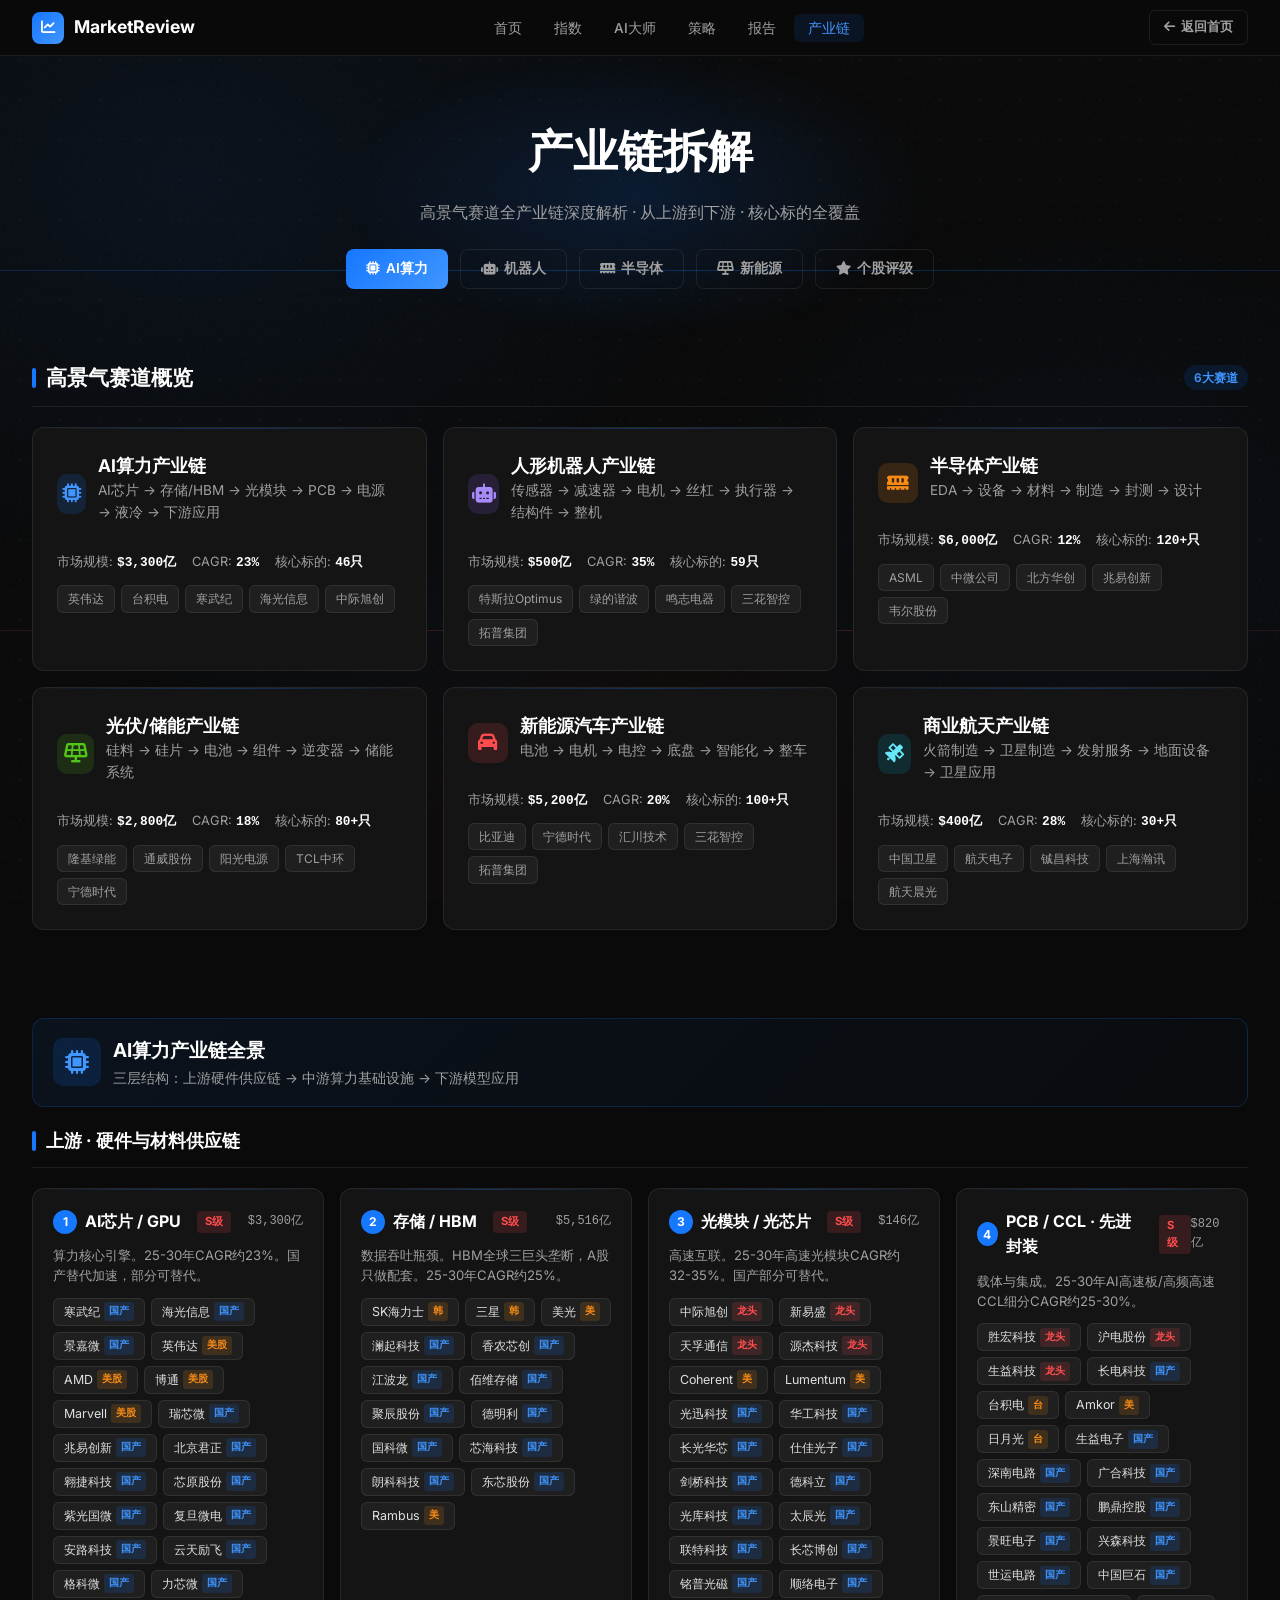
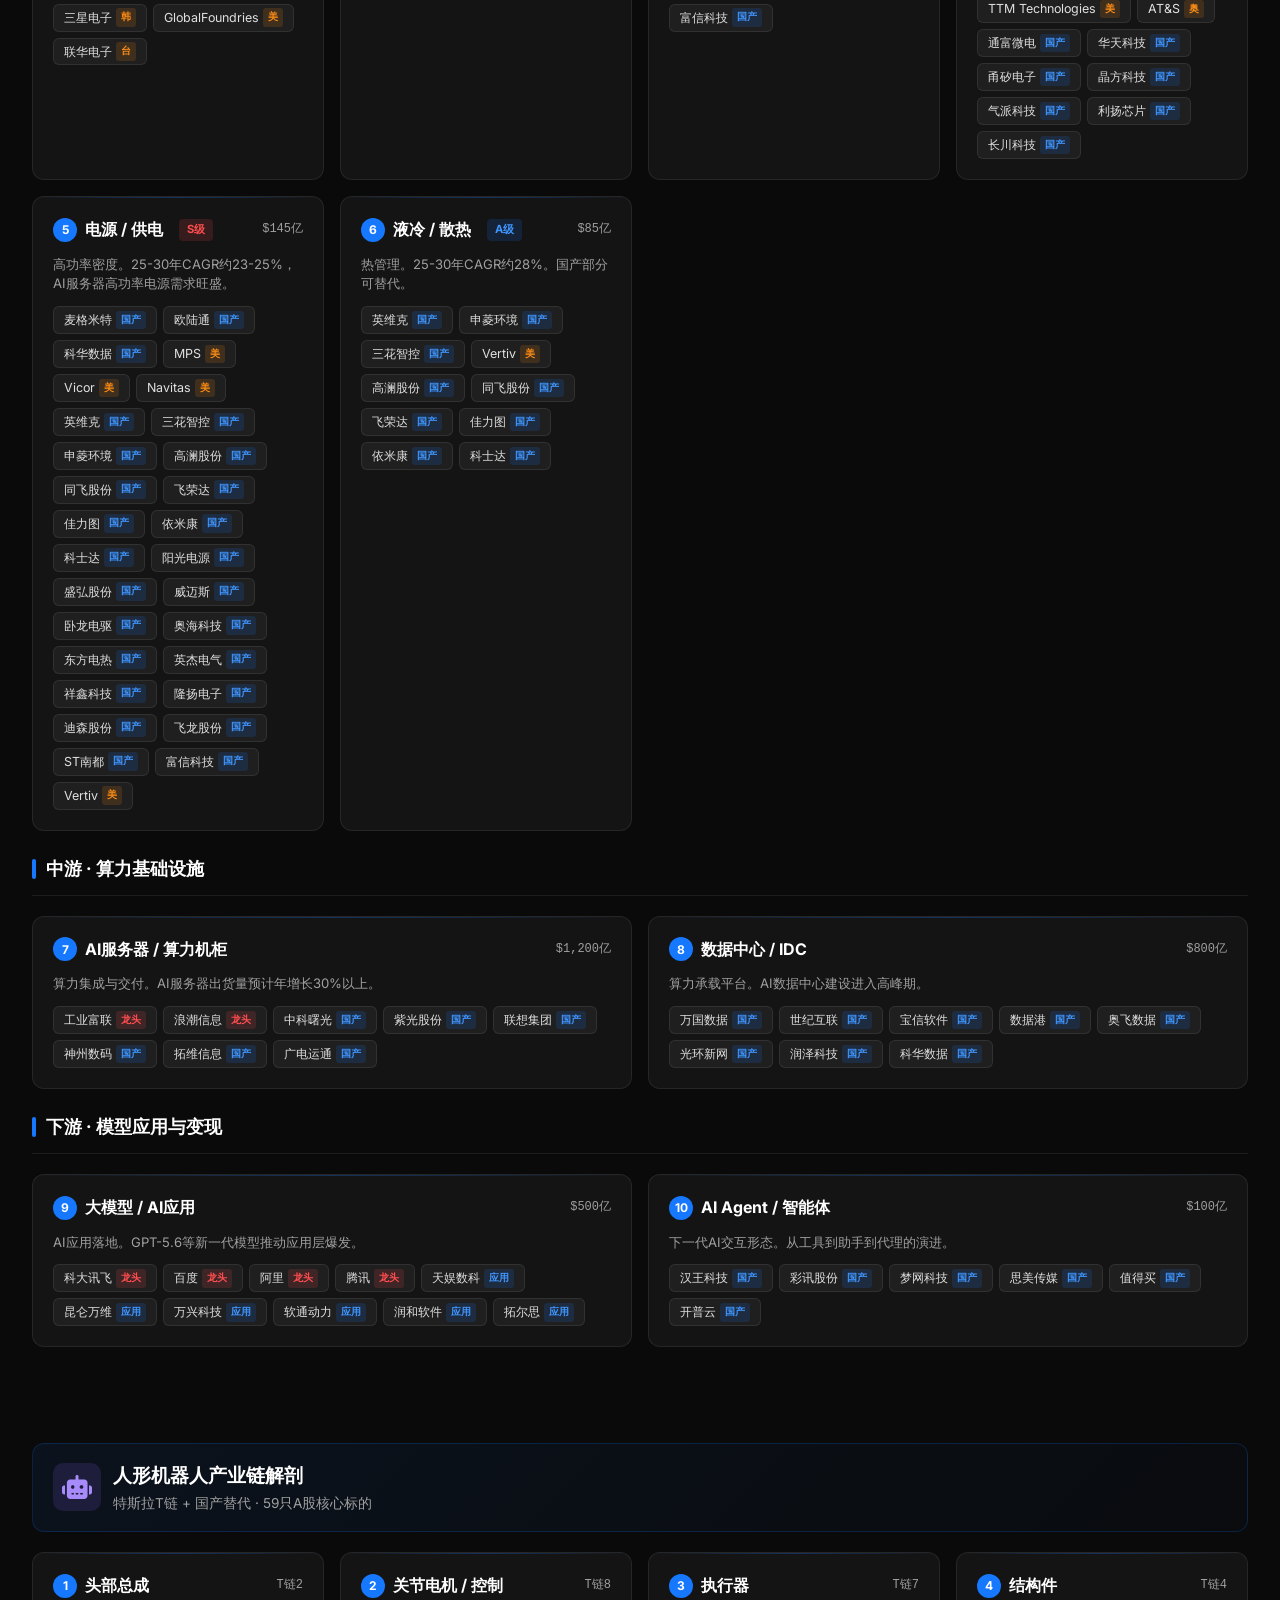
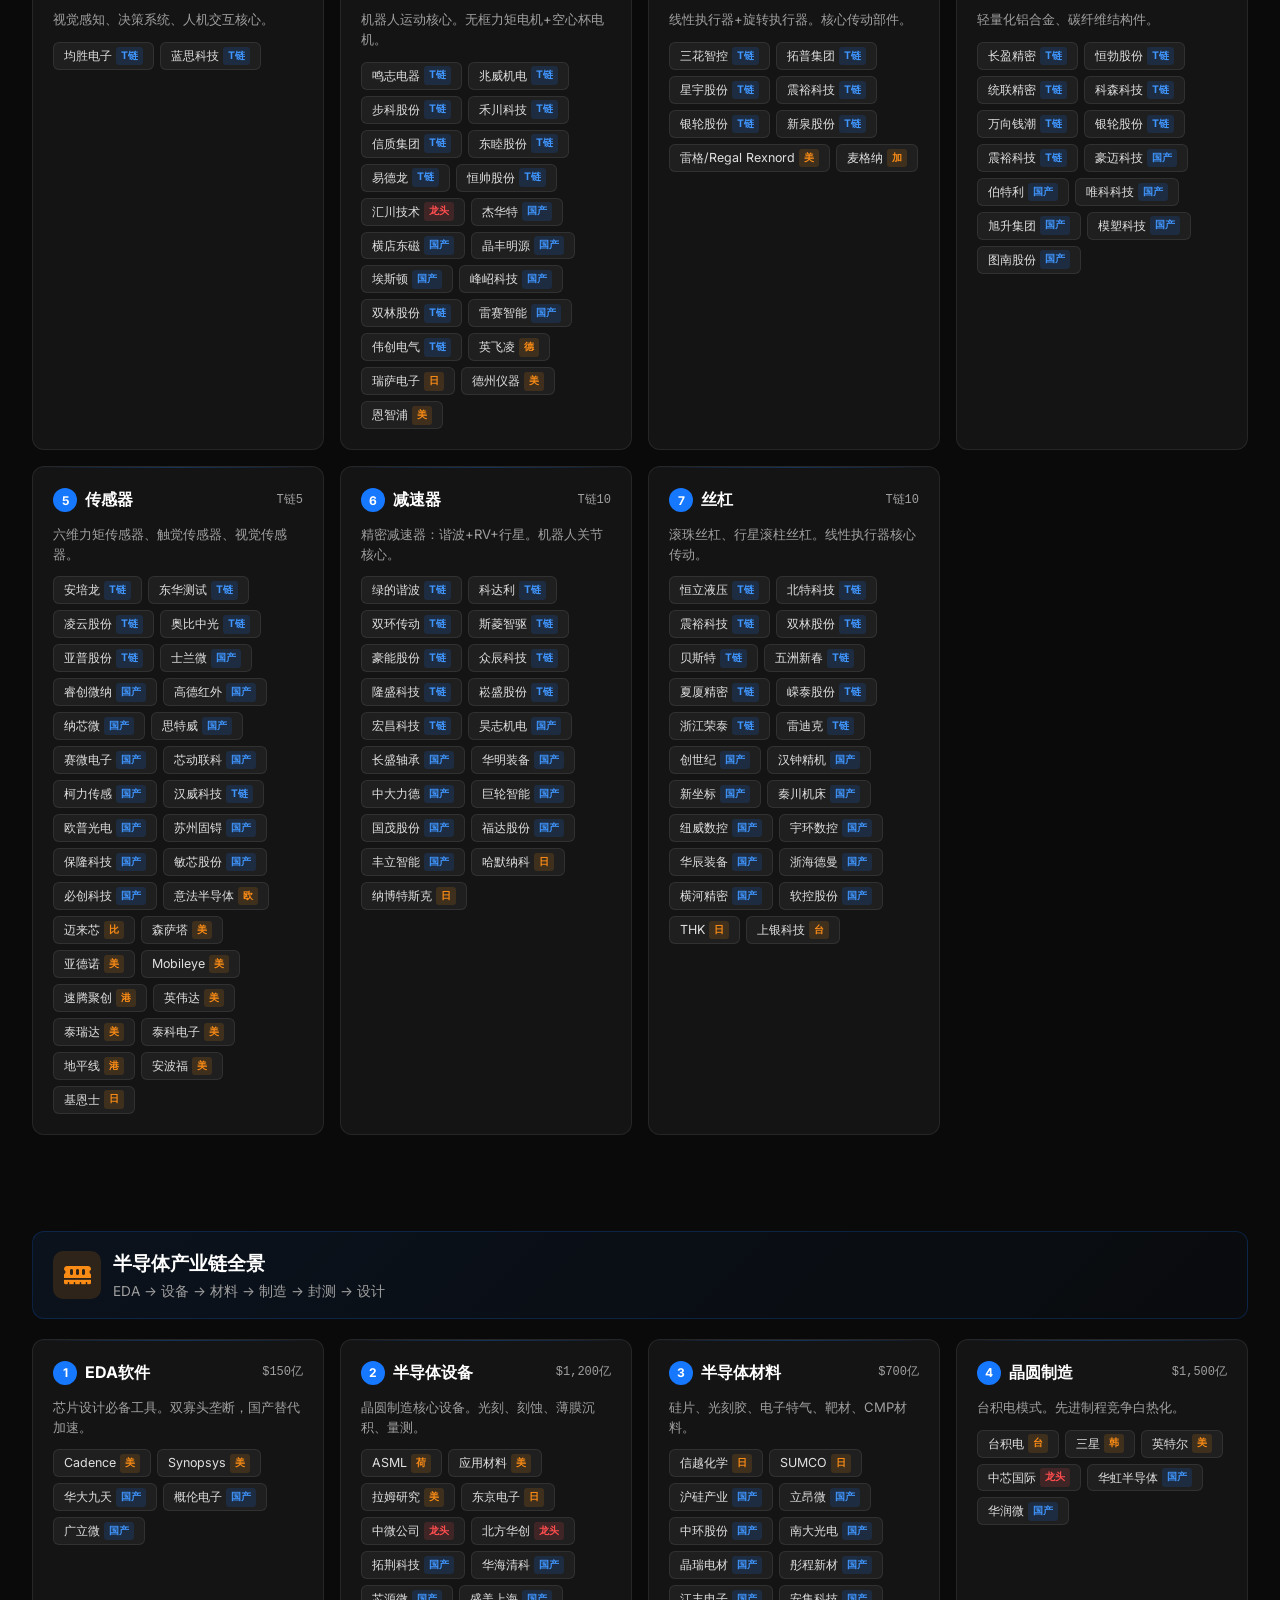
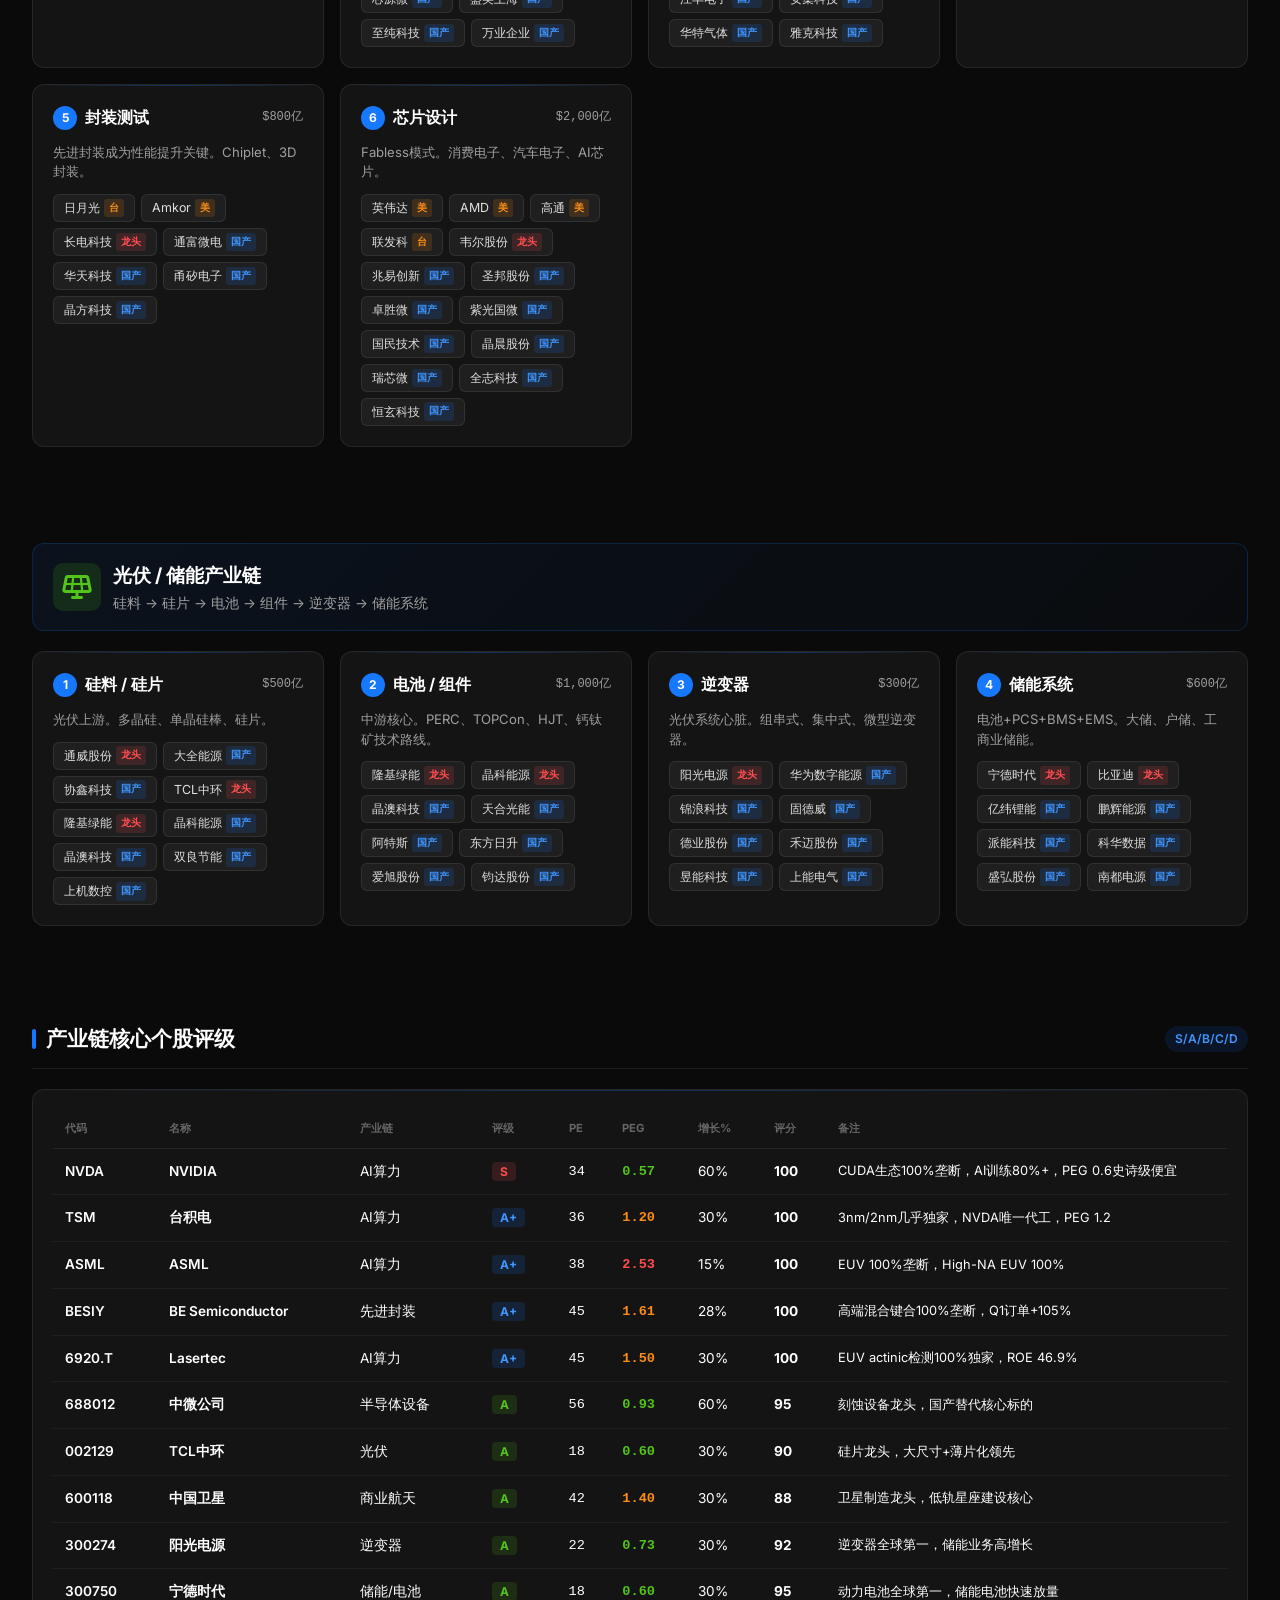
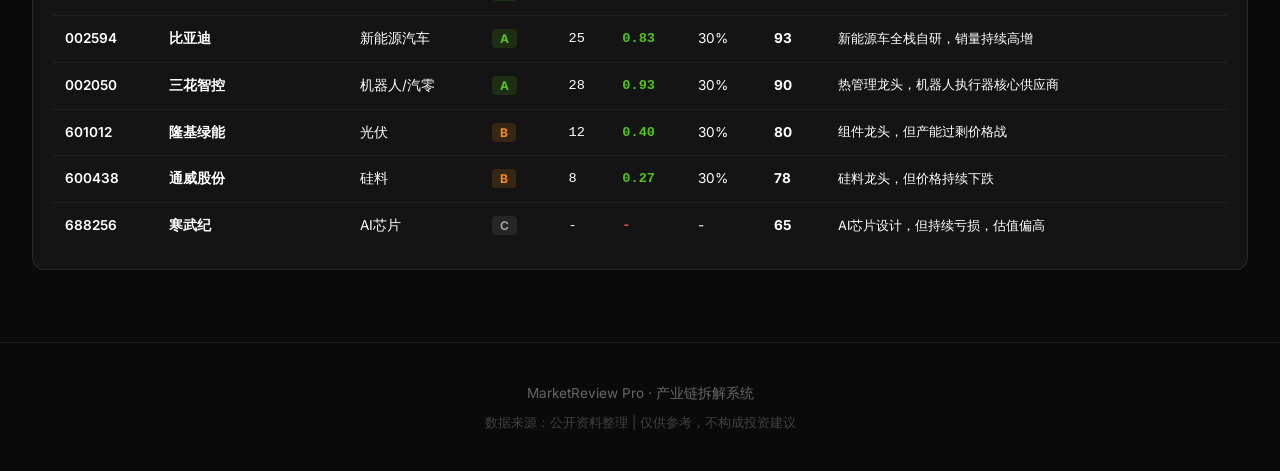
==== chain.html @ b8f8044a "Add files via upload" ====
<!DOCTYPE html>
<html lang="zh-CN">
<head>
<meta charset="UTF-8">
<meta name="viewport" content="width=device-width, initial-scale=1.0">
<title>产业链拆解 | MarketReview</title>
<link href="https://fonts.googleapis.com/css2?family=Inter:wght@300;400;500;600;700;800&display=swap" rel="stylesheet">
<link rel="stylesheet" href="https://cdnjs.cloudflare.com/ajax/libs/font-awesome/6.5.1/css/all.min.css">
<style>
:root {
  --bg: #0a0a0a;
  --bg-card: #141414;
  --bg-card-hover: #1a1a1a;
  --border: rgba(255,255,255,0.08);
  --border-hover: rgba(255,255,255,0.15);
  --text: #ffffff;
  --text-secondary: #e0e0e0;
  --text-muted: #a0a0a0;
  --text-dim: #666666;
  --accent: #1677ff;
  --accent-light: #4096ff;
  --accent-glow: rgba(22,119,255,0.3);
  --up: #ff4d4f;
  --up-bg: rgba(255,77,79,0.12);
  --down: #52c41a;
  --down-bg: rgba(82,196,26,0.12);
  --orange: #fa8c16;
  --yellow: #fadb14;
  --font: 'Inter', -apple-system, sans-serif;
  --font-mono: 'SF Mono', 'Fira Code', monospace;
}
* { margin: 0; padding: 0; box-sizing: border-box; }
html { scroll-behavior: smooth; }

body {
  background: #0a0a0a;
  color: #ffffff;
  font-family: var(--font);
  min-height: 100vh;
  position: relative;
  overflow-x: hidden;
  line-height: 1.6;
}

/* Background layers */
body::before {
  content: '';
  position: fixed; top: 0; left: 0; right: 0; bottom: 0;
  background-image:
    repeating-linear-gradient(0deg, transparent 0px, transparent 40px, rgba(255,255,255,0.008) 40px, rgba(255,255,255,0.008) 42px, transparent 42px, transparent 80px),
    repeating-linear-gradient(90deg, transparent 0px, transparent 120px, rgba(255,255,255,0.005) 120px, rgba(255,255,255,0.005) 121px, transparent 121px, transparent 240px);
  pointer-events: none;
  z-index: 0;
}
body::after {
  content: '';
  position: fixed; top: 0; left: 0; right: 0; bottom: 0;
  background:
    radial-gradient(ellipse 800px 600px at 15% 20%, rgba(22,119,255,0.08) 0%, transparent 70%),
    radial-gradient(ellipse 600px 500px at 85% 60%, rgba(22,119,255,0.05) 0%, transparent 70%),
    radial-gradient(ellipse 500px 400px at 50% 90%, rgba(255,77,79,0.04) 0%, transparent 70%),
    radial-gradient(ellipse 400px 300px at 30% 70%, rgba(22,119,255,0.03) 0%, transparent 70%);
  pointer-events: none;
  z-index: 0;
  animation: orbFloat 20s ease-in-out infinite;
}
@keyframes orbFloat {
  0%, 100% { opacity: 1; transform: translate(0, 0); }
  33% { opacity: 0.8; transform: translate(10px, -10px); }
  66% { opacity: 0.9; transform: translate(-5px, 5px); }
}

.chart-line {
  position: fixed; top: 0; left: 0; right: 0; bottom: 0;
  pointer-events: none; z-index: 0; overflow: hidden;
}
.chart-line::before {
  content: '';
  position: absolute; top: 30%; left: -100%; width: 300%; height: 1px;
  background: linear-gradient(90deg, transparent, rgba(22,119,255,0.15), rgba(22,119,255,0.3), rgba(22,119,255,0.15), transparent);
  animation: chartLineMove 15s linear infinite;
}
.chart-line::after {
  content: '';
  position: absolute; top: 70%; left: -100%; width: 300%; height: 1px;
  background: linear-gradient(90deg, transparent, rgba(255,77,79,0.1), rgba(255,77,79,0.2), rgba(255,77,79,0.1), transparent);
  animation: chartLineMove 12s linear infinite reverse;
}
@keyframes chartLineMove {
  0% { transform: translateX(0); }
  100% { transform: translateX(33.33%); }
}

.grid-overlay {
  position: fixed; top: 0; left: 0; right: 0; bottom: 0;
  background-image: radial-gradient(circle, rgba(255,255,255,0.03) 1px, transparent 1px);
  background-size: 40px 40px;
  pointer-events: none; z-index: 0;
}

.noise-overlay {
  position: fixed; top: 0; left: 0; right: 0; bottom: 0;
  background-image: url("data:image/svg+xml,%3Csvg viewBox='0 0 256 256' xmlns='http://www.w3.org/2000/svg'%3E%3Cfilter id='noise'%3E%3CfeTurbulence type='fractalNoise' baseFrequency='0.9' numOctaves='4' stitchTiles='stitch'/%3E%3C/filter%3E%3Crect width='100%25' height='100%25' filter='url(%23noise)'/%3E%3C/svg%3E");
  opacity: 0.02; pointer-events: none; z-index: 0;
}

/* Navbar */
.navbar {
  position: fixed; top: 0; left: 0; right: 0;
  height: 56px; background: rgba(10,10,10,0.95);
  border-bottom: 1px solid var(--border);
  z-index: 1000; display: flex; align-items: center; justify-content: space-between;
  padding: 0 32px;
}
.nav-brand { display: flex; align-items: center; gap: 10px; font-size: 1.1rem; font-weight: 700; color: var(--text); text-decoration: none; }
.nav-brand .logo-icon { width: 32px; height: 32px; border-radius: 8px; background: linear-gradient(135deg, var(--accent), var(--accent-light)); display: flex; align-items: center; justify-content: center; font-size: 0.9rem; color: white; }
.nav-links { display: flex; gap: 4px; list-style: none; }
.nav-links a { color: var(--text-muted); text-decoration: none; font-size: 0.85rem; font-weight: 500; padding: 6px 14px; border-radius: 6px; transition: all 0.2s ease; }
.nav-links a:hover, .nav-links a.active { color: var(--text); background: rgba(22,119,255,0.1); }
.nav-links a.active { color: var(--accent-light); }
.nav-meta { display: flex; align-items: center; gap: 12px; }
.back-btn { display: inline-flex; align-items: center; gap: 6px; padding: 6px 14px; border-radius: 6px; border: 1px solid var(--border); color: var(--text-muted); text-decoration: none; font-size: 0.8rem; font-weight: 600; transition: all 0.2s; }
.back-btn:hover { border-color: var(--accent); color: var(--accent-light); }

/* Main */
.main-container { position: relative; z-index: 1; padding-top: 56px; }

/* Hero */
.hero { padding: 60px 32px 40px; text-align: center; position: relative; }
.hero-glow {
  position: absolute; top: 50%; left: 50%; transform: translate(-50%, -50%);
  width: 600px; height: 300px;
  background: radial-gradient(ellipse, rgba(22,119,255,0.15) 0%, transparent 70%);
  pointer-events: none; z-index: 0;
}
.hero-title { font-size: 2.8rem; font-weight: 800; margin-bottom: 12px; position: relative; z-index: 1; }
.hero-subtitle { font-size: 1rem; color: var(--text-muted); margin-bottom: 24px; position: relative; z-index: 1; }
.hero-actions { display: flex; gap: 12px; justify-content: center; position: relative; z-index: 1; }

/* Buttons */
.btn { display: inline-flex; align-items: center; gap: 6px; padding: 8px 20px; border-radius: 8px; font-weight: 600; font-size: 0.85rem; cursor: pointer; transition: all 0.2s; border: none; text-decoration: none; }
.btn-primary { background: linear-gradient(135deg, var(--accent), var(--accent-light)); color: white; }
.btn-primary:hover { box-shadow: 0 0 20px var(--accent-glow); }
.btn-outline { background: transparent; border: 1px solid var(--border); color: var(--text-muted); }
.btn-outline:hover { border-color: var(--accent); color: var(--accent-light); }

/* Section */
.section { padding: 32px; max-width: 1400px; margin: 0 auto; }
.section-title {
  font-size: 1.3rem; font-weight: 700; margin-bottom: 20px;
  display: flex; align-items: center; gap: 10px; color: var(--text);
  padding-bottom: 12px; border-bottom: 1px solid var(--border);
}
.section-title::before { content: ''; width: 4px; height: 20px; border-radius: 2px; background: var(--accent); display: inline-block; }
.section-title .title-badge { margin-left: auto; font-size: 0.75rem; padding: 3px 10px; border-radius: 20px; background: rgba(22,119,255,0.12); color: var(--accent-light); font-weight: 600; }

/* Cards */
.card {
  background: var(--bg-card); border: 1px solid var(--border); border-radius: 12px;
  padding: 20px; transition: all 0.2s ease; position: relative; overflow: hidden;
}
.card::before {
  content: ''; position: absolute; top: 0; left: 0; right: 0;
  height: 1px; background: linear-gradient(90deg, transparent, rgba(22,119,255,0.3), rgba(22,119,255,0.5), rgba(22,119,255,0.3), transparent); opacity: 0.6;
}
.card:hover { border-color: var(--border-hover); box-shadow: 0 0 20px rgba(22,119,255,0.1); }

/* Chain Overview */
.chain-overview { display: grid; grid-template-columns: repeat(auto-fit, minmax(300px, 1fr)); gap: 16px; margin-bottom: 24px; }
.chain-card { padding: 24px; }
.chain-card-header { display: flex; align-items: center; gap: 12px; margin-bottom: 16px; }
.chain-icon { width: 40px; height: 40px; border-radius: 10px; display: flex; align-items: center; justify-content: center; font-size: 1.2rem; }
.chain-icon.blue { background: rgba(22,119,255,0.15); color: var(--accent-light); }
.chain-icon.green { background: rgba(82,196,26,0.15); color: var(--down); }
.chain-icon.orange { background: rgba(250,140,22,0.15); color: var(--orange); }
.chain-icon.purple { background: rgba(139,92,246,0.15); color: #a78bfa; }
.chain-icon.red { background: rgba(255,77,79,0.15); color: var(--up); }
.chain-icon.cyan { background: rgba(6,182,212,0.15); color: #67e8f9; }
.chain-name { font-size: 1.1rem; font-weight: 700; color: var(--text); }
.chain-desc { font-size: 0.85rem; color: var(--text-muted); margin-bottom: 12px; line-height: 1.6; }
.chain-stat { display: flex; gap: 16px; margin-bottom: 12px; }
.chain-stat-item { font-size: 0.8rem; color: var(--text-muted); }
.chain-stat-item span { color: var(--text); font-weight: 700; font-family: var(--font-mono); }
.chain-tag-row { display: flex; gap: 6px; flex-wrap: wrap; }
.chain-tag { font-size: 0.75rem; padding: 3px 10px; border-radius: 6px; background: rgba(255,255,255,0.05); border: 1px solid var(--border); color: var(--text-muted); }

/* Chain Detail */
.chain-detail { margin-bottom: 32px; }
.chain-detail-header {
  display: flex; align-items: center; gap: 12px; margin-bottom: 20px;
  padding: 16px 20px; background: linear-gradient(135deg, rgba(22,119,255,0.08), rgba(22,119,255,0.02));
  border: 1px solid rgba(22,119,255,0.2); border-radius: 12px;
}
.chain-detail-title { font-size: 1.2rem; font-weight: 700; color: var(--text); }
.chain-detail-subtitle { font-size: 0.85rem; color: var(--text-muted); margin-top: 2px; }

/* Segment Grid */
.segment-grid { display: grid; grid-template-columns: repeat(auto-fit, minmax(280px, 1fr)); gap: 16px; }
.segment-card { padding: 20px; }
.segment-header { display: flex; justify-content: space-between; align-items: center; margin-bottom: 12px; }
.segment-name { font-size: 1rem; font-weight: 700; color: var(--text); display: flex; align-items: center; gap: 8px; }
.segment-name .segment-num {
  width: 24px; height: 24px; border-radius: 50%; background: var(--accent);
  display: flex; align-items: center; justify-content: center;
  font-size: 0.75rem; font-weight: 700; color: white;
}
.segment-size { font-size: 0.75rem; color: var(--text-muted); font-family: var(--font-mono); }
.segment-desc { font-size: 0.82rem; color: var(--text-muted); margin-bottom: 12px; line-height: 1.5; }
.segment-stocks { display: flex; flex-wrap: wrap; gap: 6px; }
.segment-stock {
  font-size: 0.78rem; padding: 3px 10px; border-radius: 6px;
  background: rgba(255,255,255,0.05); border: 1px solid var(--border);
  color: var(--text-secondary); transition: all 0.2s;
  display: flex; align-items: center; gap: 4px;
}
.segment-stock:hover { background: rgba(22,119,255,0.1); border-color: rgba(22,119,255,0.3); color: var(--accent-light); }
.segment-stock .stock-tag {
  font-size: 0.65rem; padding: 1px 5px; border-radius: 3px; font-weight: 700;
}
.stock-tag.leader { background: rgba(255,77,79,0.15); color: var(--up); }
.stock-tag.core { background: rgba(22,119,255,0.15); color: var(--accent-light); }
.stock-tag.overseas { background: rgba(250,140,22,0.15); color: var(--orange); }

/* Flow arrow */
.flow-arrow {
  display: flex; align-items: center; justify-content: center;
  padding: 16px; color: var(--text-dim); font-size: 1.5rem;
}

/* Tier Badge */
.tier-badge { display: inline-flex; align-items: center; gap: 4px; padding: 2px 8px; border-radius: 4px; font-size: 0.7rem; font-weight: 700; margin-left: 8px; }
.tier-badge.s { background: rgba(255,77,79,0.15); color: var(--up); }
.tier-badge.a { background: rgba(22,119,255,0.15); color: var(--accent-light); }
.tier-badge.b { background: rgba(250,140,22,0.15); color: var(--orange); }

/* Rating Table */
.rating-table { width: 100%; border-collapse: collapse; font-size: 0.85rem; }
.rating-table thead th { padding: 10px 12px; text-align: left; font-size: 0.7rem; text-transform: uppercase; color: var(--text-dim); border-bottom: 1px solid var(--border); }
.rating-table tbody td { padding: 12px; border-bottom: 1px solid rgba(255,255,255,0.05); color: var(--text); }
.rating-table tbody tr:hover { background: rgba(255,255,255,0.02); }
.rating-table tbody tr:last-child td { border-bottom: none; }
.rating-name { font-weight: 600; color: var(--text); }
.rating-tier { font-size: 0.75rem; padding: 2px 8px; border-radius: 4px; font-weight: 700; }
.rating-tier.s { background: rgba(255,77,79,0.15); color: var(--up); }
.rating-tier.a-plus { background: rgba(22,119,255,0.15); color: var(--accent-light); }
.rating-tier.a { background: rgba(82,196,26,0.15); color: var(--down); }
.rating-tier.b { background: rgba(250,140,22,0.15); color: var(--orange); }
.rating-tier.c { background: rgba(255,255,255,0.08); color: var(--text-muted); }
.rating-tier.d { background: rgba(255,255,255,0.05); color: var(--text-dim); }
.rating-pe { font-family: var(--font-mono); color: var(--text-muted); }
.rating-peg { font-family: var(--font-mono); font-weight: 700; }
.rating-peg.low { color: var(--down); }
.rating-peg.mid { color: var(--orange); }
.rating-peg.high { color: var(--up); }
.rating-growth { color: var(--text-secondary); }
.rating-score { font-weight: 700; color: var(--accent-light); }
.rating-note { font-size: 0.8rem; color: var(--text-muted); max-width: 300px; }

/* Footer */
.footer { padding: 40px 32px; text-align: center; border-top: 1px solid var(--border); margin-top: 40px; color: var(--text-dim); font-size: 0.85rem; }

/* Responsive */
@media (max-width: 768px) {
  .hero { padding: 40px 20px 30px; }
  .hero-title { font-size: 2rem; }
  .section { padding: 20px 16px; }
  .chain-overview { grid-template-columns: 1fr; }
  .segment-grid { grid-template-columns: 1fr; }
  .nav-links { display: none; }
}

/* Scrollbar */
::-webkit-scrollbar { width: 4px; }
::-webkit-scrollbar-track { background: var(--bg); }
::-webkit-scrollbar-thumb { background: var(--text-dim); border-radius: 2px; }
</style>
</head>
<body>

<div class="chart-line"></div>
<div class="grid-overlay"></div>
<div class="noise-overlay"></div>

<nav class="navbar">
  <a href="index.html" class="nav-brand">
    <div class="logo-icon"><i class="fas fa-chart-line"></i></div>
    <span>MarketReview</span>
  </a>
  <ul class="nav-links">
    <li><a href="index.html">首页</a></li>
    <li><a href="index.html#indices">指数</a></li>
    <li><a href="index.html#masters">AI大师</a></li>
    <li><a href="index.html#strategy">策略</a></li>
    <li><a href="report.html">报告</a></li>
    <li><a href="chain.html" class="active">产业链</a></li>
  </ul>
  <div class="nav-meta">
    <a href="index.html" class="back-btn"><i class="fas fa-arrow-left"></i> 返回首页</a>
  </div>
</nav>

<div class="main-container">

  <!-- Hero -->
  <section class="hero">
    <div class="hero-glow"></div>
    <h1 class="hero-title">产业链拆解</h1>
    <p class="hero-subtitle">高景气赛道全产业链深度解析 · 从上游到下游 · 核心标的全覆盖</p>
    <div class="hero-actions">
      <a href="#ai-compute" class="btn btn-primary"><i class="fas fa-microchip"></i> AI算力</a>
      <a href="#robot" class="btn btn-outline"><i class="fas fa-robot"></i> 机器人</a>
      <a href="#semi" class="btn btn-outline"><i class="fas fa-memory"></i> 半导体</a>
      <a href="#new-energy" class="btn btn-outline"><i class="fas fa-solar-panel"></i> 新能源</a>
      <a href="#rating" class="btn btn-outline"><i class="fas fa-star"></i> 个股评级</a>
    </div>
  </section>

  <!-- Chain Overview -->
  <section class="section">
    <div class="section-title">
      <span>高景气赛道概览</span>
      <span class="title-badge">6大赛道</span>
    </div>
    <div class="chain-overview">
      <div class="card chain-card">
        <div class="chain-card-header">
          <div class="chain-icon blue"><i class="fas fa-microchip"></i></div>
          <div>
            <div class="chain-name">AI算力产业链</div>
            <div class="chain-desc">AI芯片 → 存储/HBM → 光模块 → PCB → 电源 → 液冷 → 下游应用</div>
          </div>
        </div>
        <div class="chain-stat">
          <div class="chain-stat-item">市场规模: <span>$3,300亿</span></div>
          <div class="chain-stat-item">CAGR: <span>23%</span></div>
          <div class="chain-stat-item">核心标的: <span>46只</span></div>
        </div>
        <div class="chain-tag-row">
          <span class="chain-tag">英伟达</span>
          <span class="chain-tag">台积电</span>
          <span class="chain-tag">寒武纪</span>
          <span class="chain-tag">海光信息</span>
          <span class="chain-tag">中际旭创</span>
        </div>
      </div>
      <div class="card chain-card">
        <div class="chain-card-header">
          <div class="chain-icon purple"><i class="fas fa-robot"></i></div>
          <div>
            <div class="chain-name">人形机器人产业链</div>
            <div class="chain-desc">传感器 → 减速器 → 电机 → 丝杠 → 执行器 → 结构件 → 整机</div>
          </div>
        </div>
        <div class="chain-stat">
          <div class="chain-stat-item">市场规模: <span>$500亿</span></div>
          <div class="chain-stat-item">CAGR: <span>35%</span></div>
          <div class="chain-stat-item">核心标的: <span>59只</span></div>
        </div>
        <div class="chain-tag-row">
          <span class="chain-tag">特斯拉Optimus</span>
          <span class="chain-tag">绿的谐波</span>
          <span class="chain-tag">鸣志电器</span>
          <span class="chain-tag">三花智控</span>
          <span class="chain-tag">拓普集团</span>
        </div>
      </div>
      <div class="card chain-card">
        <div class="chain-card-header">
          <div class="chain-icon orange"><i class="fas fa-memory"></i></div>
          <div>
            <div class="chain-name">半导体产业链</div>
            <div class="chain-desc">EDA → 设备 → 材料 → 制造 → 封测 → 设计</div>
          </div>
        </div>
        <div class="chain-stat">
          <div class="chain-stat-item">市场规模: <span>$6,000亿</span></div>
          <div class="chain-stat-item">CAGR: <span>12%</span></div>
          <div class="chain-stat-item">核心标的: <span>120+只</span></div>
        </div>
        <div class="chain-tag-row">
          <span class="chain-tag">ASML</span>
          <span class="chain-tag">中微公司</span>
          <span class="chain-tag">北方华创</span>
          <span class="chain-tag">兆易创新</span>
          <span class="chain-tag">韦尔股份</span>
        </div>
      </div>
      <div class="card chain-card">
        <div class="chain-card-header">
          <div class="chain-icon green"><i class="fas fa-solar-panel"></i></div>
          <div>
            <div class="chain-name">光伏/储能产业链</div>
            <div class="chain-desc">硅料 → 硅片 → 电池 → 组件 → 逆变器 → 储能系统</div>
          </div>
        </div>
        <div class="chain-stat">
          <div class="chain-stat-item">市场规模: <span>$2,800亿</span></div>
          <div class="chain-stat-item">CAGR: <span>18%</span></div>
          <div class="chain-stat-item">核心标的: <span>80+只</span></div>
        </div>
        <div class="chain-tag-row">
          <span class="chain-tag">隆基绿能</span>
          <span class="chain-tag">通威股份</span>
          <span class="chain-tag">阳光电源</span>
          <span class="chain-tag">TCL中环</span>
          <span class="chain-tag">宁德时代</span>
        </div>
      </div>
      <div class="card chain-card">
        <div class="chain-card-header">
          <div class="chain-icon red"><i class="fas fa-car"></i></div>
          <div>
            <div class="chain-name">新能源汽车产业链</div>
            <div class="chain-desc">电池 → 电机 → 电控 → 底盘 → 智能化 → 整车</div>
          </div>
        </div>
        <div class="chain-stat">
          <div class="chain-stat-item">市场规模: <span>$5,200亿</span></div>
          <div class="chain-stat-item">CAGR: <span>20%</span></div>
          <div class="chain-stat-item">核心标的: <span>100+只</span></div>
        </div>
        <div class="chain-tag-row">
          <span class="chain-tag">比亚迪</span>
          <span class="chain-tag">宁德时代</span>
          <span class="chain-tag">汇川技术</span>
          <span class="chain-tag">三花智控</span>
          <span class="chain-tag">拓普集团</span>
        </div>
      </div>
      <div class="card chain-card">
        <div class="chain-card-header">
          <div class="chain-icon cyan"><i class="fas fa-satellite"></i></div>
          <div>
            <div class="chain-name">商业航天产业链</div>
            <div class="chain-desc">火箭制造 → 卫星制造 → 发射服务 → 地面设备 → 卫星应用</div>
          </div>
        </div>
        <div class="chain-stat">
          <div class="chain-stat-item">市场规模: <span>$400亿</span></div>
          <div class="chain-stat-item">CAGR: <span>28%</span></div>
          <div class="chain-stat-item">核心标的: <span>30+只</span></div>
        </div>
        <div class="chain-tag-row">
          <span class="chain-tag">中国卫星</span>
          <span class="chain-tag">航天电子</span>
          <span class="chain-tag">铖昌科技</span>
          <span class="chain-tag">上海瀚讯</span>
          <span class="chain-tag">航天晨光</span>
        </div>
      </div>
    </div>
  </section>

  <!-- AI算力产业链 -->
  <section class="section chain-detail" id="ai-compute">
    <div class="chain-detail-header">
      <div class="chain-icon blue" style="width:48px;height:48px;font-size:1.5rem;"><i class="fas fa-microchip"></i></div>
      <div>
        <div class="chain-detail-title">AI算力产业链全景</div>
        <div class="chain-detail-subtitle">三层结构：上游硬件供应链 → 中游算力基础设施 → 下游模型应用</div>
      </div>
    </div>

    <div class="section-title" style="font-size:1.1rem;"><span>上游 · 硬件与材料供应链</span></div>
    <div class="segment-grid">
      <div class="card segment-card">
        <div class="segment-header">
          <div class="segment-name"><span class="segment-num">1</span> AI芯片 / GPU <span class="tier-badge s">S级</span></div>
          <div class="segment-size">$3,300亿</div>
        </div>
        <div class="segment-desc">算力核心引擎。25-30年CAGR约23%。国产替代加速，部分可替代。</div>
        <div class="segment-stocks">
          <span class="segment-stock">寒武纪 <span class="stock-tag core">国产</span></span>
          <span class="segment-stock">海光信息 <span class="stock-tag core">国产</span></span>
          <span class="segment-stock">景嘉微 <span class="stock-tag core">国产</span></span>
          <span class="segment-stock">英伟达 <span class="stock-tag overseas">美股</span></span>
          <span class="segment-stock">AMD <span class="stock-tag overseas">美股</span></span>
          <span class="segment-stock">博通 <span class="stock-tag overseas">美股</span></span>
          <span class="segment-stock">Marvell <span class="stock-tag overseas">美股</span></span>
          <span class="segment-stock">瑞芯微 <span class="stock-tag core">国产</span></span>
          <span class="segment-stock">兆易创新 <span class="stock-tag core">国产</span></span>
          <span class="segment-stock">北京君正 <span class="stock-tag core">国产</span></span>
          <span class="segment-stock">翱捷科技 <span class="stock-tag core">国产</span></span>
          <span class="segment-stock">芯原股份 <span class="stock-tag core">国产</span></span>
          <span class="segment-stock">紫光国微 <span class="stock-tag core">国产</span></span>
          <span class="segment-stock">复旦微电 <span class="stock-tag core">国产</span></span>
          <span class="segment-stock">安路科技 <span class="stock-tag core">国产</span></span>
          <span class="segment-stock">云天励飞 <span class="stock-tag core">国产</span></span>
          <span class="segment-stock">格科微 <span class="stock-tag core">国产</span></span>
          <span class="segment-stock">力芯微 <span class="stock-tag core">国产</span></span>
          <span class="segment-stock">三星电子 <span class="stock-tag overseas">韩</span></span>
          <span class="segment-stock">GlobalFoundries <span class="stock-tag overseas">美</span></span>
          <span class="segment-stock">联华电子 <span class="stock-tag overseas">台</span></span>
        </div>
      </div>
      <div class="card segment-card">
        <div class="segment-header">
          <div class="segment-name"><span class="segment-num">2</span> 存储 / HBM <span class="tier-badge s">S级</span></div>
          <div class="segment-size">$5,516亿</div>
        </div>
        <div class="segment-desc">数据吞吐瓶颈。HBM全球三巨头垄断，A股只做配套。25-30年CAGR约25%。</div>
        <div class="segment-stocks">
          <span class="segment-stock">SK海力士 <span class="stock-tag overseas">韩</span></span>
          <span class="segment-stock">三星 <span class="stock-tag overseas">韩</span></span>
          <span class="segment-stock">美光 <span class="stock-tag overseas">美</span></span>
          <span class="segment-stock">澜起科技 <span class="stock-tag core">国产</span></span>
          <span class="segment-stock">香农芯创 <span class="stock-tag core">国产</span></span>
          <span class="segment-stock">江波龙 <span class="stock-tag core">国产</span></span>
          <span class="segment-stock">佰维存储 <span class="stock-tag core">国产</span></span>
          <span class="segment-stock">聚辰股份 <span class="stock-tag core">国产</span></span>
          <span class="segment-stock">德明利 <span class="stock-tag core">国产</span></span>
          <span class="segment-stock">国科微 <span class="stock-tag core">国产</span></span>
          <span class="segment-stock">芯海科技 <span class="stock-tag core">国产</span></span>
          <span class="segment-stock">朗科科技 <span class="stock-tag core">国产</span></span>
          <span class="segment-stock">东芯股份 <span class="stock-tag core">国产</span></span>
          <span class="segment-stock">Rambus <span class="stock-tag overseas">美</span></span>
        </div>
      </div>
      <div class="card segment-card">
        <div class="segment-header">
          <div class="segment-name"><span class="segment-num">3</span> 光模块 / 光芯片 <span class="tier-badge s">S级</span></div>
          <div class="segment-size">$146亿</div>
        </div>
        <div class="segment-desc">高速互联。25-30年高速光模块CAGR约32-35%。国产部分可替代。</div>
        <div class="segment-stocks">
          <span class="segment-stock">中际旭创 <span class="stock-tag leader">龙头</span></span>
          <span class="segment-stock">新易盛 <span class="stock-tag leader">龙头</span></span>
          <span class="segment-stock">天孚通信 <span class="stock-tag leader">龙头</span></span>
          <span class="segment-stock">源杰科技 <span class="stock-tag leader">龙头</span></span>
          <span class="segment-stock">Coherent <span class="stock-tag overseas">美</span></span>
          <span class="segment-stock">Lumentum <span class="stock-tag overseas">美</span></span>
          <span class="segment-stock">光迅科技 <span class="stock-tag core">国产</span></span>
          <span class="segment-stock">华工科技 <span class="stock-tag core">国产</span></span>
          <span class="segment-stock">长光华芯 <span class="stock-tag core">国产</span></span>
          <span class="segment-stock">仕佳光子 <span class="stock-tag core">国产</span></span>
          <span class="segment-stock">剑桥科技 <span class="stock-tag core">国产</span></span>
          <span class="segment-stock">德科立 <span class="stock-tag core">国产</span></span>
          <span class="segment-stock">光库科技 <span class="stock-tag core">国产</span></span>
          <span class="segment-stock">太辰光 <span class="stock-tag core">国产</span></span>
          <span class="segment-stock">联特科技 <span class="stock-tag core">国产</span></span>
          <span class="segment-stock">长芯博创 <span class="stock-tag core">国产</span></span>
          <span class="segment-stock">铭普光磁 <span class="stock-tag core">国产</span></span>
          <span class="segment-stock">顺络电子 <span class="stock-tag core">国产</span></span>
          <span class="segment-stock">富信科技 <span class="stock-tag core">国产</span></span>
        </div>
      </div>
      <div class="card segment-card">
        <div class="segment-header">
          <div class="segment-name"><span class="segment-num">4</span> PCB / CCL · 先进封装 <span class="tier-badge s">S级</span></div>
          <div class="segment-size">$820亿</div>
        </div>
        <div class="segment-desc">载体与集成。25-30年AI高速板/高频高速CCL细分CAGR约25-30%。</div>
        <div class="segment-stocks">
          <span class="segment-stock">胜宏科技 <span class="stock-tag leader">龙头</span></span>
          <span class="segment-stock">沪电股份 <span class="stock-tag leader">龙头</span></span>
          <span class="segment-stock">生益科技 <span class="stock-tag leader">龙头</span></span>
          <span class="segment-stock">长电科技 <span class="stock-tag core">国产</span></span>
          <span class="segment-stock">台积电 <span class="stock-tag overseas">台</span></span>
          <span class="segment-stock">Amkor <span class="stock-tag overseas">美</span></span>
          <span class="segment-stock">日月光 <span class="stock-tag overseas">台</span></span>
          <span class="segment-stock">生益电子 <span class="stock-tag core">国产</span></span>
          <span class="segment-stock">深南电路 <span class="stock-tag core">国产</span></span>
          <span class="segment-stock">广合科技 <span class="stock-tag core">国产</span></span>
          <span class="segment-stock">东山精密 <span class="stock-tag core">国产</span></span>
          <span class="segment-stock">鹏鼎控股 <span class="stock-tag core">国产</span></span>
          <span class="segment-stock">景旺电子 <span class="stock-tag core">国产</span></span>
          <span class="segment-stock">兴森科技 <span class="stock-tag core">国产</span></span>
          <span class="segment-stock">世运电路 <span class="stock-tag core">国产</span></span>
          <span class="segment-stock">中国巨石 <span class="stock-tag core">国产</span></span>
          <span class="segment-stock">TTM Technologies <span class="stock-tag overseas">美</span></span>
          <span class="segment-stock">AT&S <span class="stock-tag overseas">奥</span></span>
          <span class="segment-stock">通富微电 <span class="stock-tag core">国产</span></span>
          <span class="segment-stock">华天科技 <span class="stock-tag core">国产</span></span>
          <span class="segment-stock">甬矽电子 <span class="stock-tag core">国产</span></span>
          <span class="segment-stock">晶方科技 <span class="stock-tag core">国产</span></span>
          <span class="segment-stock">气派科技 <span class="stock-tag core">国产</span></span>
          <span class="segment-stock">利扬芯片 <span class="stock-tag core">国产</span></span>
          <span class="segment-stock">长川科技 <span class="stock-tag core">国产</span></span>
        </div>
      </div>
      <div class="card segment-card">
        <div class="segment-header">
          <div class="segment-name"><span class="segment-num">5</span> 电源 / 供电 <span class="tier-badge s">S级</span></div>
          <div class="segment-size">$145亿</div>
        </div>
        <div class="segment-desc">高功率密度。25-30年CAGR约23-25%，AI服务器高功率电源需求旺盛。</div>
        <div class="segment-stocks">
          <span class="segment-stock">麦格米特 <span class="stock-tag core">国产</span></span>
          <span class="segment-stock">欧陆通 <span class="stock-tag core">国产</span></span>
          <span class="segment-stock">科华数据 <span class="stock-tag core">国产</span></span>
          <span class="segment-stock">MPS <span class="stock-tag overseas">美</span></span>
          <span class="segment-stock">Vicor <span class="stock-tag overseas">美</span></span>
          <span class="segment-stock">Navitas <span class="stock-tag overseas">美</span></span>
          <span class="segment-stock">英维克 <span class="stock-tag core">国产</span></span>
          <span class="segment-stock">三花智控 <span class="stock-tag core">国产</span></span>
          <span class="segment-stock">申菱环境 <span class="stock-tag core">国产</span></span>
          <span class="segment-stock">高澜股份 <span class="stock-tag core">国产</span></span>
          <span class="segment-stock">同飞股份 <span class="stock-tag core">国产</span></span>
          <span class="segment-stock">飞荣达 <span class="stock-tag core">国产</span></span>
          <span class="segment-stock">佳力图 <span class="stock-tag core">国产</span></span>
          <span class="segment-stock">依米康 <span class="stock-tag core">国产</span></span>
          <span class="segment-stock">科士达 <span class="stock-tag core">国产</span></span>
          <span class="segment-stock">阳光电源 <span class="stock-tag core">国产</span></span>
          <span class="segment-stock">盛弘股份 <span class="stock-tag core">国产</span></span>
          <span class="segment-stock">威迈斯 <span class="stock-tag core">国产</span></span>
          <span class="segment-stock">卧龙电驱 <span class="stock-tag core">国产</span></span>
          <span class="segment-stock">奥海科技 <span class="stock-tag core">国产</span></span>
          <span class="segment-stock">东方电热 <span class="stock-tag core">国产</span></span>
          <span class="segment-stock">英杰电气 <span class="stock-tag core">国产</span></span>
          <span class="segment-stock">祥鑫科技 <span class="stock-tag core">国产</span></span>
          <span class="segment-stock">隆扬电子 <span class="stock-tag core">国产</span></span>
          <span class="segment-stock">迪森股份 <span class="stock-tag core">国产</span></span>
          <span class="segment-stock">飞龙股份 <span class="stock-tag core">国产</span></span>
          <span class="segment-stock">ST南都 <span class="stock-tag core">国产</span></span>
          <span class="segment-stock">富信科技 <span class="stock-tag core">国产</span></span>
          <span class="segment-stock">Vertiv <span class="stock-tag overseas">美</span></span>
        </div>
      </div>
      <div class="card segment-card">
        <div class="segment-header">
          <div class="segment-name"><span class="segment-num">6</span> 液冷 / 散热 <span class="tier-badge a">A级</span></div>
          <div class="segment-size">$85亿</div>
        </div>
        <div class="segment-desc">热管理。25-30年CAGR约28%。国产部分可替代。</div>
        <div class="segment-stocks">
          <span class="segment-stock">英维克 <span class="stock-tag core">国产</span></span>
          <span class="segment-stock">申菱环境 <span class="stock-tag core">国产</span></span>
          <span class="segment-stock">三花智控 <span class="stock-tag core">国产</span></span>
          <span class="segment-stock">Vertiv <span class="stock-tag overseas">美</span></span>
          <span class="segment-stock">高澜股份 <span class="stock-tag core">国产</span></span>
          <span class="segment-stock">同飞股份 <span class="stock-tag core">国产</span></span>
          <span class="segment-stock">飞荣达 <span class="stock-tag core">国产</span></span>
          <span class="segment-stock">佳力图 <span class="stock-tag core">国产</span></span>
          <span class="segment-stock">依米康 <span class="stock-tag core">国产</span></span>
          <span class="segment-stock">科士达 <span class="stock-tag core">国产</span></span>
        </div>
      </div>
    </div>

    <div class="section-title" style="font-size:1.1rem;margin-top:24px;"><span>中游 · 算力基础设施</span></div>
    <div class="segment-grid">
      <div class="card segment-card">
        <div class="segment-header">
          <div class="segment-name"><span class="segment-num">7</span> AI服务器 / 算力机柜</div>
          <div class="segment-size">$1,200亿</div>
        </div>
        <div class="segment-desc">算力集成与交付。AI服务器出货量预计年增长30%以上。</div>
        <div class="segment-stocks">
          <span class="segment-stock">工业富联 <span class="stock-tag leader">龙头</span></span>
          <span class="segment-stock">浪潮信息 <span class="stock-tag leader">龙头</span></span>
          <span class="segment-stock">中科曙光 <span class="stock-tag core">国产</span></span>
          <span class="segment-stock">紫光股份 <span class="stock-tag core">国产</span></span>
          <span class="segment-stock">联想集团 <span class="stock-tag core">国产</span></span>
          <span class="segment-stock">神州数码 <span class="stock-tag core">国产</span></span>
          <span class="segment-stock">拓维信息 <span class="stock-tag core">国产</span></span>
          <span class="segment-stock">广电运通 <span class="stock-tag core">国产</span></span>
        </div>
      </div>
      <div class="card segment-card">
        <div class="segment-header">
          <div class="segment-name"><span class="segment-num">8</span> 数据中心 / IDC</div>
          <div class="segment-size">$800亿</div>
        </div>
        <div class="segment-desc">算力承载平台。AI数据中心建设进入高峰期。</div>
        <div class="segment-stocks">
          <span class="segment-stock">万国数据 <span class="stock-tag core">国产</span></span>
          <span class="segment-stock">世纪互联 <span class="stock-tag core">国产</span></span>
          <span class="segment-stock">宝信软件 <span class="stock-tag core">国产</span></span>
          <span class="segment-stock">数据港 <span class="stock-tag core">国产</span></span>
          <span class="segment-stock">奥飞数据 <span class="stock-tag core">国产</span></span>
          <span class="segment-stock">光环新网 <span class="stock-tag core">国产</span></span>
          <span class="segment-stock">润泽科技 <span class="stock-tag core">国产</span></span>
          <span class="segment-stock">科华数据 <span class="stock-tag core">国产</span></span>
        </div>
      </div>
    </div>

    <div class="section-title" style="font-size:1.1rem;margin-top:24px;"><span>下游 · 模型应用与变现</span></div>
    <div class="segment-grid">
      <div class="card segment-card">
        <div class="segment-header">
          <div class="segment-name"><span class="segment-num">9</span> 大模型 / AI应用</div>
          <div class="segment-size">$500亿</div>
        </div>
        <div class="segment-desc">AI应用落地。GPT-5.6等新一代模型推动应用层爆发。</div>
        <div class="segment-stocks">
          <span class="segment-stock">科大讯飞 <span class="stock-tag leader">龙头</span></span>
          <span class="segment-stock">百度 <span class="stock-tag leader">龙头</span></span>
          <span class="segment-stock">阿里 <span class="stock-tag leader">龙头</span></span>
          <span class="segment-stock">腾讯 <span class="stock-tag leader">龙头</span></span>
          <span class="segment-stock">天娱数科 <span class="stock-tag core">应用</span></span>
          <span class="segment-stock">昆仑万维 <span class="stock-tag core">应用</span></span>
          <span class="segment-stock">万兴科技 <span class="stock-tag core">应用</span></span>
          <span class="segment-stock">软通动力 <span class="stock-tag core">应用</span></span>
          <span class="segment-stock">润和软件 <span class="stock-tag core">应用</span></span>
          <span class="segment-stock">拓尔思 <span class="stock-tag core">应用</span></span>
        </div>
      </div>
      <div class="card segment-card">
        <div class="segment-header">
          <div class="segment-name"><span class="segment-num">10</span> AI Agent / 智能体</div>
          <div class="segment-size">$100亿</div>
        </div>
        <div class="segment-desc">下一代AI交互形态。从工具到助手到代理的演进。</div>
        <div class="segment-stocks">
          <span class="segment-stock">汉王科技 <span class="stock-tag core">国产</span></span>
          <span class="segment-stock">彩讯股份 <span class="stock-tag core">国产</span></span>
          <span class="segment-stock">梦网科技 <span class="stock-tag core">国产</span></span>
          <span class="segment-stock">思美传媒 <span class="stock-tag core">国产</span></span>
          <span class="segment-stock">值得买 <span class="stock-tag core">国产</span></span>
          <span class="segment-stock">开普云 <span class="stock-tag core">国产</span></span>
        </div>
      </div>
    </div>
  </section>

  <!-- 机器人产业链 -->
  <section class="section chain-detail" id="robot">
    <div class="chain-detail-header">
      <div class="chain-icon purple" style="width:48px;height:48px;font-size:1.5rem;"><i class="fas fa-robot"></i></div>
      <div>
        <div class="chain-detail-title">人形机器人产业链解剖</div>
        <div class="chain-detail-subtitle">特斯拉T链 + 国产替代 · 59只A股核心标的</div>
      </div>
    </div>
    <div class="segment-grid">
      <div class="card segment-card">
        <div class="segment-header">
          <div class="segment-name"><span class="segment-num">1</span> 头部总成</div>
          <div class="segment-size">T链2</div>
        </div>
        <div class="segment-desc">视觉感知、决策系统、人机交互核心。</div>
        <div class="segment-stocks">
          <span class="segment-stock">均胜电子 <span class="stock-tag core">T链</span></span>
          <span class="segment-stock">蓝思科技 <span class="stock-tag core">T链</span></span>
        </div>
      </div>
      <div class="card segment-card">
        <div class="segment-header">
          <div class="segment-name"><span class="segment-num">2</span> 关节电机 / 控制</div>
          <div class="segment-size">T链8</div>
        </div>
        <div class="segment-desc">机器人运动核心。无框力矩电机+空心杯电机。</div>
        <div class="segment-stocks">
          <span class="segment-stock">鸣志电器 <span class="stock-tag core">T链</span></span>
          <span class="segment-stock">兆威机电 <span class="stock-tag core">T链</span></span>
          <span class="segment-stock">步科股份 <span class="stock-tag core">T链</span></span>
          <span class="segment-stock">禾川科技 <span class="stock-tag core">T链</span></span>
          <span class="segment-stock">信质集团 <span class="stock-tag core">T链</span></span>
          <span class="segment-stock">东睦股份 <span class="stock-tag core">T链</span></span>
          <span class="segment-stock">易德龙 <span class="stock-tag core">T链</span></span>
          <span class="segment-stock">恒帅股份 <span class="stock-tag core">T链</span></span>
          <span class="segment-stock">汇川技术 <span class="stock-tag leader">龙头</span></span>
          <span class="segment-stock">杰华特 <span class="stock-tag core">国产</span></span>
          <span class="segment-stock">横店东磁 <span class="stock-tag core">国产</span></span>
          <span class="segment-stock">晶丰明源 <span class="stock-tag core">国产</span></span>
          <span class="segment-stock">埃斯顿 <span class="stock-tag core">国产</span></span>
          <span class="segment-stock">峰岹科技 <span class="stock-tag core">国产</span></span>
          <span class="segment-stock">双林股份 <span class="stock-tag core">T链</span></span>
          <span class="segment-stock">雷赛智能 <span class="stock-tag core">国产</span></span>
          <span class="segment-stock">伟创电气 <span class="stock-tag core">T链</span></span>
          <span class="segment-stock">英飞凌 <span class="stock-tag overseas">德</span></span>
          <span class="segment-stock">瑞萨电子 <span class="stock-tag overseas">日</span></span>
          <span class="segment-stock">德州仪器 <span class="stock-tag overseas">美</span></span>
          <span class="segment-stock">恩智浦 <span class="stock-tag overseas">美</span></span>
        </div>
      </div>
      <div class="card segment-card">
        <div class="segment-header">
          <div class="segment-name"><span class="segment-num">3</span> 执行器</div>
          <div class="segment-size">T链7</div>
        </div>
        <div class="segment-desc">线性执行器+旋转执行器。核心传动部件。</div>
        <div class="segment-stocks">
          <span class="segment-stock">三花智控 <span class="stock-tag core">T链</span></span>
          <span class="segment-stock">拓普集团 <span class="stock-tag core">T链</span></span>
          <span class="segment-stock">星宇股份 <span class="stock-tag core">T链</span></span>
          <span class="segment-stock">震裕科技 <span class="stock-tag core">T链</span></span>
          <span class="segment-stock">银轮股份 <span class="stock-tag core">T链</span></span>
          <span class="segment-stock">新泉股份 <span class="stock-tag core">T链</span></span>
          <span class="segment-stock">雷格/Regal Rexnord <span class="stock-tag overseas">美</span></span>
          <span class="segment-stock">麦格纳 <span class="stock-tag overseas">加</span></span>
        </div>
      </div>
      <div class="card segment-card">
        <div class="segment-header">
          <div class="segment-name"><span class="segment-num">4</span> 结构件</div>
          <div class="segment-size">T链4</div>
        </div>
        <div class="segment-desc">轻量化铝合金、碳纤维结构件。</div>
        <div class="segment-stocks">
          <span class="segment-stock">长盈精密 <span class="stock-tag core">T链</span></span>
          <span class="segment-stock">恒勃股份 <span class="stock-tag core">T链</span></span>
          <span class="segment-stock">统联精密 <span class="stock-tag core">T链</span></span>
          <span class="segment-stock">科森科技 <span class="stock-tag core">T链</span></span>
          <span class="segment-stock">万向钱潮 <span class="stock-tag core">T链</span></span>
          <span class="segment-stock">银轮股份 <span class="stock-tag core">T链</span></span>
          <span class="segment-stock">震裕科技 <span class="stock-tag core">T链</span></span>
          <span class="segment-stock">豪迈科技 <span class="stock-tag core">国产</span></span>
          <span class="segment-stock">伯特利 <span class="stock-tag core">国产</span></span>
          <span class="segment-stock">唯科科技 <span class="stock-tag core">国产</span></span>
          <span class="segment-stock">旭升集团 <span class="stock-tag core">国产</span></span>
          <span class="segment-stock">模塑科技 <span class="stock-tag core">国产</span></span>
          <span class="segment-stock">图南股份 <span class="stock-tag core">国产</span></span>
        </div>
      </div>
      <div class="card segment-card">
        <div class="segment-header">
          <div class="segment-name"><span class="segment-num">5</span> 传感器</div>
          <div class="segment-size">T链5</div>
        </div>
        <div class="segment-desc">六维力矩传感器、触觉传感器、视觉传感器。</div>
        <div class="segment-stocks">
          <span class="segment-stock">安培龙 <span class="stock-tag core">T链</span></span>
          <span class="segment-stock">东华测试 <span class="stock-tag core">T链</span></span>
          <span class="segment-stock">凌云股份 <span class="stock-tag core">T链</span></span>
          <span class="segment-stock">奥比中光 <span class="stock-tag core">T链</span></span>
          <span class="segment-stock">亚普股份 <span class="stock-tag core">T链</span></span>
          <span class="segment-stock">士兰微 <span class="stock-tag core">国产</span></span>
          <span class="segment-stock">睿创微纳 <span class="stock-tag core">国产</span></span>
          <span class="segment-stock">高德红外 <span class="stock-tag core">国产</span></span>
          <span class="segment-stock">纳芯微 <span class="stock-tag core">国产</span></span>
          <span class="segment-stock">思特威 <span class="stock-tag core">国产</span></span>
          <span class="segment-stock">赛微电子 <span class="stock-tag core">国产</span></span>
          <span class="segment-stock">芯动联科 <span class="stock-tag core">国产</span></span>
          <span class="segment-stock">柯力传感 <span class="stock-tag core">国产</span></span>
          <span class="segment-stock">汉威科技 <span class="stock-tag core">T链</span></span>
          <span class="segment-stock">欧普光电 <span class="stock-tag core">国产</span></span>
          <span class="segment-stock">苏州固锝 <span class="stock-tag core">国产</span></span>
          <span class="segment-stock">保隆科技 <span class="stock-tag core">国产</span></span>
          <span class="segment-stock">敏芯股份 <span class="stock-tag core">国产</span></span>
          <span class="segment-stock">必创科技 <span class="stock-tag core">国产</span></span>
          <span class="segment-stock">意法半导体 <span class="stock-tag overseas">欧</span></span>
          <span class="segment-stock">迈来芯 <span class="stock-tag overseas">比</span></span>
          <span class="segment-stock">森萨塔 <span class="stock-tag overseas">美</span></span>
          <span class="segment-stock">亚德诺 <span class="stock-tag overseas">美</span></span>
          <span class="segment-stock">Mobileye <span class="stock-tag overseas">美</span></span>
          <span class="segment-stock">速腾聚创 <span class="stock-tag overseas">港</span></span>
          <span class="segment-stock">英伟达 <span class="stock-tag overseas">美</span></span>
          <span class="segment-stock">泰瑞达 <span class="stock-tag overseas">美</span></span>
          <span class="segment-stock">泰科电子 <span class="stock-tag overseas">美</span></span>
          <span class="segment-stock">地平线 <span class="stock-tag overseas">港</span></span>
          <span class="segment-stock">安波福 <span class="stock-tag overseas">美</span></span>
          <span class="segment-stock">基恩士 <span class="stock-tag overseas">日</span></span>
        </div>
      </div>
      <div class="card segment-card">
        <div class="segment-header">
          <div class="segment-name"><span class="segment-num">6</span> 减速器</div>
          <div class="segment-size">T链10</div>
        </div>
        <div class="segment-desc">精密减速器：谐波+RV+行星。机器人关节核心。</div>
        <div class="segment-stocks">
          <span class="segment-stock">绿的谐波 <span class="stock-tag core">T链</span></span>
          <span class="segment-stock">科达利 <span class="stock-tag core">T链</span></span>
          <span class="segment-stock">双环传动 <span class="stock-tag core">T链</span></span>
          <span class="segment-stock">斯菱智驱 <span class="stock-tag core">T链</span></span>
          <span class="segment-stock">豪能股份 <span class="stock-tag core">T链</span></span>
          <span class="segment-stock">众辰科技 <span class="stock-tag core">T链</span></span>
          <span class="segment-stock">隆盛科技 <span class="stock-tag core">T链</span></span>
          <span class="segment-stock">崧盛股份 <span class="stock-tag core">T链</span></span>
          <span class="segment-stock">宏昌科技 <span class="stock-tag core">T链</span></span>
          <span class="segment-stock">昊志机电 <span class="stock-tag core">国产</span></span>
          <span class="segment-stock">长盛轴承 <span class="stock-tag core">国产</span></span>
          <span class="segment-stock">华明装备 <span class="stock-tag core">国产</span></span>
          <span class="segment-stock">中大力德 <span class="stock-tag core">国产</span></span>
          <span class="segment-stock">巨轮智能 <span class="stock-tag core">国产</span></span>
          <span class="segment-stock">国茂股份 <span class="stock-tag core">国产</span></span>
          <span class="segment-stock">福达股份 <span class="stock-tag core">国产</span></span>
          <span class="segment-stock">丰立智能 <span class="stock-tag core">国产</span></span>
          <span class="segment-stock">哈默纳科 <span class="stock-tag overseas">日</span></span>
          <span class="segment-stock">纳博特斯克 <span class="stock-tag overseas">日</span></span>
        </div>
      </div>
      <div class="card segment-card">
        <div class="segment-header">
          <div class="segment-name"><span class="segment-num">7</span> 丝杠</div>
          <div class="segment-size">T链10</div>
        </div>
        <div class="segment-desc">滚珠丝杠、行星滚柱丝杠。线性执行器核心传动。</div>
        <div class="segment-stocks">
          <span class="segment-stock">恒立液压 <span class="stock-tag core">T链</span></span>
          <span class="segment-stock">北特科技 <span class="stock-tag core">T链</span></span>
          <span class="segment-stock">震裕科技 <span class="stock-tag core">T链</span></span>
          <span class="segment-stock">双林股份 <span class="stock-tag core">T链</span></span>
          <span class="segment-stock">贝斯特 <span class="stock-tag core">T链</span></span>
          <span class="segment-stock">五洲新春 <span class="stock-tag core">T链</span></span>
          <span class="segment-stock">夏厦精密 <span class="stock-tag core">T链</span></span>
          <span class="segment-stock">嵘泰股份 <span class="stock-tag core">T链</span></span>
          <span class="segment-stock">浙江荣泰 <span class="stock-tag core">T链</span></span>
          <span class="segment-stock">雷迪克 <span class="stock-tag core">T链</span></span>
          <span class="segment-stock">创世纪 <span class="stock-tag core">国产</span></span>
          <span class="segment-stock">汉钟精机 <span class="stock-tag core">国产</span></span>
          <span class="segment-stock">新坐标 <span class="stock-tag core">国产</span></span>
          <span class="segment-stock">秦川机床 <span class="stock-tag core">国产</span></span>
          <span class="segment-stock">纽威数控 <span class="stock-tag core">国产</span></span>
          <span class="segment-stock">宇环数控 <span class="stock-tag core">国产</span></span>
          <span class="segment-stock">华辰装备 <span class="stock-tag core">国产</span></span>
          <span class="segment-stock">浙海德曼 <span class="stock-tag core">国产</span></span>
          <span class="segment-stock">横河精密 <span class="stock-tag core">国产</span></span>
          <span class="segment-stock">软控股份 <span class="stock-tag core">国产</span></span>
          <span class="segment-stock">THK <span class="stock-tag overseas">日</span></span>
          <span class="segment-stock">上银科技 <span class="stock-tag overseas">台</span></span>
        </div>
      </div>
    </div>
  </section>

  <!-- 半导体产业链 -->
  <section class="section chain-detail" id="semi">
    <div class="chain-detail-header">
      <div class="chain-icon orange" style="width:48px;height:48px;font-size:1.5rem;"><i class="fas fa-memory"></i></div>
      <div>
        <div class="chain-detail-title">半导体产业链全景</div>
        <div class="chain-detail-subtitle">EDA → 设备 → 材料 → 制造 → 封测 → 设计</div>
      </div>
    </div>
    <div class="segment-grid">
      <div class="card segment-card">
        <div class="segment-header">
          <div class="segment-name"><span class="segment-num">1</span> EDA软件</div>
          <div class="segment-size">$150亿</div>
        </div>
        <div class="segment-desc">芯片设计必备工具。双寡头垄断，国产替代加速。</div>
        <div class="segment-stocks">
          <span class="segment-stock">Cadence <span class="stock-tag overseas">美</span></span>
          <span class="segment-stock">Synopsys <span class="stock-tag overseas">美</span></span>
          <span class="segment-stock">华大九天 <span class="stock-tag core">国产</span></span>
          <span class="segment-stock">概伦电子 <span class="stock-tag core">国产</span></span>
          <span class="segment-stock">广立微 <span class="stock-tag core">国产</span></span>
        </div>
      </div>
      <div class="card segment-card">
        <div class="segment-header">
          <div class="segment-name"><span class="segment-num">2</span> 半导体设备</div>
          <div class="segment-size">$1,200亿</div>
        </div>
        <div class="segment-desc">晶圆制造核心设备。光刻、刻蚀、薄膜沉积、量测。</div>
        <div class="segment-stocks">
          <span class="segment-stock">ASML <span class="stock-tag overseas">荷</span></span>
          <span class="segment-stock">应用材料 <span class="stock-tag overseas">美</span></span>
          <span class="segment-stock">拉姆研究 <span class="stock-tag overseas">美</span></span>
          <span class="segment-stock">东京电子 <span class="stock-tag overseas">日</span></span>
          <span class="segment-stock">中微公司 <span class="stock-tag leader">龙头</span></span>
          <span class="segment-stock">北方华创 <span class="stock-tag leader">龙头</span></span>
          <span class="segment-stock">拓荆科技 <span class="stock-tag core">国产</span></span>
          <span class="segment-stock">华海清科 <span class="stock-tag core">国产</span></span>
          <span class="segment-stock">芯源微 <span class="stock-tag core">国产</span></span>
          <span class="segment-stock">盛美上海 <span class="stock-tag core">国产</span></span>
          <span class="segment-stock">至纯科技 <span class="stock-tag core">国产</span></span>
          <span class="segment-stock">万业企业 <span class="stock-tag core">国产</span></span>
        </div>
      </div>
      <div class="card segment-card">
        <div class="segment-header">
          <div class="segment-name"><span class="segment-num">3</span> 半导体材料</div>
          <div class="segment-size">$700亿</div>
        </div>
        <div class="segment-desc">硅片、光刻胶、电子特气、靶材、CMP材料。</div>
        <div class="segment-stocks">
          <span class="segment-stock">信越化学 <span class="stock-tag overseas">日</span></span>
          <span class="segment-stock">SUMCO <span class="stock-tag overseas">日</span></span>
          <span class="segment-stock">沪硅产业 <span class="stock-tag core">国产</span></span>
          <span class="segment-stock">立昂微 <span class="stock-tag core">国产</span></span>
          <span class="segment-stock">中环股份 <span class="stock-tag core">国产</span></span>
          <span class="segment-stock">南大光电 <span class="stock-tag core">国产</span></span>
          <span class="segment-stock">晶瑞电材 <span class="stock-tag core">国产</span></span>
          <span class="segment-stock">彤程新材 <span class="stock-tag core">国产</span></span>
          <span class="segment-stock">江丰电子 <span class="stock-tag core">国产</span></span>
          <span class="segment-stock">安集科技 <span class="stock-tag core">国产</span></span>
          <span class="segment-stock">华特气体 <span class="stock-tag core">国产</span></span>
          <span class="segment-stock">雅克科技 <span class="stock-tag core">国产</span></span>
        </div>
      </div>
      <div class="card segment-card">
        <div class="segment-header">
          <div class="segment-name"><span class="segment-num">4</span> 晶圆制造</div>
          <div class="segment-size">$1,500亿</div>
        </div>
        <div class="segment-desc">台积电模式。先进制程竞争白热化。</div>
        <div class="segment-stocks">
          <span class="segment-stock">台积电 <span class="stock-tag overseas">台</span></span>
          <span class="segment-stock">三星 <span class="stock-tag overseas">韩</span></span>
          <span class="segment-stock">英特尔 <span class="stock-tag overseas">美</span></span>
          <span class="segment-stock">中芯国际 <span class="stock-tag leader">龙头</span></span>
          <span class="segment-stock">华虹半导体 <span class="stock-tag core">国产</span></span>
          <span class="segment-stock">华润微 <span class="stock-tag core">国产</span></span>
        </div>
      </div>
      <div class="card segment-card">
        <div class="segment-header">
          <div class="segment-name"><span class="segment-num">5</span> 封装测试</div>
          <div class="segment-size">$800亿</div>
        </div>
        <div class="segment-desc">先进封装成为性能提升关键。Chiplet、3D封装。</div>
        <div class="segment-stocks">
          <span class="segment-stock">日月光 <span class="stock-tag overseas">台</span></span>
          <span class="segment-stock">Amkor <span class="stock-tag overseas">美</span></span>
          <span class="segment-stock">长电科技 <span class="stock-tag leader">龙头</span></span>
          <span class="segment-stock">通富微电 <span class="stock-tag core">国产</span></span>
          <span class="segment-stock">华天科技 <span class="stock-tag core">国产</span></span>
          <span class="segment-stock">甬矽电子 <span class="stock-tag core">国产</span></span>
          <span class="segment-stock">晶方科技 <span class="stock-tag core">国产</span></span>
        </div>
      </div>
      <div class="card segment-card">
        <div class="segment-header">
          <div class="segment-name"><span class="segment-num">6</span> 芯片设计</div>
          <div class="segment-size">$2,000亿</div>
        </div>
        <div class="segment-desc">Fabless模式。消费电子、汽车电子、AI芯片。</div>
        <div class="segment-stocks">
          <span class="segment-stock">英伟达 <span class="stock-tag overseas">美</span></span>
          <span class="segment-stock">AMD <span class="stock-tag overseas">美</span></span>
          <span class="segment-stock">高通 <span class="stock-tag overseas">美</span></span>
          <span class="segment-stock">联发科 <span class="stock-tag overseas">台</span></span>
          <span class="segment-stock">韦尔股份 <span class="stock-tag leader">龙头</span></span>
          <span class="segment-stock">兆易创新 <span class="stock-tag core">国产</span></span>
          <span class="segment-stock">圣邦股份 <span class="stock-tag core">国产</span></span>
          <span class="segment-stock">卓胜微 <span class="stock-tag core">国产</span></span>
          <span class="segment-stock">紫光国微 <span class="stock-tag core">国产</span></span>
          <span class="segment-stock">国民技术 <span class="stock-tag core">国产</span></span>
          <span class="segment-stock">晶晨股份 <span class="stock-tag core">国产</span></span>
          <span class="segment-stock">瑞芯微 <span class="stock-tag core">国产</span></span>
          <span class="segment-stock">全志科技 <span class="stock-tag core">国产</span></span>
          <span class="segment-stock">恒玄科技 <span class="stock-tag core">国产</span></span>
        </div>
      </div>
    </div>
  </section>

  <!-- 新能源产业链 -->
  <section class="section chain-detail" id="new-energy">
    <div class="chain-detail-header">
      <div class="chain-icon green" style="width:48px;height:48px;font-size:1.5rem;"><i class="fas fa-solar-panel"></i></div>
      <div>
        <div class="chain-detail-title">光伏 / 储能产业链</div>
        <div class="chain-detail-subtitle">硅料 → 硅片 → 电池 → 组件 → 逆变器 → 储能系统</div>
      </div>
    </div>
    <div class="segment-grid">
      <div class="card segment-card">
        <div class="segment-header">
          <div class="segment-name"><span class="segment-num">1</span> 硅料 / 硅片</div>
          <div class="segment-size">$500亿</div>
        </div>
        <div class="segment-desc">光伏上游。多晶硅、单晶硅棒、硅片。</div>
        <div class="segment-stocks">
          <span class="segment-stock">通威股份 <span class="stock-tag leader">龙头</span></span>
          <span class="segment-stock">大全能源 <span class="stock-tag core">国产</span></span>
          <span class="segment-stock">协鑫科技 <span class="stock-tag core">国产</span></span>
          <span class="segment-stock">TCL中环 <span class="stock-tag leader">龙头</span></span>
          <span class="segment-stock">隆基绿能 <span class="stock-tag leader">龙头</span></span>
          <span class="segment-stock">晶科能源 <span class="stock-tag core">国产</span></span>
          <span class="segment-stock">晶澳科技 <span class="stock-tag core">国产</span></span>
          <span class="segment-stock">双良节能 <span class="stock-tag core">国产</span></span>
          <span class="segment-stock">上机数控 <span class="stock-tag core">国产</span></span>
        </div>
      </div>
      <div class="card segment-card">
        <div class="segment-header">
          <div class="segment-name"><span class="segment-num">2</span> 电池 / 组件</div>
          <div class="segment-size">$1,000亿</div>
        </div>
        <div class="segment-desc">中游核心。PERC、TOPCon、HJT、钙钛矿技术路线。</div>
        <div class="segment-stocks">
          <span class="segment-stock">隆基绿能 <span class="stock-tag leader">龙头</span></span>
          <span class="segment-stock">晶科能源 <span class="stock-tag leader">龙头</span></span>
          <span class="segment-stock">晶澳科技 <span class="stock-tag core">国产</span></span>
          <span class="segment-stock">天合光能 <span class="stock-tag core">国产</span></span>
          <span class="segment-stock">阿特斯 <span class="stock-tag core">国产</span></span>
          <span class="segment-stock">东方日升 <span class="stock-tag core">国产</span></span>
          <span class="segment-stock">爱旭股份 <span class="stock-tag core">国产</span></span>
          <span class="segment-stock">钧达股份 <span class="stock-tag core">国产</span></span>
        </div>
      </div>
      <div class="card segment-card">
        <div class="segment-header">
          <div class="segment-name"><span class="segment-num">3</span> 逆变器</div>
          <div class="segment-size">$300亿</div>
        </div>
        <div class="segment-desc">光伏系统心脏。组串式、集中式、微型逆变器。</div>
        <div class="segment-stocks">
          <span class="segment-stock">阳光电源 <span class="stock-tag leader">龙头</span></span>
          <span class="segment-stock">华为数字能源 <span class="stock-tag core">国产</span></span>
          <span class="segment-stock">锦浪科技 <span class="stock-tag core">国产</span></span>
          <span class="segment-stock">固德威 <span class="stock-tag core">国产</span></span>
          <span class="segment-stock">德业股份 <span class="stock-tag core">国产</span></span>
          <span class="segment-stock">禾迈股份 <span class="stock-tag core">国产</span></span>
          <span class="segment-stock">昱能科技 <span class="stock-tag core">国产</span></span>
          <span class="segment-stock">上能电气 <span class="stock-tag core">国产</span></span>
        </div>
      </div>
      <div class="card segment-card">
        <div class="segment-header">
          <div class="segment-name"><span class="segment-num">4</span> 储能系统</div>
          <div class="segment-size">$600亿</div>
        </div>
        <div class="segment-desc">电池+PCS+BMS+EMS。大储、户储、工商业储能。</div>
        <div class="segment-stocks">
          <span class="segment-stock">宁德时代 <span class="stock-tag leader">龙头</span></span>
          <span class="segment-stock">比亚迪 <span class="stock-tag leader">龙头</span></span>
          <span class="segment-stock">亿纬锂能 <span class="stock-tag core">国产</span></span>
          <span class="segment-stock">鹏辉能源 <span class="stock-tag core">国产</span></span>
          <span class="segment-stock">派能科技 <span class="stock-tag core">国产</span></span>
          <span class="segment-stock">科华数据 <span class="stock-tag core">国产</span></span>
          <span class="segment-stock">盛弘股份 <span class="stock-tag core">国产</span></span>
          <span class="segment-stock">南都电源 <span class="stock-tag core">国产</span></span>
        </div>
      </div>
    </div>
  </section>

  <!-- 个股评级 -->
  <section class="section" id="rating">
    <div class="section-title">
      <span>产业链核心个股评级</span>
      <span class="title-badge">S/A/B/C/D</span>
    </div>
    <div class="card" style="overflow-x:auto">
      <table class="rating-table">
        <thead>
          <tr>
            <th>代码</th>
            <th>名称</th>
            <th>产业链</th>
            <th>评级</th>
            <th>PE</th>
            <th>PEG</th>
            <th>增长%</th>
            <th>评分</th>
            <th>备注</th>
          </tr>
        </thead>
        <tbody>
          <tr>
            <td class="rating-name">NVDA</td>
            <td class="rating-name">NVIDIA</td>
            <td>AI算力</td>
            <td><span class="rating-tier s">S</span></td>
            <td class="rating-pe">34</td>
            <td class="rating-peg low">0.57</td>
            <td class="rating-growth">60%</td>
            <td class="rating-score">100</td>
            <td class="rating-note">CUDA生态100%垄断，AI训练80%+，PEG 0.6史诗级便宜</td>
          </tr>
          <tr>
            <td class="rating-name">TSM</td>
            <td class="rating-name">台积电</td>
            <td>AI算力</td>
            <td><span class="rating-tier a-plus">A+</span></td>
            <td class="rating-pe">36</td>
            <td class="rating-peg mid">1.20</td>
            <td class="rating-growth">30%</td>
            <td class="rating-score">100</td>
            <td class="rating-note">3nm/2nm几乎独家，NVDA唯一代工，PEG 1.2</td>
          </tr>
          <tr>
            <td class="rating-name">ASML</td>
            <td class="rating-name">ASML</td>
            <td>AI算力</td>
            <td><span class="rating-tier a-plus">A+</span></td>
            <td class="rating-pe">38</td>
            <td class="rating-peg high">2.53</td>
            <td class="rating-growth">15%</td>
            <td class="rating-score">100</td>
            <td class="rating-note">EUV 100%垄断，High-NA EUV 100%</td>
          </tr>
          <tr>
            <td class="rating-name">BESIY</td>
            <td class="rating-name">BE Semiconductor</td>
            <td>先进封装</td>
            <td><span class="rating-tier a-plus">A+</span></td>
            <td class="rating-pe">45</td>
            <td class="rating-peg mid">1.61</td>
            <td class="rating-growth">28%</td>
            <td class="rating-score">100</td>
            <td class="rating-note">高端混合键合100%垄断，Q1订单+105%</td>
          </tr>
          <tr>
            <td class="rating-name">6920.T</td>
            <td class="rating-name">Lasertec</td>
            <td>AI算力</td>
            <td><span class="rating-tier a-plus">A+</span></td>
            <td class="rating-pe">45</td>
            <td class="rating-peg mid">1.50</td>
            <td class="rating-growth">30%</td>
            <td class="rating-score">100</td>
            <td class="rating-note">EUV actinic检测100%独家，ROE 46.9%</td>
          </tr>
          <tr>
            <td class="rating-name">688012</td>
            <td class="rating-name">中微公司</td>
            <td>半导体设备</td>
            <td><span class="rating-tier a">A</span></td>
            <td class="rating-pe">56</td>
            <td class="rating-peg low">0.93</td>
            <td class="rating-growth">60%</td>
            <td class="rating-score">95</td>
            <td class="rating-note">刻蚀设备龙头，国产替代核心标的</td>
          </tr>
          <tr>
            <td class="rating-name">002129</td>
            <td class="rating-name">TCL中环</td>
            <td>光伏</td>
            <td><span class="rating-tier a">A</span></td>
            <td class="rating-pe">18</td>
            <td class="rating-peg low">0.60</td>
            <td class="rating-growth">30%</td>
            <td class="rating-score">90</td>
            <td class="rating-note">硅片龙头，大尺寸+薄片化领先</td>
          </tr>
          <tr>
            <td class="rating-name">600118</td>
            <td class="rating-name">中国卫星</td>
            <td>商业航天</td>
            <td><span class="rating-tier a">A</span></td>
            <td class="rating-pe">42</td>
            <td class="rating-peg mid">1.40</td>
            <td class="rating-growth">30%</td>
            <td class="rating-score">88</td>
            <td class="rating-note">卫星制造龙头，低轨星座建设核心</td>
          </tr>
          <tr>
            <td class="rating-name">300274</td>
            <td class="rating-name">阳光电源</td>
            <td>逆变器</td>
            <td><span class="rating-tier a">A</span></td>
            <td class="rating-pe">22</td>
            <td class="rating-peg low">0.73</td>
            <td class="rating-growth">30%</td>
            <td class="rating-score">92</td>
            <td class="rating-note">逆变器全球第一，储能业务高增长</td>
          </tr>
          <tr>
            <td class="rating-name">300750</td>
            <td class="rating-name">宁德时代</td>
            <td>储能/电池</td>
            <td><span class="rating-tier a">A</span></td>
            <td class="rating-pe">18</td>
            <td class="rating-peg low">0.60</td>
            <td class="rating-growth">30%</td>
            <td class="rating-score">95</td>
            <td class="rating-note">动力电池全球第一，储能电池快速放量</td>
          </tr>
          <tr>
            <td class="rating-name">002594</td>
            <td class="rating-name">比亚迪</td>
            <td>新能源汽车</td>
            <td><span class="rating-tier a">A</span></td>
            <td class="rating-pe">25</td>
            <td class="rating-peg low">0.83</td>
            <td class="rating-growth">30%</td>
            <td class="rating-score">93</td>
            <td class="rating-note">新能源车全栈自研，销量持续高增</td>
          </tr>
          <tr>
            <td class="rating-name">002050</td>
            <td class="rating-name">三花智控</td>
            <td>机器人/汽零</td>
            <td><span class="rating-tier a">A</span></td>
            <td class="rating-pe">28</td>
            <td class="rating-peg low">0.93</td>
            <td class="rating-growth">30%</td>
            <td class="rating-score">90</td>
            <td class="rating-note">热管理龙头，机器人执行器核心供应商</td>
          </tr>
          <tr>
            <td class="rating-name">601012</td>
            <td class="rating-name">隆基绿能</td>
            <td>光伏</td>
            <td><span class="rating-tier b">B</span></td>
            <td class="rating-pe">12</td>
            <td class="rating-peg low">0.40</td>
            <td class="rating-growth">30%</td>
            <td class="rating-score">80</td>
            <td class="rating-note">组件龙头，但产能过剩价格战</td>
          </tr>
          <tr>
            <td class="rating-name">600438</td>
            <td class="rating-name">通威股份</td>
            <td>硅料</td>
            <td><span class="rating-tier b">B</span></td>
            <td class="rating-pe">8</td>
            <td class="rating-peg low">0.27</td>
            <td class="rating-growth">30%</td>
            <td class="rating-score">78</td>
            <td class="rating-note">硅料龙头，但价格持续下跌</td>
          </tr>
          <tr>
            <td class="rating-name">688256</td>
            <td class="rating-name">寒武纪</td>
            <td>AI芯片</td>
            <td><span class="rating-tier c">C</span></td>
            <td class="rating-pe">-</td>
            <td class="rating-peg high">-</td>
            <td class="rating-growth">-</td>
            <td class="rating-score">65</td>
            <td class="rating-note">AI芯片设计，但持续亏损，估值偏高</td>
          </tr>
        </tbody>
      </table>
    </div>
  </section>

  <footer class="footer">
    <p>MarketReview Pro · 产业链拆解系统</p>
    <p style="margin-top:8px;font-size:0.8rem;opacity:0.6">数据来源：公开资料整理 | 仅供参考，不构成投资建议</p>
  </footer>

</div>
</body>
</html>
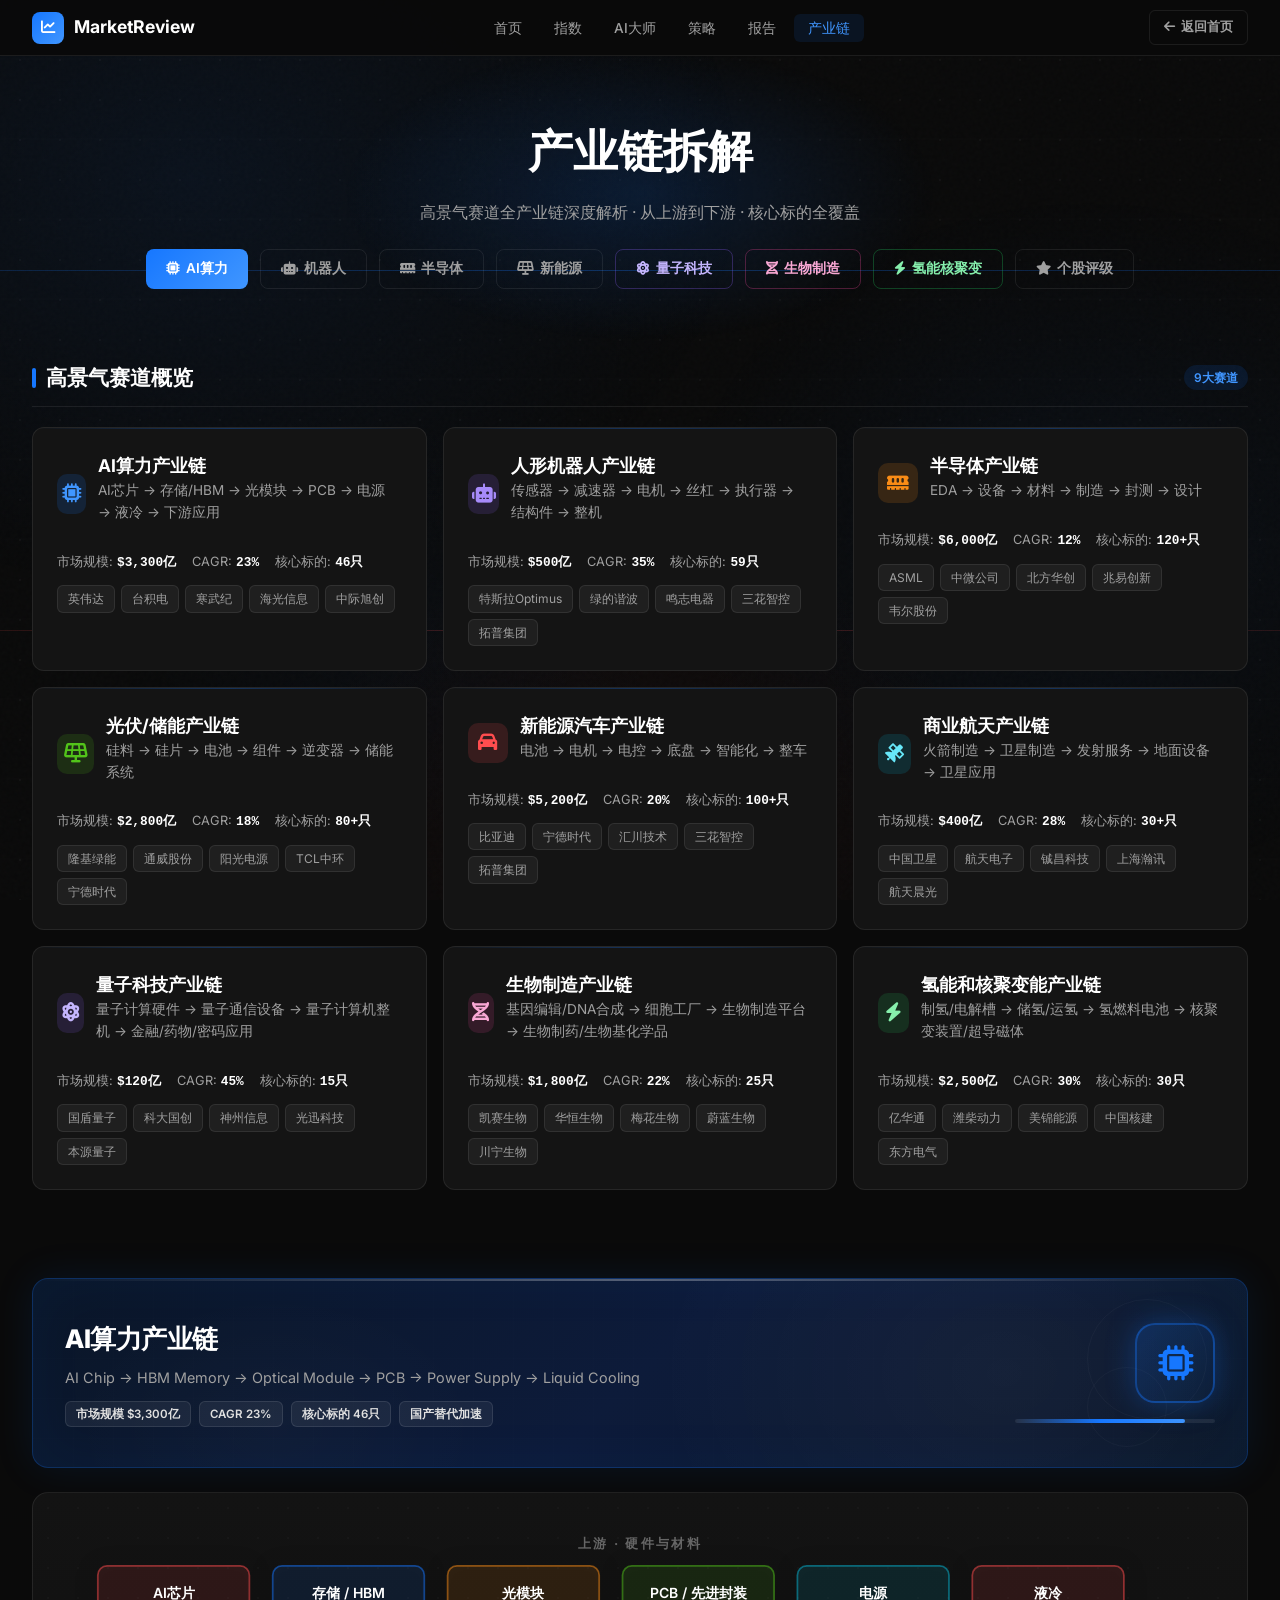
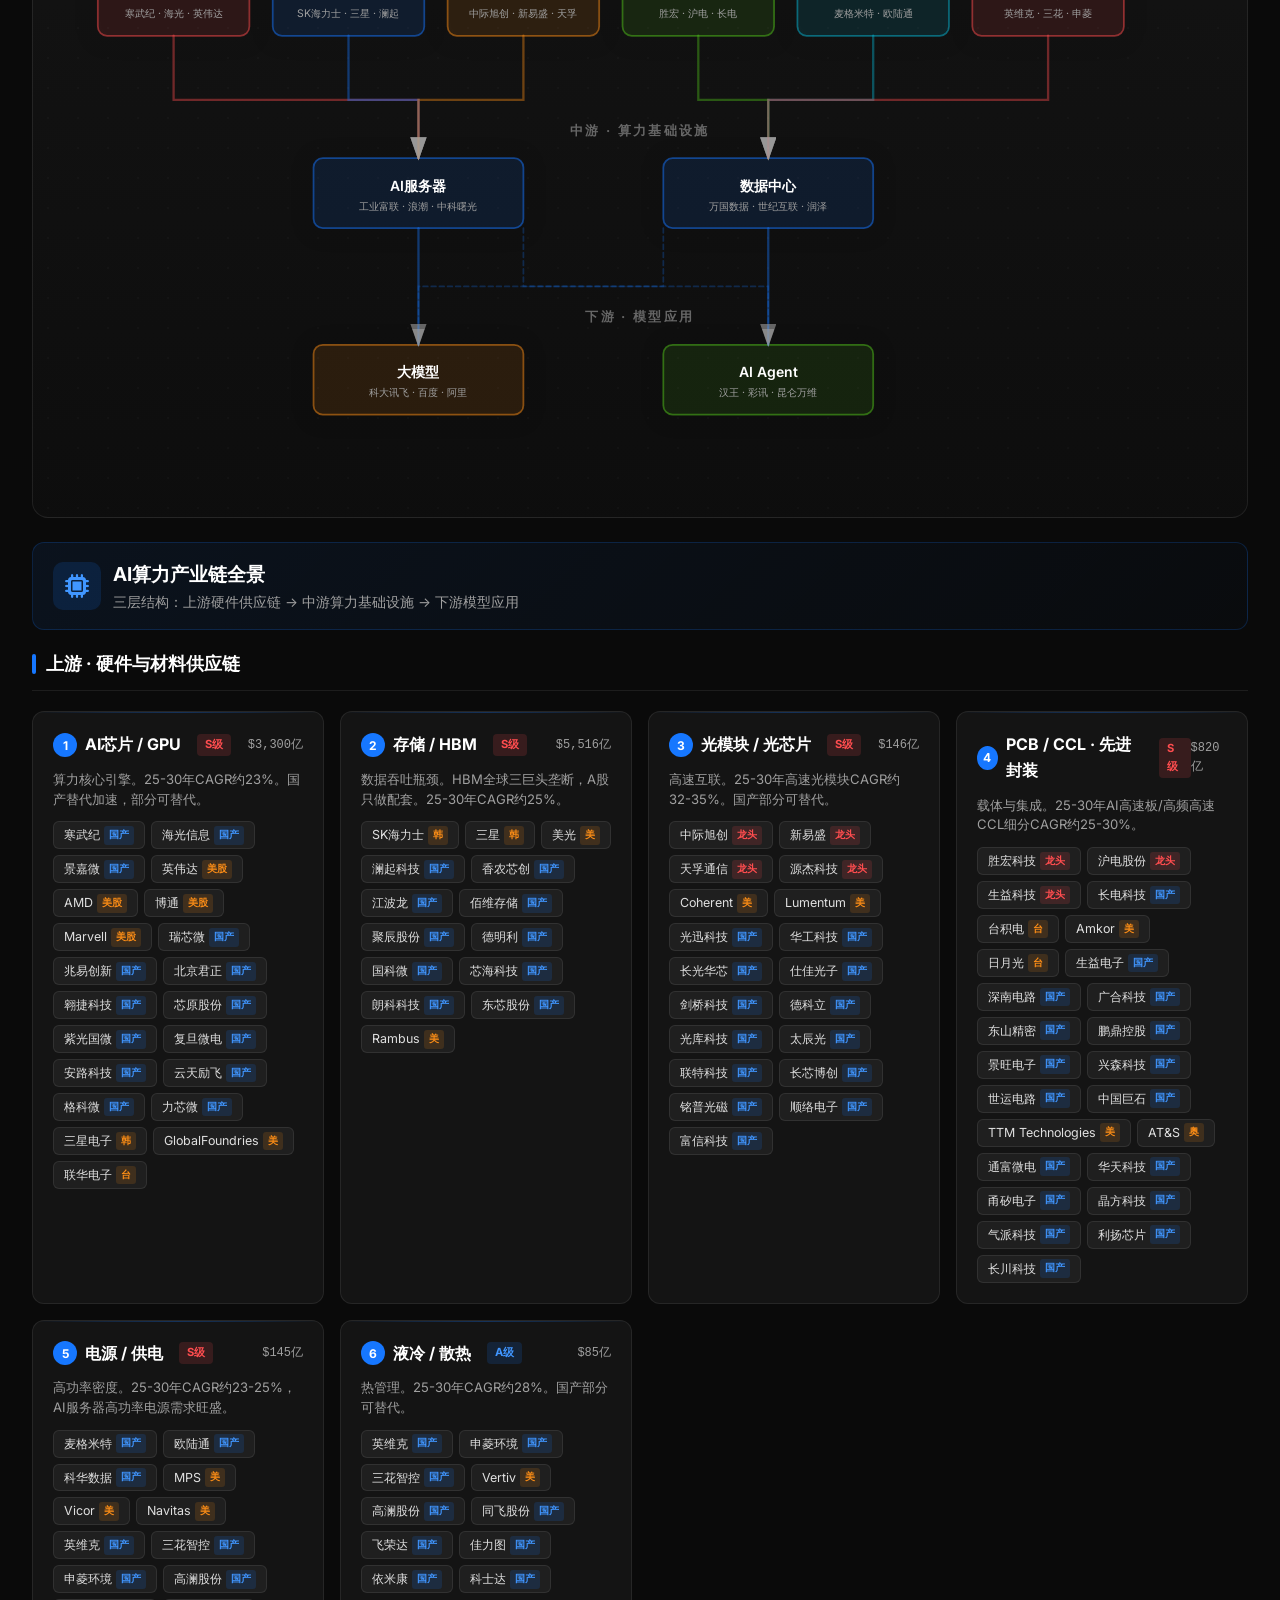
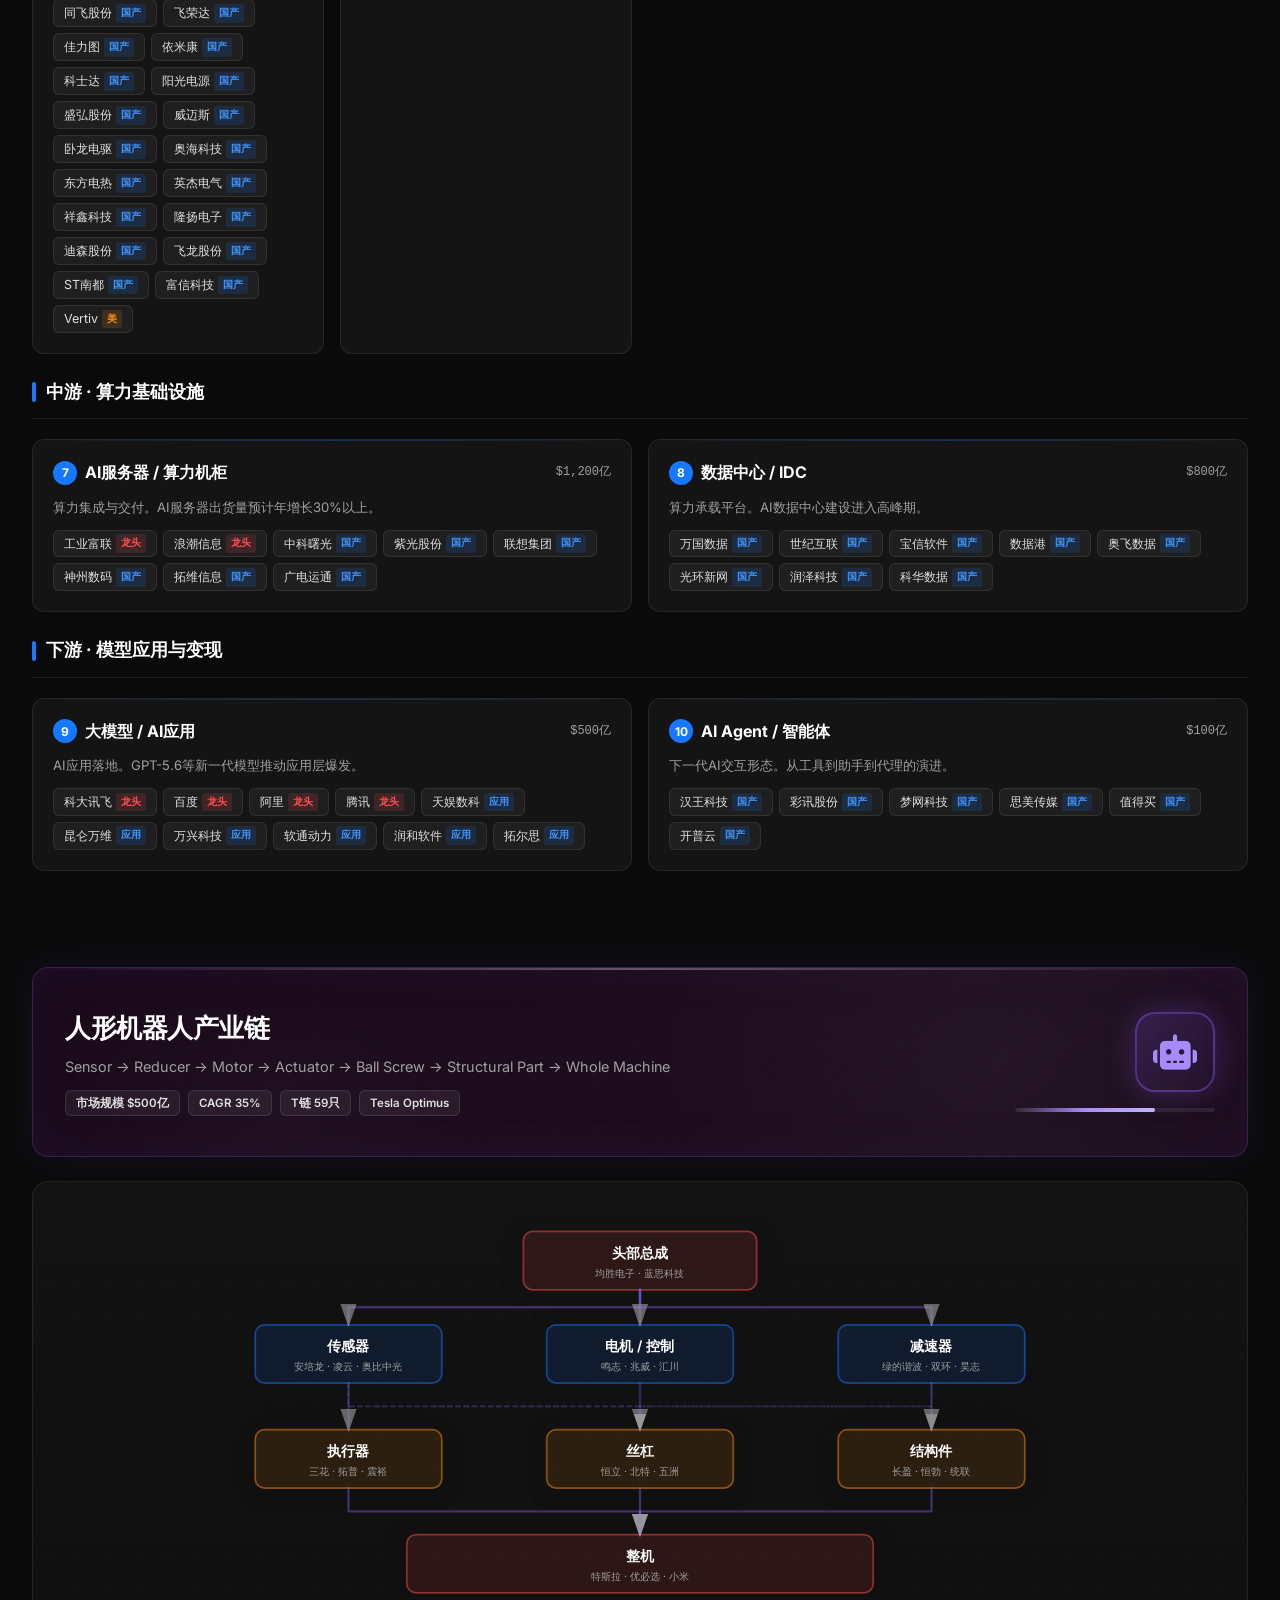
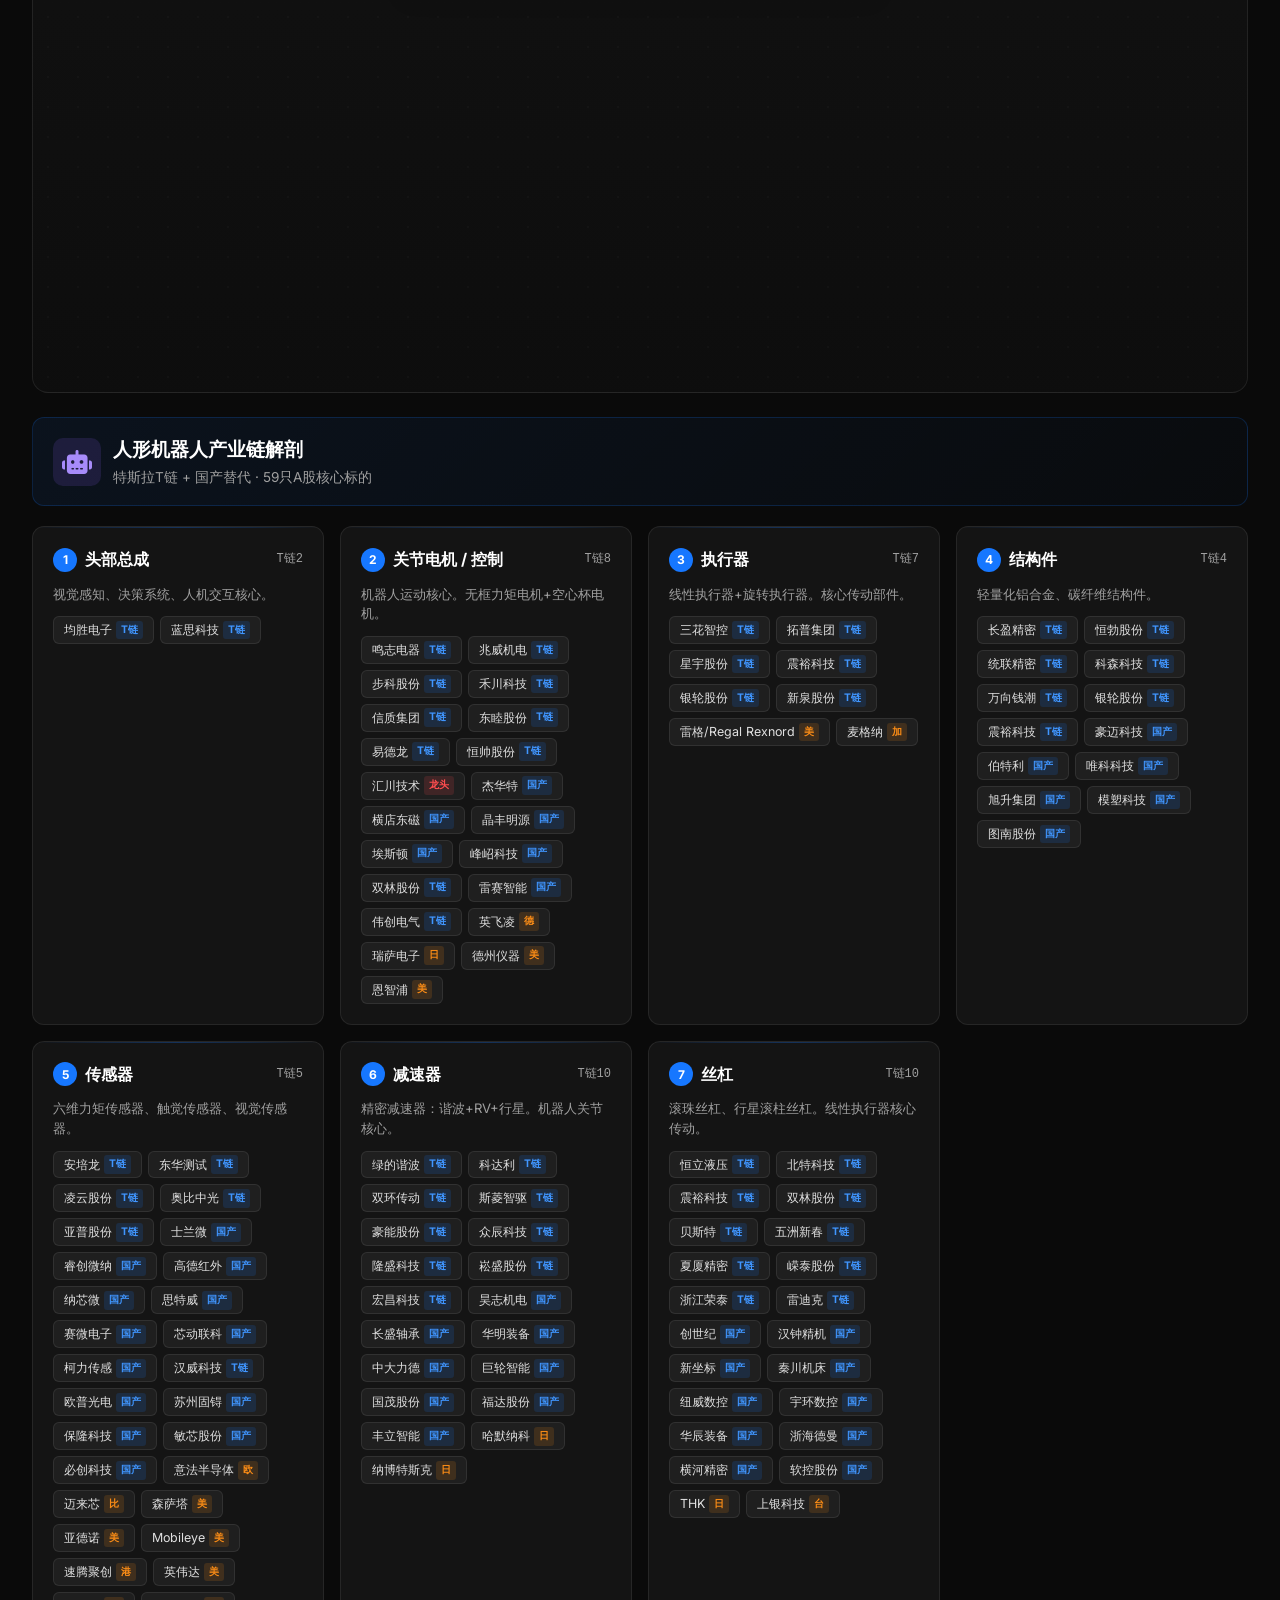
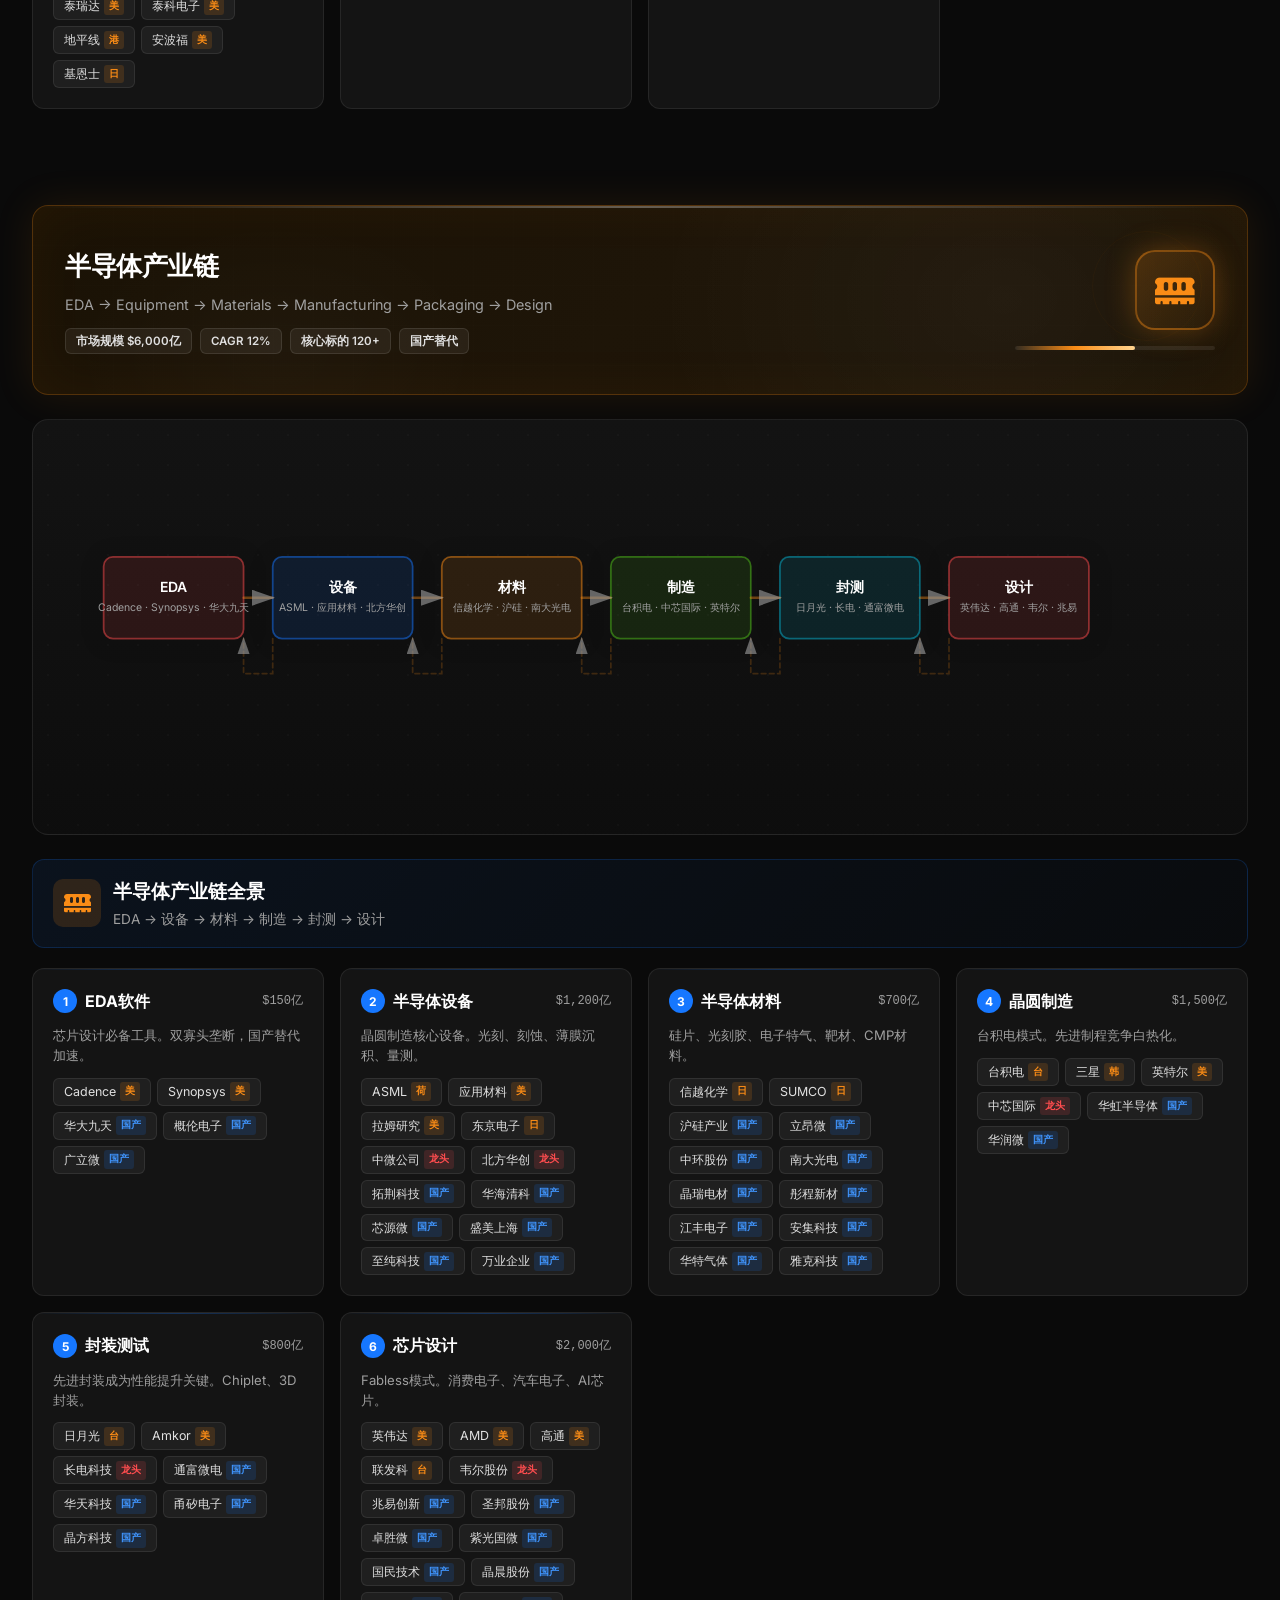
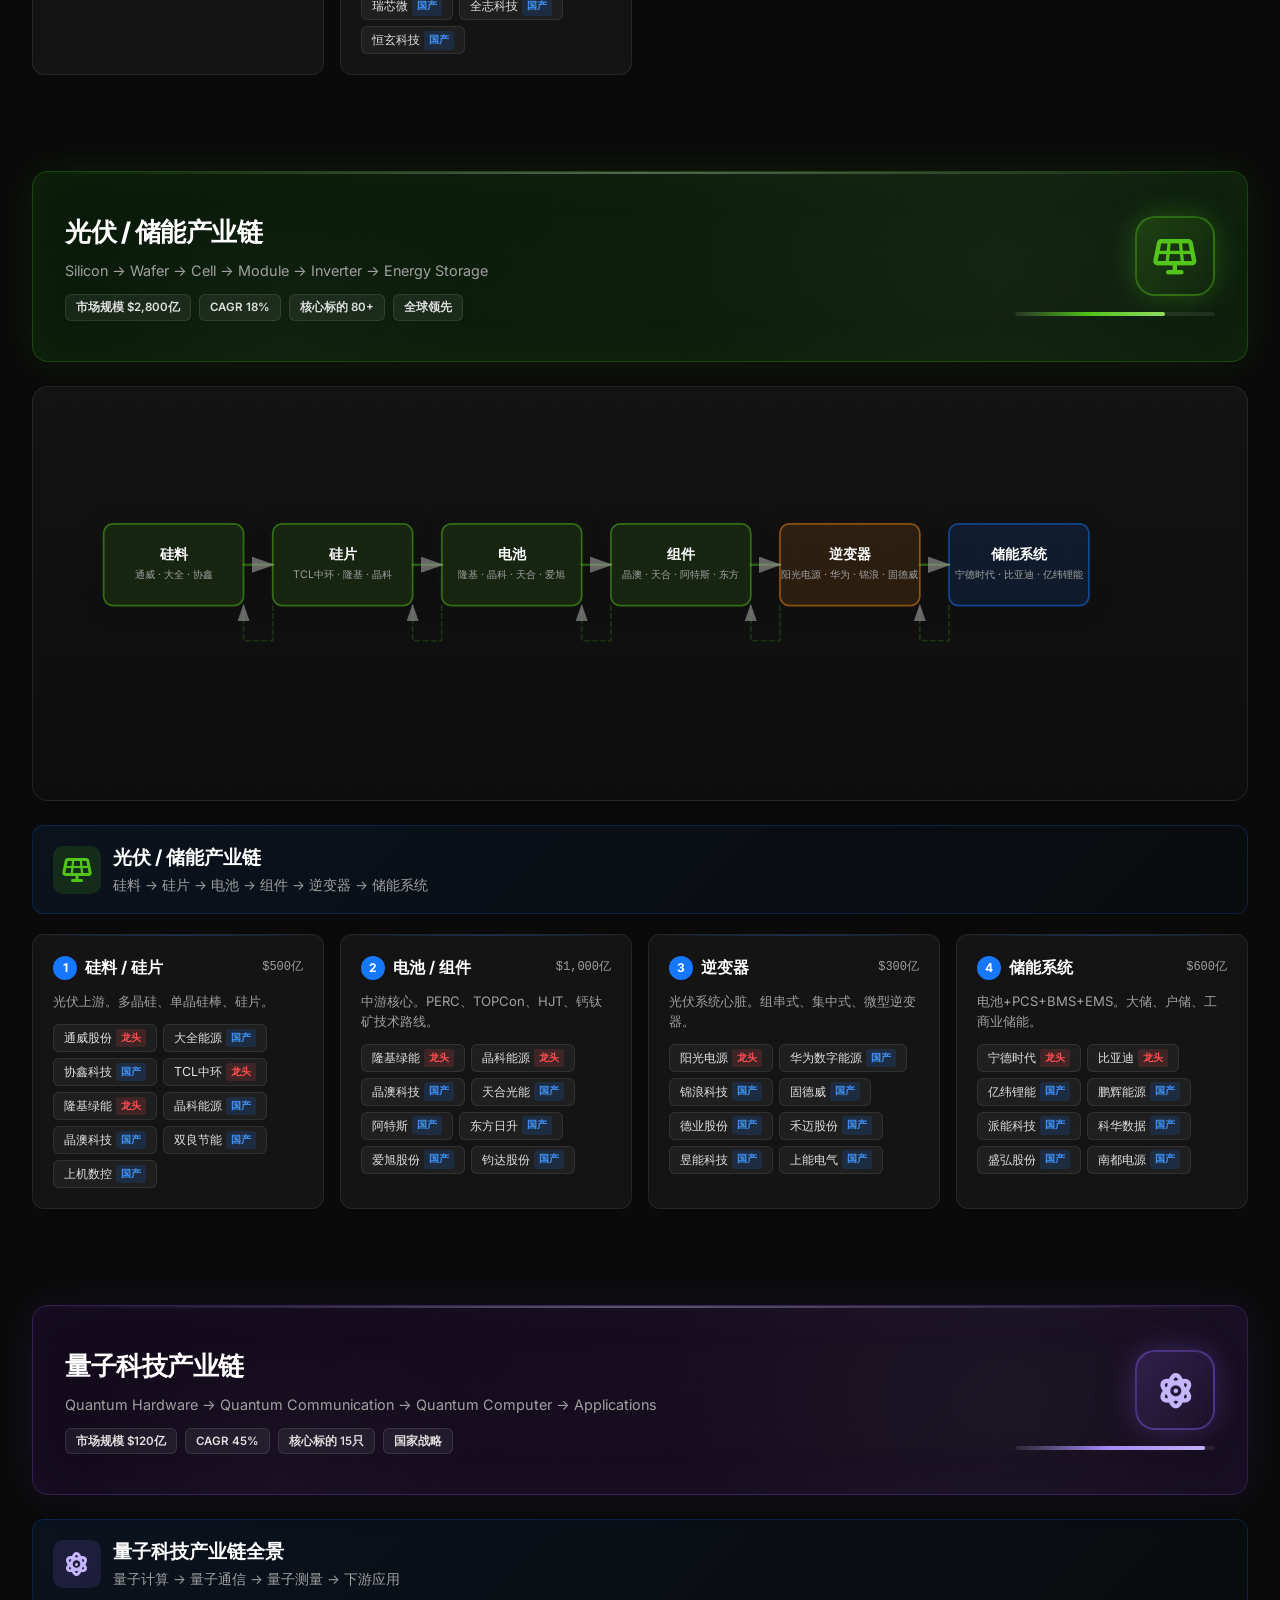
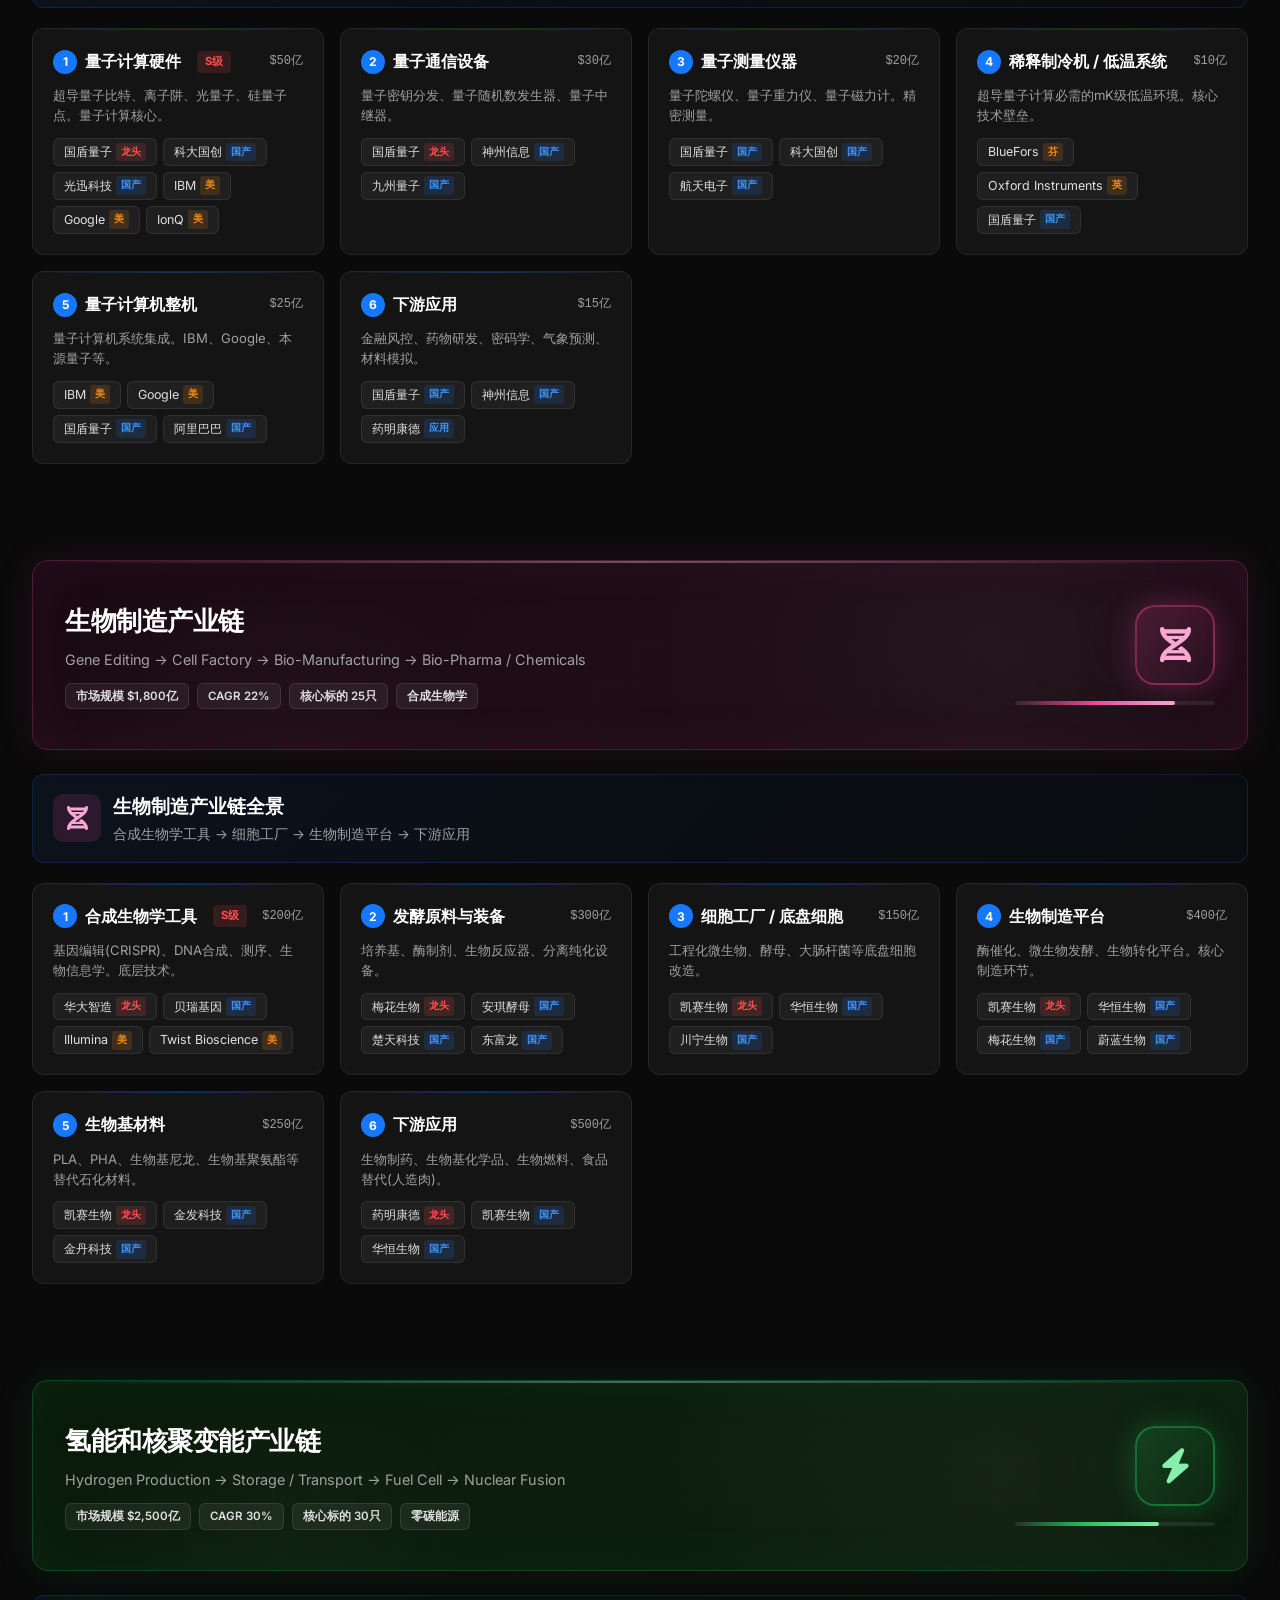
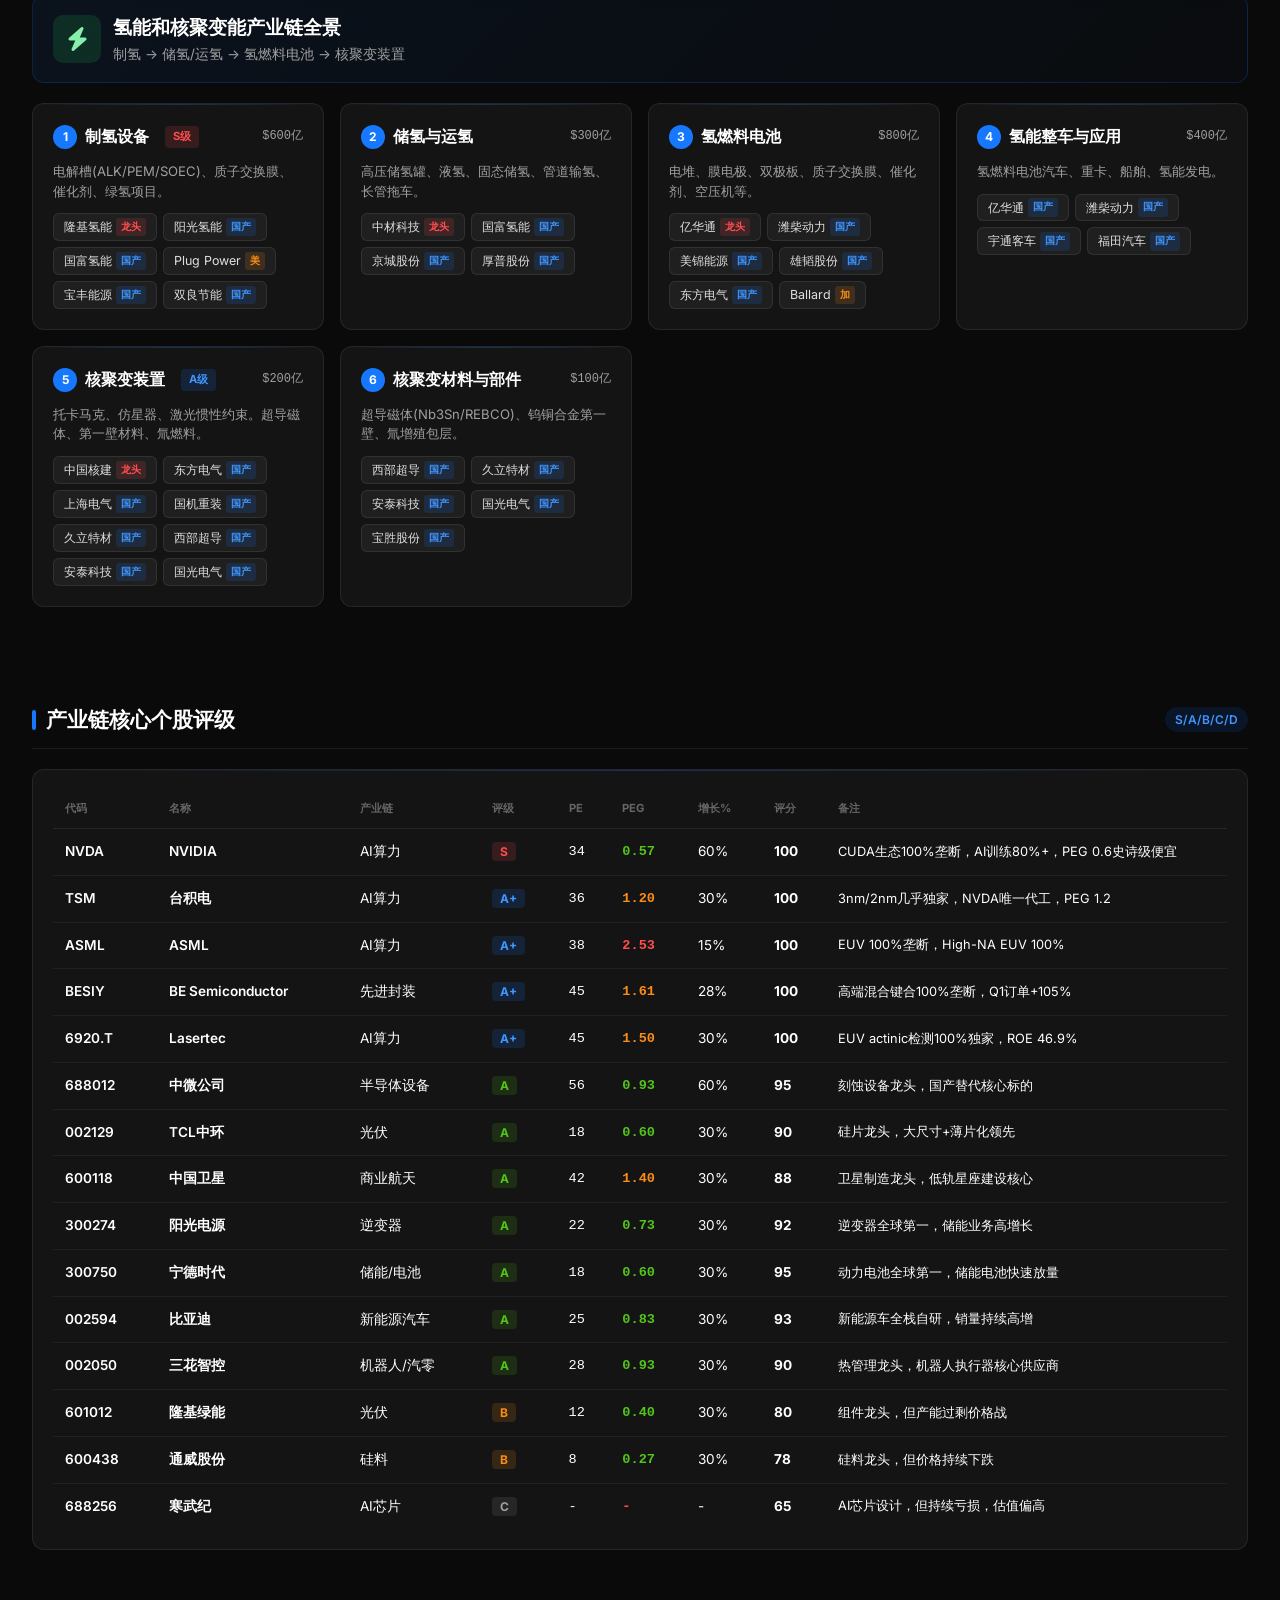
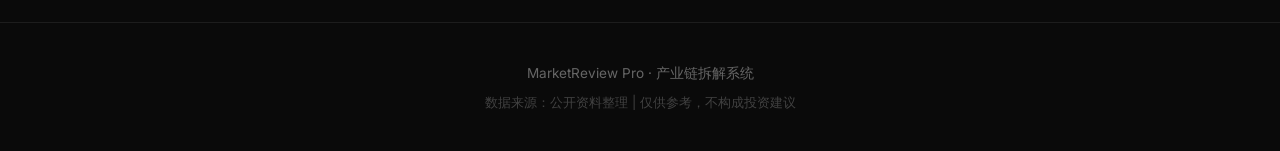
==== commit b3078871: "Update chain.html" ====
--- a/chain.html
+++ b/chain.html
@@ -1,3 +1,4 @@
+
 <!DOCTYPE html>
 <html lang="zh-CN">
 <head>
@@ -191,6 +192,211 @@
   padding: 16px 20px; background: linear-gradient(135deg, rgba(22,119,255,0.08), rgba(22,119,255,0.02));
   border: 1px solid rgba(22,119,255,0.2); border-radius: 12px;
 }
+
+/* ===== Chain Visual Covers ===== */
+.chain-visual {
+  position: relative;
+  border-radius: 16px;
+  overflow: hidden;
+  margin-bottom: 24px;
+  padding: 40px 32px;
+  min-height: 180px;
+  display: flex;
+  align-items: center;
+  justify-content: space-between;
+  gap: 24px;
+  border: 1px solid var(--border);
+}
+.chain-visual::before {
+  content: '';
+  position: absolute; inset: 0;
+  background: radial-gradient(ellipse 500px 400px at 80% 50%, rgba(255,255,255,0.04) 0%, transparent 70%),
+              radial-gradient(ellipse 300px 200px at 20% 80%, rgba(255,255,255,0.02) 0%, transparent 70%);
+  pointer-events: none; z-index: 0;
+}
+.chain-visual::after {
+  content: '';
+  position: absolute; inset: 0;
+  background-image:
+    linear-gradient(90deg, rgba(255,255,255,0.03) 1px, transparent 1px),
+    linear-gradient(0deg, rgba(255,255,255,0.03) 1px, transparent 1px);
+  background-size: 40px 40px;
+  opacity: 0.3;
+  pointer-events: none; z-index: 0;
+}
+
+/* AI算力 - 蓝色 */
+.chain-visual.ai {
+  background: linear-gradient(135deg, #0a1628 0%, #0d1b3a 50%, #0a1628 100%);
+  border-color: rgba(22,119,255,0.25);
+  box-shadow: 0 0 40px rgba(22,119,255,0.1), inset 0 0 60px rgba(22,119,255,0.05);
+}
+.chain-visual.ai .visual-icon {
+  background: linear-gradient(135deg, rgba(22,119,255,0.2), rgba(22,119,255,0.05));
+  border-color: rgba(22,119,255,0.4);
+  box-shadow: 0 0 30px rgba(22,119,255,0.3);
+}
+
+/* 机器人 - 紫色/红 */
+.chain-visual.robot {
+  background: linear-gradient(135deg, #1a0a1a 0%, #1e0d1e 50%, #1a0a1a 100%);
+  border-color: rgba(139,92,246,0.25);
+  box-shadow: 0 0 40px rgba(139,92,246,0.1), inset 0 0 60px rgba(139,92,246,0.05);
+}
+.chain-visual.robot .visual-icon {
+  background: linear-gradient(135deg, rgba(139,92,246,0.2), rgba(139,92,246,0.05));
+  border-color: rgba(139,92,246,0.4);
+  box-shadow: 0 0 30px rgba(139,92,246,0.3);
+}
+
+/* 半导体 - 橙色/金 */
+.chain-visual.semi {
+  background: linear-gradient(135deg, #1a1205 0%, #1e1508 50%, #1a1205 100%);
+  border-color: rgba(250,140,22,0.25);
+  box-shadow: 0 0 40px rgba(250,140,22,0.1), inset 0 0 60px rgba(250,140,22,0.05);
+}
+.chain-visual.semi .visual-icon {
+  background: linear-gradient(135deg, rgba(250,140,22,0.2), rgba(250,140,22,0.05));
+  border-color: rgba(250,140,22,0.4);
+  box-shadow: 0 0 30px rgba(250,140,22,0.3);
+}
+
+/* 光伏 - 绿色 */
+.chain-visual.pv {
+  background: linear-gradient(135deg, #0a1a0a 0%, #0d1e0d 50%, #0a1a0a 100%);
+  border-color: rgba(82,196,26,0.25);
+  box-shadow: 0 0 40px rgba(82,196,26,0.1), inset 0 0 60px rgba(82,196,26,0.05);
+}
+.chain-visual.pv .visual-icon {
+  background: linear-gradient(135deg, rgba(82,196,26,0.2), rgba(82,196,26,0.05));
+  border-color: rgba(82,196,26,0.4);
+  box-shadow: 0 0 30px rgba(82,196,26,0.3);
+}
+
+/* 新能源 - 红色 */
+.chain-visual.ev {
+  background: linear-gradient(135deg, #1a0a0a 0%, #1e0d0d 50%, #1a0a0a 100%);
+  border-color: rgba(255,77,79,0.25);
+  box-shadow: 0 0 40px rgba(255,77,79,0.1), inset 0 0 60px rgba(255,77,79,0.05);
+}
+.chain-visual.ev .visual-icon {
+  background: linear-gradient(135deg, rgba(255,77,79,0.2), rgba(255,77,79,0.05));
+  border-color: rgba(255,77,79,0.4);
+  box-shadow: 0 0 30px rgba(255,77,79,0.3);
+}
+
+/* 商业航天 - 青色 */
+.chain-visual.space {
+  background: linear-gradient(135deg, #0a151a 0%, #0d1a1e 50%, #0a151a 100%);
+  border-color: rgba(6,182,212,0.25);
+  box-shadow: 0 0 40px rgba(6,182,212,0.1), inset 0 0 60px rgba(6,182,212,0.05);
+}
+.chain-visual.space .visual-icon {
+  background: linear-gradient(135deg, rgba(6,182,212,0.2), rgba(6,182,212,0.05));
+  border-color: rgba(6,182,212,0.4);
+  box-shadow: 0 0 30px rgba(6,182,212,0.3);
+}
+
+/* 量子科技 - 紫色 */
+.chain-visual.quantum {
+  background: linear-gradient(135deg, #120a1a 0%, #160d1e 50%, #120a1a 100%);
+  border-color: rgba(139,92,246,0.25);
+  box-shadow: 0 0 40px rgba(139,92,246,0.1), inset 0 0 60px rgba(139,92,246,0.05);
+}
+.chain-visual.quantum .visual-icon {
+  background: linear-gradient(135deg, rgba(139,92,246,0.2), rgba(139,92,246,0.05));
+  border-color: rgba(139,92,246,0.4);
+  box-shadow: 0 0 30px rgba(139,92,246,0.3);
+}
+
+/* 生物制造 - 粉色 */
+.chain-visual.bio {
+  background: linear-gradient(135deg, #1a0a12 0%, #1e0d16 50%, #1a0a12 100%);
+  border-color: rgba(236,72,153,0.25);
+  box-shadow: 0 0 40px rgba(236,72,153,0.1), inset 0 0 60px rgba(236,72,153,0.05);
+}
+.chain-visual.bio .visual-icon {
+  background: linear-gradient(135deg, rgba(236,72,153,0.2), rgba(236,72,153,0.05));
+  border-color: rgba(236,72,153,0.4);
+  box-shadow: 0 0 30px rgba(236,72,153,0.3);
+}
+
+/* 氢能和核聚变 - 亮绿色 */
+.chain-visual.hydrogen {
+  background: linear-gradient(135deg, #0a1a0a 0%, #0d1e0d 50%, #0a1a0a 100%);
+  border-color: rgba(34,197,94,0.25);
+  box-shadow: 0 0 40px rgba(34,197,94,0.1), inset 0 0 60px rgba(34,197,94,0.05);
+}
+.chain-visual.hydrogen .visual-icon {
+  background: linear-gradient(135deg, rgba(34,197,94,0.2), rgba(34,197,94,0.05));
+  border-color: rgba(34,197,94,0.4);
+  box-shadow: 0 0 30px rgba(34,197,94,0.3);
+}
+
+.visual-content { position: relative; z-index: 1; flex: 1; }
+.visual-icon {
+  position: relative; z-index: 1;
+  width: 80px; height: 80px; border-radius: 20px;
+  display: flex; align-items: center; justify-content: center;
+  font-size: 2.2rem; border: 2px solid;
+  flex-shrink: 0;
+  animation: visualPulse 3s ease-in-out infinite;
+}
+@keyframes visualPulse {
+  0%, 100% { transform: scale(1); }
+  50% { transform: scale(1.05); }
+}
+.visual-title { font-size: 1.6rem; font-weight: 800; color: var(--text); margin-bottom: 6px; letter-spacing: -0.5px; }
+.visual-desc { font-size: 0.9rem; color: var(--text-muted); margin-bottom: 12px; }
+.visual-tags { display: flex; gap: 8px; flex-wrap: wrap; }
+.visual-tag { font-size: 0.72rem; padding: 3px 10px; border-radius: 6px; background: rgba(255,255,255,0.06); border: 1px solid rgba(255,255,255,0.1); color: var(--text-secondary); font-weight: 600; }
+
+.visual-right { position: relative; z-index: 1; display: flex; flex-direction: column; align-items: flex-end; gap: 8px; }
+.visual-data-row { display: flex; gap: 24px; }
+.visual-data-item { text-align: center; }
+.visual-data-value { font-family: var(--font-mono); font-size: 1.3rem; font-weight: 700; color: var(--text); }
+.visual-data-label { font-size: 0.7rem; color: var(--text-dim); margin-top: 2px; }
+.visual-bar {
+  width: 200px; height: 4px; background: rgba(255,255,255,0.08); border-radius: 2px; overflow: hidden;
+  position: relative; margin-top: 8px;
+}
+.visual-bar-fill {
+  height: 100%; border-radius: 2px;
+  background: linear-gradient(90deg, transparent, var(--accent), var(--accent-light));
+  animation: visualBarGrow 2s ease-out forwards;
+}
+@keyframes visualBarGrow { from { width: 0; } }
+
+.visual-scanline {
+  position: absolute; top: 0; left: 0; width: 100%; height: 2px;
+  background: linear-gradient(90deg, transparent, rgba(255,255,255,0.3), transparent);
+  animation: visualScan 4s ease-in-out infinite;
+  pointer-events: none; z-index: 2;
+}
+@keyframes visualScan {
+  0% { top: 0; opacity: 0; }
+  10% { opacity: 1; }
+  90% { opacity: 1; }
+  100% { top: 100%; opacity: 0; }
+}
+
+.visual-dots {
+  position: absolute; z-index: 0;
+  display: flex; gap: 4px;
+}
+.visual-dot { width: 3px; height: 3px; border-radius: 50%; opacity: 0.4; }
+
+.visual-circuit {
+  position: absolute; z-index: 0; opacity: 0.1;
+  border: 1px solid rgba(255,255,255,0.3);
+  border-radius: 50%;
+  animation: visualCircuitSpin 10s linear infinite;
+}
+@keyframes visualCircuitSpin {
+  from { transform: rotate(0deg); }
+  to { transform: rotate(360deg); }
+}
+
 .chain-detail-title { font-size: 1.2rem; font-weight: 700; color: var(--text); }
 .chain-detail-subtitle { font-size: 0.85rem; color: var(--text-muted); margin-top: 2px; }
 
@@ -273,6 +479,87 @@
 ::-webkit-scrollbar { width: 4px; }
 ::-webkit-scrollbar-track { background: var(--bg); }
 ::-webkit-scrollbar-thumb { background: var(--text-dim); border-radius: 2px; }
+
+/* Chain Diagram - SVG-based flowchart */
+.chain-diagram {
+  margin-bottom: 24px;
+  padding: 32px 24px;
+  background: linear-gradient(180deg, rgba(20,20,20,0.95), rgba(14,14,14,0.95));
+  border: 1px solid var(--border);
+  border-radius: 16px;
+  position: relative;
+  overflow: hidden;
+}
+.chain-diagram::before {
+  content: '';
+  position: absolute; inset: 0;
+  background-image: radial-gradient(circle, rgba(255,255,255,0.02) 1px, transparent 1px);
+  background-size: 30px 30px;
+  pointer-events: none;
+}
+
+/* SVG flowchart styles */
+.chain-flowchart { width: 100%; max-width: 1200px; margin: 0 auto; display: block; }
+.flow-node {
+  rx: 8; ry: 8;
+  stroke-width: 1.5;
+  filter: drop-shadow(0 2px 8px rgba(0,0,0,0.5));
+}
+.flow-node-text {
+  fill: #ffffff;
+  font-family: 'Inter', sans-serif;
+  font-size: 12px;
+  font-weight: 600;
+  text-anchor: middle;
+  dominant-baseline: central;
+}
+.flow-node-subtext {
+  fill: #a0a0a0;
+  font-family: 'Inter', sans-serif;
+  font-size: 9px;
+  text-anchor: middle;
+  dominant-baseline: central;
+}
+.chain-flowchart .flow-arrow {
+  fill: none;
+  stroke-width: 2;
+  stroke-linecap: round;
+}
+.chain-flowchart .flow-arrow-dashed {
+  fill: none;
+  stroke-width: 1.5;
+  stroke-linecap: round;
+  stroke-dasharray: 4,3;
+}
+.flow-label {
+  fill: #a0a0a0;
+  font-family: 'Inter', sans-serif;
+  font-size: 10px;
+  text-anchor: middle;
+}
+
+/* Node colors by tier */
+.node-tier-1 { fill: rgba(255,77,79,0.12); stroke: rgba(255,77,79,0.5); }
+.node-tier-2 { fill: rgba(22,119,255,0.12); stroke: rgba(22,119,255,0.5); }
+.node-tier-3 { fill: rgba(250,140,22,0.12); stroke: rgba(250,140,22,0.5); }
+.node-tier-4 { fill: rgba(82,196,26,0.12); stroke: rgba(82,196,26,0.5); }
+.node-tier-5 { fill: rgba(6,182,212,0.12); stroke: rgba(6,182,212,0.5); }
+
+/* Layer labels */
+.flow-layer-label {
+  fill: #666;
+  font-family: 'Inter', sans-serif;
+  font-size: 11px;
+  font-weight: 700;
+  text-anchor: middle;
+  letter-spacing: 2px;
+  text-transform: uppercase;
+}
+
+@media (max-width: 768px) {
+  .chain-diagram { padding: 16px 8px; overflow-x: auto; }
+  .chain-flowchart { min-width: 800px; }
+}
 </style>
 </head>
 <body>
@@ -311,6 +598,9 @@
       <a href="#robot" class="btn btn-outline"><i class="fas fa-robot"></i> 机器人</a>
       <a href="#semi" class="btn btn-outline"><i class="fas fa-memory"></i> 半导体</a>
       <a href="#new-energy" class="btn btn-outline"><i class="fas fa-solar-panel"></i> 新能源</a>
+      <a href="#quantum" class="btn btn-outline" style="border-color: rgba(139,92,246,0.3); color: #c4b5fd;"><i class="fas fa-atom"></i> 量子科技</a>
+      <a href="#bio" class="btn btn-outline" style="border-color: rgba(236,72,153,0.3); color: #f9a8d4;"><i class="fas fa-dna"></i> 生物制造</a>
+      <a href="#hydrogen" class="btn btn-outline" style="border-color: rgba(34,197,94,0.3); color: #86efac;"><i class="fas fa-bolt"></i> 氢能核聚变</a>
       <a href="#rating" class="btn btn-outline"><i class="fas fa-star"></i> 个股评级</a>
     </div>
   </section>
@@ -319,7 +609,7 @@
   <section class="section">
     <div class="section-title">
       <span>高景气赛道概览</span>
-      <span class="title-badge">6大赛道</span>
+      <span class="title-badge">9大赛道</span>
     </div>
     <div class="chain-overview">
       <div class="card chain-card">
@@ -448,11 +738,167 @@
           <span class="chain-tag">航天晨光</span>
         </div>
       </div>
+      <div class="card chain-card">
+        <div class="chain-card-header">
+          <div class="chain-icon" style="background: rgba(139,92,246,0.15); color: #c4b5fd;"><i class="fas fa-atom"></i></div>
+          <div>
+            <div class="chain-name">量子科技产业链</div>
+            <div class="chain-desc">量子计算硬件 → 量子通信设备 → 量子计算机整机 → 金融/药物/密码应用</div>
+          </div>
+        </div>
+        <div class="chain-stat">
+          <div class="chain-stat-item">市场规模: <span>$120亿</span></div>
+          <div class="chain-stat-item">CAGR: <span>45%</span></div>
+          <div class="chain-stat-item">核心标的: <span>15只</span></div>
+        </div>
+        <div class="chain-tag-row">
+          <span class="chain-tag">国盾量子</span>
+          <span class="chain-tag">科大国创</span>
+          <span class="chain-tag">神州信息</span>
+          <span class="chain-tag">光迅科技</span>
+          <span class="chain-tag">本源量子</span>
+        </div>
+      </div>
+      <div class="card chain-card">
+        <div class="chain-card-header">
+          <div class="chain-icon" style="background: rgba(236,72,153,0.15); color: #f9a8d4;"><i class="fas fa-dna"></i></div>
+          <div>
+            <div class="chain-name">生物制造产业链</div>
+            <div class="chain-desc">基因编辑/DNA合成 → 细胞工厂 → 生物制造平台 → 生物制药/生物基化学品</div>
+          </div>
+        </div>
+        <div class="chain-stat">
+          <div class="chain-stat-item">市场规模: <span>$1,800亿</span></div>
+          <div class="chain-stat-item">CAGR: <span>22%</span></div>
+          <div class="chain-stat-item">核心标的: <span>25只</span></div>
+        </div>
+        <div class="chain-tag-row">
+          <span class="chain-tag">凯赛生物</span>
+          <span class="chain-tag">华恒生物</span>
+          <span class="chain-tag">梅花生物</span>
+          <span class="chain-tag">蔚蓝生物</span>
+          <span class="chain-tag">川宁生物</span>
+        </div>
+      </div>
+      <div class="card chain-card">
+        <div class="chain-card-header">
+          <div class="chain-icon" style="background: rgba(34,197,94,0.15); color: #86efac;"><i class="fas fa-bolt"></i></div>
+          <div>
+            <div class="chain-name">氢能和核聚变能产业链</div>
+            <div class="chain-desc">制氢/电解槽 → 储氢/运氢 → 氢燃料电池 → 核聚变装置/超导磁体</div>
+          </div>
+        </div>
+        <div class="chain-stat">
+          <div class="chain-stat-item">市场规模: <span>$2,500亿</span></div>
+          <div class="chain-stat-item">CAGR: <span>30%</span></div>
+          <div class="chain-stat-item">核心标的: <span>30只</span></div>
+        </div>
+        <div class="chain-tag-row">
+          <span class="chain-tag">亿华通</span>
+          <span class="chain-tag">潍柴动力</span>
+          <span class="chain-tag">美锦能源</span>
+          <span class="chain-tag">中国核建</span>
+          <span class="chain-tag">东方电气</span>
+        </div>
+      </div>
     </div>
   </section>
 
   <!-- AI算力产业链 -->
   <section class="section chain-detail" id="ai-compute">
+    <div class="chain-visual ai">
+      <div class="visual-scanline"></div>
+      <div class="visual-circuit" style="width:120px;height:120px;top:20px;right:40px;"></div>
+      <div class="visual-circuit" style="width:80px;height:80px;bottom:20px;right:80px;animation-direction:reverse;"></div>
+      <div class="visual-content">
+        <div class="visual-title">AI算力产业链</div>
+        <div class="visual-desc">AI Chip → HBM Memory → Optical Module → PCB → Power Supply → Liquid Cooling</div>
+        <div class="visual-tags">
+          <span class="visual-tag">市场规模 $3,300亿</span>
+          <span class="visual-tag">CAGR 23%</span>
+          <span class="visual-tag">核心标的 46只</span>
+          <span class="visual-tag">国产替代加速</span>
+        </div>
+      </div>
+      <div class="visual-right">
+        <div class="visual-icon" style="color:#1677ff;"><i class="fas fa-microchip"></i></div>
+        <div class="visual-bar"><div class="visual-bar-fill" style="width:85%;background:linear-gradient(90deg,transparent,#1677ff,#4096ff);"></div></div>
+      </div>
+    </div>
+    <div class="chain-diagram">
+      <svg class="chain-flowchart" viewBox="0 0 1000 480">
+        <defs>
+          <marker id="arrowhead" markerWidth="10" markerHeight="7" refX="9" refY="3.5" orient="auto">
+            <polygon points="0 0, 10 3.5, 0 7" fill="rgba(160,160,160,0.6)" />
+          </marker>
+        </defs>
+
+        <!-- Layer labels -->
+        <text x="500" y="20" class="flow-layer-label">上游 · 硬件与材料</text>
+        <text x="500" y="180" class="flow-layer-label">中游 · 算力基础设施</text>
+        <text x="500" y="340" class="flow-layer-label">下游 · 模型应用</text>
+
+        <!-- Layer 1: 6 nodes -->
+        <rect x="35" y="35" width="130" height="60" class="flow-node node-tier-1" />
+        <text x="100" y="58" class="flow-node-text">AI芯片</text>
+        <text x="100" y="76" class="flow-node-subtext">寒武纪 · 海光 · 英伟达</text>
+
+        <rect x="185" y="35" width="130" height="60" class="flow-node node-tier-2" />
+        <text x="250" y="58" class="flow-node-text">存储 / HBM</text>
+        <text x="250" y="76" class="flow-node-subtext">SK海力士 · 三星 · 澜起</text>
+
+        <rect x="335" y="35" width="130" height="60" class="flow-node node-tier-3" />
+        <text x="400" y="58" class="flow-node-text">光模块</text>
+        <text x="400" y="76" class="flow-node-subtext">中际旭创 · 新易盛 · 天孚</text>
+
+        <rect x="485" y="35" width="130" height="60" class="flow-node node-tier-4" />
+        <text x="550" y="58" class="flow-node-text">PCB / 先进封装</text>
+        <text x="550" y="76" class="flow-node-subtext">胜宏 · 沪电 · 长电</text>
+
+        <rect x="635" y="35" width="130" height="60" class="flow-node node-tier-5" />
+        <text x="700" y="58" class="flow-node-text">电源</text>
+        <text x="700" y="76" class="flow-node-subtext">麦格米特 · 欧陆通</text>
+
+        <rect x="785" y="35" width="130" height="60" class="flow-node node-tier-1" />
+        <text x="850" y="58" class="flow-node-text">液冷</text>
+        <text x="850" y="76" class="flow-node-subtext">英维克 · 三花 · 申菱</text>
+
+        <!-- Layer 2: 2 nodes -->
+        <rect x="220" y="200" width="180" height="60" class="flow-node node-tier-2" />
+        <text x="310" y="223" class="flow-node-text">AI服务器</text>
+        <text x="310" y="241" class="flow-node-subtext">工业富联 · 浪潮 · 中科曙光</text>
+
+        <rect x="520" y="200" width="180" height="60" class="flow-node node-tier-2" />
+        <text x="610" y="223" class="flow-node-text">数据中心</text>
+        <text x="610" y="241" class="flow-node-subtext">万国数据 · 世纪互联 · 润泽</text>
+
+        <!-- Layer 3: 2 nodes -->
+        <rect x="220" y="360" width="180" height="60" class="flow-node node-tier-3" />
+        <text x="310" y="383" class="flow-node-text">大模型</text>
+        <text x="310" y="401" class="flow-node-subtext">科大讯飞 · 百度 · 阿里</text>
+
+        <rect x="520" y="360" width="180" height="60" class="flow-node node-tier-4" />
+        <text x="610" y="383" class="flow-node-text">AI Agent</text>
+        <text x="610" y="401" class="flow-node-subtext">汉王 · 彩讯 · 昆仑万维</text>
+
+        <!-- Arrows from L1 to L2 (left group -> left L2, right group -> right L2) -->
+        <path d="M100,95 L100,150 L310,150 L310,200" class="flow-arrow" marker-end="url(#arrowhead)" stroke="rgba(255,77,79,0.4)" />
+        <path d="M250,95 L250,150 L310,150 L310,200" class="flow-arrow" marker-end="url(#arrowhead)" stroke="rgba(22,119,255,0.4)" />
+        <path d="M400,95 L400,150 L310,150 L310,200" class="flow-arrow" marker-end="url(#arrowhead)" stroke="rgba(250,140,22,0.4)" />
+        <path d="M550,95 L550,150 L610,150 L610,200" class="flow-arrow" marker-end="url(#arrowhead)" stroke="rgba(82,196,26,0.4)" />
+        <path d="M700,95 L700,150 L610,150 L610,200" class="flow-arrow" marker-end="url(#arrowhead)" stroke="rgba(6,182,212,0.4)" />
+        <path d="M850,95 L850,150 L610,150 L610,200" class="flow-arrow" marker-end="url(#arrowhead)" stroke="rgba(255,77,79,0.4)" />
+
+        <!-- Arrows from L2 to L3 (straight down) -->
+        <path d="M310,260 L310,360" class="flow-arrow" marker-end="url(#arrowhead)" stroke="rgba(22,119,255,0.4)" />
+        <path d="M610,260 L610,360" class="flow-arrow" marker-end="url(#arrowhead)" stroke="rgba(22,119,255,0.4)" />
+
+        <!-- Dashed cross arrows -->
+        <path d="M400,260 L400,310 L610,310 L610,360" class="flow-arrow-dashed" marker-end="url(#arrowhead)" stroke="rgba(22,119,255,0.25)" />
+        <path d="M520,260 L520,310 L310,310 L310,360" class="flow-arrow-dashed" marker-end="url(#arrowhead)" stroke="rgba(22,119,255,0.25)" />
+      </svg>
+    </div>
+
     <div class="chain-detail-header">
       <div class="chain-icon blue" style="width:48px;height:48px;font-size:1.5rem;"><i class="fas fa-microchip"></i></div>
       <div>
@@ -716,6 +1162,89 @@
 
   <!-- 机器人产业链 -->
   <section class="section chain-detail" id="robot">
+    <div class="chain-visual robot">
+      <div class="visual-scanline"></div>
+      <div class="visual-circuit" style="width:100px;height:100px;top:30px;right:50px;border-color:rgba(139,92,246,0.3);"></div>
+      <div class="visual-content">
+        <div class="visual-title">人形机器人产业链</div>
+        <div class="visual-desc">Sensor → Reducer → Motor → Actuator → Ball Screw → Structural Part → Whole Machine</div>
+        <div class="visual-tags">
+          <span class="visual-tag">市场规模 $500亿</span>
+          <span class="visual-tag">CAGR 35%</span>
+          <span class="visual-tag">T链 59只</span>
+          <span class="visual-tag">Tesla Optimus</span>
+        </div>
+      </div>
+      <div class="visual-right">
+        <div class="visual-icon" style="color:#a78bfa;"><i class="fas fa-robot"></i></div>
+        <div class="visual-bar"><div class="visual-bar-fill" style="width:70%;background:linear-gradient(90deg,transparent,#a78bfa,#c4b5fd);"></div></div>
+      </div>
+    </div>
+    
+    <div class="chain-diagram">
+      <svg class="chain-flowchart" viewBox="0 0 1000 640">
+        <defs>
+          <marker id="arrowhead-robot" markerWidth="10" markerHeight="7" refX="9" refY="3.5" orient="auto">
+            <polygon points="0 0, 10 3.5, 0 7" fill="rgba(160,160,160,0.6)" />
+          </marker>
+        </defs>
+
+        <!-- 头部总成 -->
+        <rect x="400" y="15" width="200" height="50" class="flow-node node-tier-1" />
+        <text x="500" y="33" class="flow-node-text">头部总成</text>
+        <text x="500" y="51" class="flow-node-subtext">均胜电子 · 蓝思科技</text>
+
+        <!-- 传感器 Row 1 -->
+        <rect x="170" y="95" width="160" height="50" class="flow-node node-tier-2" />
+        <text x="250" y="113" class="flow-node-text">传感器</text>
+        <text x="250" y="131" class="flow-node-subtext">安培龙 · 凌云 · 奥比中光</text>
+
+        <rect x="420" y="95" width="160" height="50" class="flow-node node-tier-2" />
+        <text x="500" y="113" class="flow-node-text">电机 / 控制</text>
+        <text x="500" y="131" class="flow-node-subtext">鸣志 · 兆威 · 汇川</text>
+
+        <rect x="670" y="95" width="160" height="50" class="flow-node node-tier-2" />
+        <text x="750" y="113" class="flow-node-text">减速器</text>
+        <text x="750" y="131" class="flow-node-subtext">绿的谐波 · 双环 · 昊志</text>
+
+        <!-- 执行器 Row 2 -->
+        <rect x="170" y="185" width="160" height="50" class="flow-node node-tier-3" />
+        <text x="250" y="203" class="flow-node-text">执行器</text>
+        <text x="250" y="221" class="flow-node-subtext">三花 · 拓普 · 震裕</text>
+
+        <rect x="420" y="185" width="160" height="50" class="flow-node node-tier-3" />
+        <text x="500" y="203" class="flow-node-text">丝杠</text>
+        <text x="500" y="221" class="flow-node-subtext">恒立 · 北特 · 五洲</text>
+
+        <rect x="670" y="185" width="160" height="50" class="flow-node node-tier-3" />
+        <text x="750" y="203" class="flow-node-text">结构件</text>
+        <text x="750" y="221" class="flow-node-subtext">长盈 · 恒勃 · 统联</text>
+
+        <!-- 整机 -->
+        <rect x="300" y="275" width="400" height="50" class="flow-node node-tier-1" />
+        <text x="500" y="293" class="flow-node-text">整机</text>
+        <text x="500" y="311" class="flow-node-subtext">特斯拉 · 优必选 · 小米</text>
+
+        <!-- Arrows: head -> row1 -->
+        <path d="M500,65 L500,80 L250,80 L250,95" class="flow-arrow" stroke="rgba(139,92,246,0.4)" marker-end="url(#arrowhead-robot)" />
+        <path d="M500,65 L500,80 L500,80 L500,95" class="flow-arrow" stroke="rgba(139,92,246,0.4)" marker-end="url(#arrowhead-robot)" />
+        <path d="M500,65 L500,80 L750,80 L750,95" class="flow-arrow" stroke="rgba(139,92,246,0.4)" marker-end="url(#arrowhead-robot)" />
+
+        <!-- Arrows: row1 -> row2 (cross) -->
+        <path d="M250,145 L250,165 L250,165 L250,185" class="flow-arrow" stroke="rgba(139,92,246,0.3)" marker-end="url(#arrowhead-robot)" />
+        <path d="M500,145 L500,165 L500,165 L500,185" class="flow-arrow" stroke="rgba(139,92,246,0.3)" marker-end="url(#arrowhead-robot)" />
+        <path d="M750,145 L750,165 L750,165 L750,185" class="flow-arrow" stroke="rgba(139,92,246,0.3)" marker-end="url(#arrowhead-robot)" />
+        <path d="M250,145 L250,165 L500,165 L500,185" class="flow-arrow-dashed" stroke="rgba(139,92,246,0.2)" marker-end="url(#arrowhead-robot)" />
+        <path d="M750,145 L750,165 L500,165 L500,185" class="flow-arrow-dashed" stroke="rgba(139,92,246,0.2)" marker-end="url(#arrowhead-robot)" />
+        <path d="M250,145 L250,165 L750,165 L750,185" class="flow-arrow-dashed" stroke="rgba(139,92,246,0.15)" marker-end="url(#arrowhead-robot)" />
+
+        <!-- Arrows: row2 -> 整机 -->
+        <path d="M250,235 L250,255 L500,255 L500,275" class="flow-arrow" stroke="rgba(139,92,246,0.4)" marker-end="url(#arrowhead-robot)" />
+        <path d="M500,235 L500,255 L500,255 L500,275" class="flow-arrow" stroke="rgba(139,92,246,0.4)" marker-end="url(#arrowhead-robot)" />
+        <path d="M750,235 L750,255 L500,255 L500,275" class="flow-arrow" stroke="rgba(139,92,246,0.4)" marker-end="url(#arrowhead-robot)" />
+      </svg>
+    </div>
+
     <div class="chain-detail-header">
       <div class="chain-icon purple" style="width:48px;height:48px;font-size:1.5rem;"><i class="fas fa-robot"></i></div>
       <div>
@@ -908,6 +1437,74 @@
 
   <!-- 半导体产业链 -->
   <section class="section chain-detail" id="semi">
+    <div class="chain-visual semi">
+      <div class="visual-scanline"></div>
+      <div class="visual-circuit" style="width:110px;height:110px;top:25px;right:45px;border-color:rgba(250,140,22,0.3);"></div>
+      <div class="visual-content">
+        <div class="visual-title">半导体产业链</div>
+        <div class="visual-desc">EDA → Equipment → Materials → Manufacturing → Packaging → Design</div>
+        <div class="visual-tags">
+          <span class="visual-tag">市场规模 $6,000亿</span>
+          <span class="visual-tag">CAGR 12%</span>
+          <span class="visual-tag">核心标的 120+</span>
+          <span class="visual-tag">国产替代</span>
+        </div>
+      </div>
+      <div class="visual-right">
+        <div class="visual-icon" style="color:#fa8c16;"><i class="fas fa-memory"></i></div>
+        <div class="visual-bar"><div class="visual-bar-fill" style="width:60%;background:linear-gradient(90deg,transparent,#fa8c16,#ffd591);"></div></div>
+      </div>
+    </div>
+    
+    <div class="chain-diagram">
+      <svg class="chain-flowchart" viewBox="0 0 1000 300">
+        <defs>
+          <marker id="arrowhead-semi" markerWidth="10" markerHeight="7" refX="9" refY="3.5" orient="auto">
+            <polygon points="0 0, 10 3.5, 0 7" fill="rgba(160,160,160,0.6)" />
+          </marker>
+        </defs>
+
+        <!-- Pipeline: EDA -> 设备 -> 材料 -> 制造 -> 封测 -> 设计 -->
+        <rect x="40" y="90" width="120" height="70" class="flow-node node-tier-1" />
+        <text x="100" y="115" class="flow-node-text">EDA</text>
+        <text x="100" y="133" class="flow-node-subtext">Cadence · Synopsys · 华大九天</text>
+
+        <rect x="185" y="90" width="120" height="70" class="flow-node node-tier-2" />
+        <text x="245" y="115" class="flow-node-text">设备</text>
+        <text x="245" y="133" class="flow-node-subtext">ASML · 应用材料 · 北方华创</text>
+
+        <rect x="330" y="90" width="120" height="70" class="flow-node node-tier-3" />
+        <text x="390" y="115" class="flow-node-text">材料</text>
+        <text x="390" y="133" class="flow-node-subtext">信越化学 · 沪硅 · 南大光电</text>
+
+        <rect x="475" y="90" width="120" height="70" class="flow-node node-tier-4" />
+        <text x="535" y="115" class="flow-node-text">制造</text>
+        <text x="535" y="133" class="flow-node-subtext">台积电 · 中芯国际 · 英特尔</text>
+
+        <rect x="620" y="90" width="120" height="70" class="flow-node node-tier-5" />
+        <text x="680" y="115" class="flow-node-text">封测</text>
+        <text x="680" y="133" class="flow-node-subtext">日月光 · 长电 · 通富微电</text>
+
+        <rect x="765" y="90" width="120" height="70" class="flow-node node-tier-1" />
+        <text x="825" y="115" class="flow-node-text">设计</text>
+        <text x="825" y="133" class="flow-node-subtext">英伟达 · 高通 · 韦尔 · 兆易</text>
+
+        <!-- Arrows -->
+        <line x1="160" y1="125" x2="185" y2="125" class="flow-arrow" stroke="rgba(250,140,22,0.4)" marker-end="url(#arrowhead-semi)" />
+        <line x1="305" y1="125" x2="330" y2="125" class="flow-arrow" stroke="rgba(250,140,22,0.4)" marker-end="url(#arrowhead-semi)" />
+        <line x1="450" y1="125" x2="475" y2="125" class="flow-arrow" stroke="rgba(250,140,22,0.4)" marker-end="url(#arrowhead-semi)" />
+        <line x1="595" y1="125" x2="620" y2="125" class="flow-arrow" stroke="rgba(250,140,22,0.4)" marker-end="url(#arrowhead-semi)" />
+        <line x1="740" y1="125" x2="765" y2="125" class="flow-arrow" stroke="rgba(250,140,22,0.4)" marker-end="url(#arrowhead-semi)" />
+
+        <!-- Feedback dashed arrows -->
+        <path d="M185,160 L185,190 L160,190 L160,160" class="flow-arrow-dashed" stroke="rgba(250,140,22,0.2)" marker-end="url(#arrowhead-semi)" />
+        <path d="M330,160 L330,190 L305,190 L305,160" class="flow-arrow-dashed" stroke="rgba(250,140,22,0.2)" marker-end="url(#arrowhead-semi)" />
+        <path d="M475,160 L475,190 L450,190 L450,160" class="flow-arrow-dashed" stroke="rgba(250,140,22,0.2)" marker-end="url(#arrowhead-semi)" />
+        <path d="M620,160 L620,190 L595,190 L595,160" class="flow-arrow-dashed" stroke="rgba(250,140,22,0.2)" marker-end="url(#arrowhead-semi)" />
+        <path d="M765,160 L765,190 L740,190 L740,160" class="flow-arrow-dashed" stroke="rgba(250,140,22,0.2)" marker-end="url(#arrowhead-semi)" />
+      </svg>
+    </div>
+
     <div class="chain-detail-header">
       <div class="chain-icon orange" style="width:48px;height:48px;font-size:1.5rem;"><i class="fas fa-memory"></i></div>
       <div>
@@ -1031,6 +1628,74 @@
 
   <!-- 新能源产业链 -->
   <section class="section chain-detail" id="new-energy">
+    <div class="chain-visual pv">
+      <div class="visual-scanline"></div>
+      <div class="visual-circuit" style="width:105px;height:105px;top:28px;right:48px;border-color:rgba(82,196,26,0.3);"></div>
+      <div class="visual-content">
+        <div class="visual-title">光伏 / 储能产业链</div>
+        <div class="visual-desc">Silicon → Wafer → Cell → Module → Inverter → Energy Storage</div>
+        <div class="visual-tags">
+          <span class="visual-tag">市场规模 $2,800亿</span>
+          <span class="visual-tag">CAGR 18%</span>
+          <span class="visual-tag">核心标的 80+</span>
+          <span class="visual-tag">全球领先</span>
+        </div>
+      </div>
+      <div class="visual-right">
+        <div class="visual-icon" style="color:#52c41a;"><i class="fas fa-solar-panel"></i></div>
+        <div class="visual-bar"><div class="visual-bar-fill" style="width:75%;background:linear-gradient(90deg,transparent,#52c41a,#95de64);"></div></div>
+      </div>
+    </div>
+    
+    <div class="chain-diagram">
+      <svg class="chain-flowchart" viewBox="0 0 1000 300">
+        <defs>
+          <marker id="arrowhead-pv" markerWidth="10" markerHeight="7" refX="9" refY="3.5" orient="auto">
+            <polygon points="0 0, 10 3.5, 0 7" fill="rgba(160,160,160,0.6)" />
+          </marker>
+        </defs>
+
+        <!-- Pipeline: 硅料 -> 硅片 -> 电池 -> 组件 -> 逆变器 -> 储能系统 -->
+        <rect x="40" y="90" width="120" height="70" class="flow-node node-tier-4" />
+        <text x="100" y="115" class="flow-node-text">硅料</text>
+        <text x="100" y="133" class="flow-node-subtext">通威 · 大全 · 协鑫</text>
+
+        <rect x="185" y="90" width="120" height="70" class="flow-node node-tier-4" />
+        <text x="245" y="115" class="flow-node-text">硅片</text>
+        <text x="245" y="133" class="flow-node-subtext">TCL中环 · 隆基 · 晶科</text>
+
+        <rect x="330" y="90" width="120" height="70" class="flow-node node-tier-4" />
+        <text x="390" y="115" class="flow-node-text">电池</text>
+        <text x="390" y="133" class="flow-node-subtext">隆基 · 晶科 · 天合 · 爱旭</text>
+
+        <rect x="475" y="90" width="120" height="70" class="flow-node node-tier-4" />
+        <text x="535" y="115" class="flow-node-text">组件</text>
+        <text x="535" y="133" class="flow-node-subtext">晶澳 · 天合 · 阿特斯 · 东方</text>
+
+        <rect x="620" y="90" width="120" height="70" class="flow-node node-tier-3" />
+        <text x="680" y="115" class="flow-node-text">逆变器</text>
+        <text x="680" y="133" class="flow-node-subtext">阳光电源 · 华为 · 锦浪 · 固德威</text>
+
+        <rect x="765" y="90" width="120" height="70" class="flow-node node-tier-2" />
+        <text x="825" y="115" class="flow-node-text">储能系统</text>
+        <text x="825" y="133" class="flow-node-subtext">宁德时代 · 比亚迪 · 亿纬锂能</text>
+
+        <!-- Arrows -->
+        <line x1="160" y1="125" x2="185" y2="125" class="flow-arrow" stroke="rgba(82,196,26,0.4)" marker-end="url(#arrowhead-pv)" />
+        <line x1="305" y1="125" x2="330" y2="125" class="flow-arrow" stroke="rgba(82,196,26,0.4)" marker-end="url(#arrowhead-pv)" />
+        <line x1="450" y1="125" x2="475" y2="125" class="flow-arrow" stroke="rgba(82,196,26,0.4)" marker-end="url(#arrowhead-pv)" />
+        <line x1="595" y1="125" x2="620" y2="125" class="flow-arrow" stroke="rgba(82,196,26,0.4)" marker-end="url(#arrowhead-pv)" />
+        <line x1="740" y1="125" x2="765" y2="125" class="flow-arrow" stroke="rgba(82,196,26,0.4)" marker-end="url(#arrowhead-pv)" />
+
+        <!-- Dashed feedback arrows -->
+        <path d="M185,160 L185,190 L160,190 L160,160" class="flow-arrow-dashed" stroke="rgba(82,196,26,0.2)" marker-end="url(#arrowhead-pv)" />
+        <path d="M330,160 L330,190 L305,190 L305,160" class="flow-arrow-dashed" stroke="rgba(82,196,26,0.2)" marker-end="url(#arrowhead-pv)" />
+        <path d="M475,160 L475,190 L450,190 L450,160" class="flow-arrow-dashed" stroke="rgba(82,196,26,0.2)" marker-end="url(#arrowhead-pv)" />
+        <path d="M620,160 L620,190 L595,190 L595,160" class="flow-arrow-dashed" stroke="rgba(82,196,26,0.2)" marker-end="url(#arrowhead-pv)" />
+        <path d="M765,160 L765,190 L740,190 L740,160" class="flow-arrow-dashed" stroke="rgba(82,196,26,0.2)" marker-end="url(#arrowhead-pv)" />
+      </svg>
+    </div>
+
     <div class="chain-detail-header">
       <div class="chain-icon green" style="width:48px;height:48px;font-size:1.5rem;"><i class="fas fa-solar-panel"></i></div>
       <div>
@@ -1106,6 +1771,339 @@
           <span class="segment-stock">科华数据 <span class="stock-tag core">国产</span></span>
           <span class="segment-stock">盛弘股份 <span class="stock-tag core">国产</span></span>
           <span class="segment-stock">南都电源 <span class="stock-tag core">国产</span></span>
+        </div>
+      </div>
+    </div>
+  </section>
+
+  <!-- 量子科技产业链 -->
+  <section class="section chain-detail" id="quantum">
+    <div class="chain-visual quantum">
+      <div class="visual-scanline"></div>
+      <div class="visual-circuit" style="width:120px;height:120px;top:20px;right:40px;border-color:rgba(139,92,246,0.3);"></div>
+      <div class="visual-circuit" style="width:80px;height:80px;bottom:20px;right:80px;animation-direction:reverse;border-color:rgba(139,92,246,0.2);"></div>
+      <div class="visual-content">
+        <div class="visual-title">量子科技产业链</div>
+        <div class="visual-desc">Quantum Hardware → Quantum Communication → Quantum Computer → Applications</div>
+        <div class="visual-tags">
+          <span class="visual-tag">市场规模 $120亿</span>
+          <span class="visual-tag">CAGR 45%</span>
+          <span class="visual-tag">核心标的 15只</span>
+          <span class="visual-tag">国家战略</span>
+        </div>
+      </div>
+      <div class="visual-right">
+        <div class="visual-icon" style="color:#c4b5fd;"><i class="fas fa-atom"></i></div>
+        <div class="visual-bar"><div class="visual-bar-fill" style="width:95%;background:linear-gradient(90deg,transparent,#a78bfa,#c4b5fd);"></div></div>
+      </div>
+    </div>
+    <div class="chain-detail-header">
+      <div class="chain-icon" style="width:48px;height:48px;font-size:1.5rem;background:rgba(139,92,246,0.15);color:#c4b5fd;"><i class="fas fa-atom"></i></div>
+      <div>
+        <div class="chain-detail-title">量子科技产业链全景</div>
+        <div class="chain-detail-subtitle">量子计算 → 量子通信 → 量子测量 → 下游应用</div>
+      </div>
+    </div>
+    <div class="segment-grid">
+      <div class="card segment-card">
+        <div class="segment-header">
+          <div class="segment-name"><span class="segment-num">1</span> 量子计算硬件 <span class="tier-badge s">S级</span></div>
+          <div class="segment-size">$50亿</div>
+        </div>
+        <div class="segment-desc">超导量子比特、离子阱、光量子、硅量子点。量子计算核心。</div>
+        <div class="segment-stocks">
+          <span class="segment-stock">国盾量子 <span class="stock-tag leader">龙头</span></span>
+          <span class="segment-stock">科大国创 <span class="stock-tag core">国产</span></span>
+          <span class="segment-stock">光迅科技 <span class="stock-tag core">国产</span></span>
+          <span class="segment-stock">IBM <span class="stock-tag overseas">美</span></span>
+          <span class="segment-stock">Google <span class="stock-tag overseas">美</span></span>
+          <span class="segment-stock">IonQ <span class="stock-tag overseas">美</span></span>
+        </div>
+      </div>
+      <div class="card segment-card">
+        <div class="segment-header">
+          <div class="segment-name"><span class="segment-num">2</span> 量子通信设备</div>
+          <div class="segment-size">$30亿</div>
+        </div>
+        <div class="segment-desc">量子密钥分发、量子随机数发生器、量子中继器。</div>
+        <div class="segment-stocks">
+          <span class="segment-stock">国盾量子 <span class="stock-tag leader">龙头</span></span>
+          <span class="segment-stock">神州信息 <span class="stock-tag core">国产</span></span>
+          <span class="segment-stock">九州量子 <span class="stock-tag core">国产</span></span>
+        </div>
+      </div>
+      <div class="card segment-card">
+        <div class="segment-header">
+          <div class="segment-name"><span class="segment-num">3</span> 量子测量仪器</div>
+          <div class="segment-size">$20亿</div>
+        </div>
+        <div class="segment-desc">量子陀螺仪、量子重力仪、量子磁力计。精密测量。</div>
+        <div class="segment-stocks">
+          <span class="segment-stock">国盾量子 <span class="stock-tag core">国产</span></span>
+          <span class="segment-stock">科大国创 <span class="stock-tag core">国产</span></span>
+          <span class="segment-stock">航天电子 <span class="stock-tag core">国产</span></span>
+        </div>
+      </div>
+      <div class="card segment-card">
+        <div class="segment-header">
+          <div class="segment-name"><span class="segment-num">4</span> 稀释制冷机 / 低温系统</div>
+          <div class="segment-size">$10亿</div>
+        </div>
+        <div class="segment-desc">超导量子计算必需的mK级低温环境。核心技术壁垒。</div>
+        <div class="segment-stocks">
+          <span class="segment-stock">BlueFors <span class="stock-tag overseas">芬</span></span>
+          <span class="segment-stock">Oxford Instruments <span class="stock-tag overseas">英</span></span>
+          <span class="segment-stock">国盾量子 <span class="stock-tag core">国产</span></span>
+        </div>
+      </div>
+      <div class="card segment-card">
+        <div class="segment-header">
+          <div class="segment-name"><span class="segment-num">5</span> 量子计算机整机</div>
+          <div class="segment-size">$25亿</div>
+        </div>
+        <div class="segment-desc">量子计算机系统集成。IBM、Google、本源量子等。</div>
+        <div class="segment-stocks">
+          <span class="segment-stock">IBM <span class="stock-tag overseas">美</span></span>
+          <span class="segment-stock">Google <span class="stock-tag overseas">美</span></span>
+          <span class="segment-stock">国盾量子 <span class="stock-tag core">国产</span></span>
+          <span class="segment-stock">阿里巴巴 <span class="stock-tag core">国产</span></span>
+        </div>
+      </div>
+      <div class="card segment-card">
+        <div class="segment-header">
+          <div class="segment-name"><span class="segment-num">6</span> 下游应用</div>
+          <div class="segment-size">$15亿</div>
+        </div>
+        <div class="segment-desc">金融风控、药物研发、密码学、气象预测、材料模拟。</div>
+        <div class="segment-stocks">
+          <span class="segment-stock">国盾量子 <span class="stock-tag core">国产</span></span>
+          <span class="segment-stock">神州信息 <span class="stock-tag core">国产</span></span>
+          <span class="segment-stock">药明康德 <span class="stock-tag core">应用</span></span>
+        </div>
+      </div>
+    </div>
+  </section>
+
+  <!-- 生物制造产业链 -->
+  <section class="section chain-detail" id="bio">
+    <div class="chain-visual bio">
+      <div class="visual-scanline"></div>
+      <div class="visual-circuit" style="width:115px;height:115px;top:22px;right:42px;border-color:rgba(236,72,153,0.3);"></div>
+      <div class="visual-content">
+        <div class="visual-title">生物制造产业链</div>
+        <div class="visual-desc">Gene Editing → Cell Factory → Bio-Manufacturing → Bio-Pharma / Chemicals</div>
+        <div class="visual-tags">
+          <span class="visual-tag">市场规模 $1,800亿</span>
+          <span class="visual-tag">CAGR 22%</span>
+          <span class="visual-tag">核心标的 25只</span>
+          <span class="visual-tag">合成生物学</span>
+        </div>
+      </div>
+      <div class="visual-right">
+        <div class="visual-icon" style="color:#f9a8d4;"><i class="fas fa-dna"></i></div>
+        <div class="visual-bar"><div class="visual-bar-fill" style="width:80%;background:linear-gradient(90deg,transparent,#ec4899,#f9a8d4);"></div></div>
+      </div>
+    </div>
+    <div class="chain-detail-header">
+      <div class="chain-icon" style="width:48px;height:48px;font-size:1.5rem;background:rgba(236,72,153,0.15);color:#f9a8d4;"><i class="fas fa-dna"></i></div>
+      <div>
+        <div class="chain-detail-title">生物制造产业链全景</div>
+        <div class="chain-detail-subtitle">合成生物学工具 → 细胞工厂 → 生物制造平台 → 下游应用</div>
+      </div>
+    </div>
+    <div class="segment-grid">
+      <div class="card segment-card">
+        <div class="segment-header">
+          <div class="segment-name"><span class="segment-num">1</span> 合成生物学工具 <span class="tier-badge s">S级</span></div>
+          <div class="segment-size">$200亿</div>
+        </div>
+        <div class="segment-desc">基因编辑(CRISPR)、DNA合成、测序、生物信息学。底层技术。</div>
+        <div class="segment-stocks">
+          <span class="segment-stock">华大智造 <span class="stock-tag leader">龙头</span></span>
+          <span class="segment-stock">贝瑞基因 <span class="stock-tag core">国产</span></span>
+          <span class="segment-stock">Illumina <span class="stock-tag overseas">美</span></span>
+          <span class="segment-stock">Twist Bioscience <span class="stock-tag overseas">美</span></span>
+        </div>
+      </div>
+      <div class="card segment-card">
+        <div class="segment-header">
+          <div class="segment-name"><span class="segment-num">2</span> 发酵原料与装备</div>
+          <div class="segment-size">$300亿</div>
+        </div>
+        <div class="segment-desc">培养基、酶制剂、生物反应器、分离纯化设备。</div>
+        <div class="segment-stocks">
+          <span class="segment-stock">梅花生物 <span class="stock-tag leader">龙头</span></span>
+          <span class="segment-stock">安琪酵母 <span class="stock-tag core">国产</span></span>
+          <span class="segment-stock">楚天科技 <span class="stock-tag core">国产</span></span>
+          <span class="segment-stock">东富龙 <span class="stock-tag core">国产</span></span>
+        </div>
+      </div>
+      <div class="card segment-card">
+        <div class="segment-header">
+          <div class="segment-name"><span class="segment-num">3</span> 细胞工厂 / 底盘细胞</div>
+          <div class="segment-size">$150亿</div>
+        </div>
+        <div class="segment-desc">工程化微生物、酵母、大肠杆菌等底盘细胞改造。</div>
+        <div class="segment-stocks">
+          <span class="segment-stock">凯赛生物 <span class="stock-tag leader">龙头</span></span>
+          <span class="segment-stock">华恒生物 <span class="stock-tag core">国产</span></span>
+          <span class="segment-stock">川宁生物 <span class="stock-tag core">国产</span></span>
+        </div>
+      </div>
+      <div class="card segment-card">
+        <div class="segment-header">
+          <div class="segment-name"><span class="segment-num">4</span> 生物制造平台</div>
+          <div class="segment-size">$400亿</div>
+        </div>
+        <div class="segment-desc">酶催化、微生物发酵、生物转化平台。核心制造环节。</div>
+        <div class="segment-stocks">
+          <span class="segment-stock">凯赛生物 <span class="stock-tag leader">龙头</span></span>
+          <span class="segment-stock">华恒生物 <span class="stock-tag core">国产</span></span>
+          <span class="segment-stock">梅花生物 <span class="stock-tag core">国产</span></span>
+          <span class="segment-stock">蔚蓝生物 <span class="stock-tag core">国产</span></span>
+        </div>
+      </div>
+      <div class="card segment-card">
+        <div class="segment-header">
+          <div class="segment-name"><span class="segment-num">5</span> 生物基材料</div>
+          <div class="segment-size">$250亿</div>
+        </div>
+        <div class="segment-desc">PLA、PHA、生物基尼龙、生物基聚氨酯等替代石化材料。</div>
+        <div class="segment-stocks">
+          <span class="segment-stock">凯赛生物 <span class="stock-tag leader">龙头</span></span>
+          <span class="segment-stock">金发科技 <span class="stock-tag core">国产</span></span>
+          <span class="segment-stock">金丹科技 <span class="stock-tag core">国产</span></span>
+        </div>
+      </div>
+      <div class="card segment-card">
+        <div class="segment-header">
+          <div class="segment-name"><span class="segment-num">6</span> 下游应用</div>
+          <div class="segment-size">$500亿</div>
+        </div>
+        <div class="segment-desc">生物制药、生物基化学品、生物燃料、食品替代(人造肉)。</div>
+        <div class="segment-stocks">
+          <span class="segment-stock">药明康德 <span class="stock-tag leader">龙头</span></span>
+          <span class="segment-stock">凯赛生物 <span class="stock-tag core">国产</span></span>
+          <span class="segment-stock">华恒生物 <span class="stock-tag core">国产</span></span>
+        </div>
+      </div>
+    </div>
+  </section>
+
+  <!-- 氢能和核聚变能产业链 -->
+  <section class="section chain-detail" id="hydrogen">
+    <div class="chain-visual hydrogen">
+      <div class="visual-scanline"></div>
+      <div class="visual-circuit" style="width:110px;height:110px;top:25px;right:45px;border-color:rgba(34,197,94,0.3);"></div>
+      <div class="visual-circuit" style="width:70px;height:70px;bottom:25px;right:75px;animation-direction:reverse;border-color:rgba(34,197,94,0.2);"></div>
+      <div class="visual-content">
+        <div class="visual-title">氢能和核聚变能产业链</div>
+        <div class="visual-desc">Hydrogen Production → Storage / Transport → Fuel Cell → Nuclear Fusion</div>
+        <div class="visual-tags">
+          <span class="visual-tag">市场规模 $2,500亿</span>
+          <span class="visual-tag">CAGR 30%</span>
+          <span class="visual-tag">核心标的 30只</span>
+          <span class="visual-tag">零碳能源</span>
+        </div>
+      </div>
+      <div class="visual-right">
+        <div class="visual-icon" style="color:#86efac;"><i class="fas fa-bolt"></i></div>
+        <div class="visual-bar"><div class="visual-bar-fill" style="width:72%;background:linear-gradient(90deg,transparent,#22c55e,#86efac);"></div></div>
+      </div>
+    </div>
+    <div class="chain-detail-header">
+      <div class="chain-icon" style="width:48px;height:48px;font-size:1.5rem;background:rgba(34,197,94,0.15);color:#86efac;"><i class="fas fa-bolt"></i></div>
+      <div>
+        <div class="chain-detail-title">氢能和核聚变能产业链全景</div>
+        <div class="chain-detail-subtitle">制氢 → 储氢/运氢 → 氢燃料电池 → 核聚变装置</div>
+      </div>
+    </div>
+    <div class="segment-grid">
+      <div class="card segment-card">
+        <div class="segment-header">
+          <div class="segment-name"><span class="segment-num">1</span> 制氢设备 <span class="tier-badge s">S级</span></div>
+          <div class="segment-size">$600亿</div>
+        </div>
+        <div class="segment-desc">电解槽(ALK/PEM/SOEC)、质子交换膜、催化剂、绿氢项目。</div>
+        <div class="segment-stocks">
+          <span class="segment-stock">隆基氢能 <span class="stock-tag leader">龙头</span></span>
+          <span class="segment-stock">阳光氢能 <span class="stock-tag core">国产</span></span>
+          <span class="segment-stock">国富氢能 <span class="stock-tag core">国产</span></span>
+          <span class="segment-stock">Plug Power <span class="stock-tag overseas">美</span></span>
+          <span class="segment-stock">宝丰能源 <span class="stock-tag core">国产</span></span>
+          <span class="segment-stock">双良节能 <span class="stock-tag core">国产</span></span>
+        </div>
+      </div>
+      <div class="card segment-card">
+        <div class="segment-header">
+          <div class="segment-name"><span class="segment-num">2</span> 储氢与运氢</div>
+          <div class="segment-size">$300亿</div>
+        </div>
+        <div class="segment-desc">高压储氢罐、液氢、固态储氢、管道输氢、长管拖车。</div>
+        <div class="segment-stocks">
+          <span class="segment-stock">中材科技 <span class="stock-tag leader">龙头</span></span>
+          <span class="segment-stock">国富氢能 <span class="stock-tag core">国产</span></span>
+          <span class="segment-stock">京城股份 <span class="stock-tag core">国产</span></span>
+          <span class="segment-stock">厚普股份 <span class="stock-tag core">国产</span></span>
+        </div>
+      </div>
+      <div class="card segment-card">
+        <div class="segment-header">
+          <div class="segment-name"><span class="segment-num">3</span> 氢燃料电池</div>
+          <div class="segment-size">$800亿</div>
+        </div>
+        <div class="segment-desc">电堆、膜电极、双极板、质子交换膜、催化剂、空压机等。</div>
+        <div class="segment-stocks">
+          <span class="segment-stock">亿华通 <span class="stock-tag leader">龙头</span></span>
+          <span class="segment-stock">潍柴动力 <span class="stock-tag core">国产</span></span>
+          <span class="segment-stock">美锦能源 <span class="stock-tag core">国产</span></span>
+          <span class="segment-stock">雄韬股份 <span class="stock-tag core">国产</span></span>
+          <span class="segment-stock">东方电气 <span class="stock-tag core">国产</span></span>
+          <span class="segment-stock">Ballard <span class="stock-tag overseas">加</span></span>
+        </div>
+      </div>
+      <div class="card segment-card">
+        <div class="segment-header">
+          <div class="segment-name"><span class="segment-num">4</span> 氢能整车与应用</div>
+          <div class="segment-size">$400亿</div>
+        </div>
+        <div class="segment-desc">氢燃料电池汽车、重卡、船舶、氢能发电。</div>
+        <div class="segment-stocks">
+          <span class="segment-stock">亿华通 <span class="stock-tag core">国产</span></span>
+          <span class="segment-stock">潍柴动力 <span class="stock-tag core">国产</span></span>
+          <span class="segment-stock">宇通客车 <span class="stock-tag core">国产</span></span>
+          <span class="segment-stock">福田汽车 <span class="stock-tag core">国产</span></span>
+        </div>
+      </div>
+      <div class="card segment-card">
+        <div class="segment-header">
+          <div class="segment-name"><span class="segment-num">5</span> 核聚变装置 <span class="tier-badge a">A级</span></div>
+          <div class="segment-size">$200亿</div>
+        </div>
+        <div class="segment-desc">托卡马克、仿星器、激光惯性约束。超导磁体、第一壁材料、氚燃料。</div>
+        <div class="segment-stocks">
+          <span class="segment-stock">中国核建 <span class="stock-tag leader">龙头</span></span>
+          <span class="segment-stock">东方电气 <span class="stock-tag core">国产</span></span>
+          <span class="segment-stock">上海电气 <span class="stock-tag core">国产</span></span>
+          <span class="segment-stock">国机重装 <span class="stock-tag core">国产</span></span>
+          <span class="segment-stock">久立特材 <span class="stock-tag core">国产</span></span>
+          <span class="segment-stock">西部超导 <span class="stock-tag core">国产</span></span>
+          <span class="segment-stock">安泰科技 <span class="stock-tag core">国产</span></span>
+          <span class="segment-stock">国光电气 <span class="stock-tag core">国产</span></span>
+        </div>
+      </div>
+      <div class="card segment-card">
+        <div class="segment-header">
+          <div class="segment-name"><span class="segment-num">6</span> 核聚变材料与部件</div>
+          <div class="segment-size">$100亿</div>
+        </div>
+        <div class="segment-desc">超导磁体(Nb3Sn/REBCO)、钨铜合金第一壁、氚增殖包层。</div>
+        <div class="segment-stocks">
+          <span class="segment-stock">西部超导 <span class="stock-tag core">国产</span></span>
+          <span class="segment-stock">久立特材 <span class="stock-tag core">国产</span></span>
+          <span class="segment-stock">安泰科技 <span class="stock-tag core">国产</span></span>
+          <span class="segment-stock">国光电气 <span class="stock-tag core">国产</span></span>
+          <span class="segment-stock">宝胜股份 <span class="stock-tag core">国产</span></span>
         </div>
       </div>
     </div>
